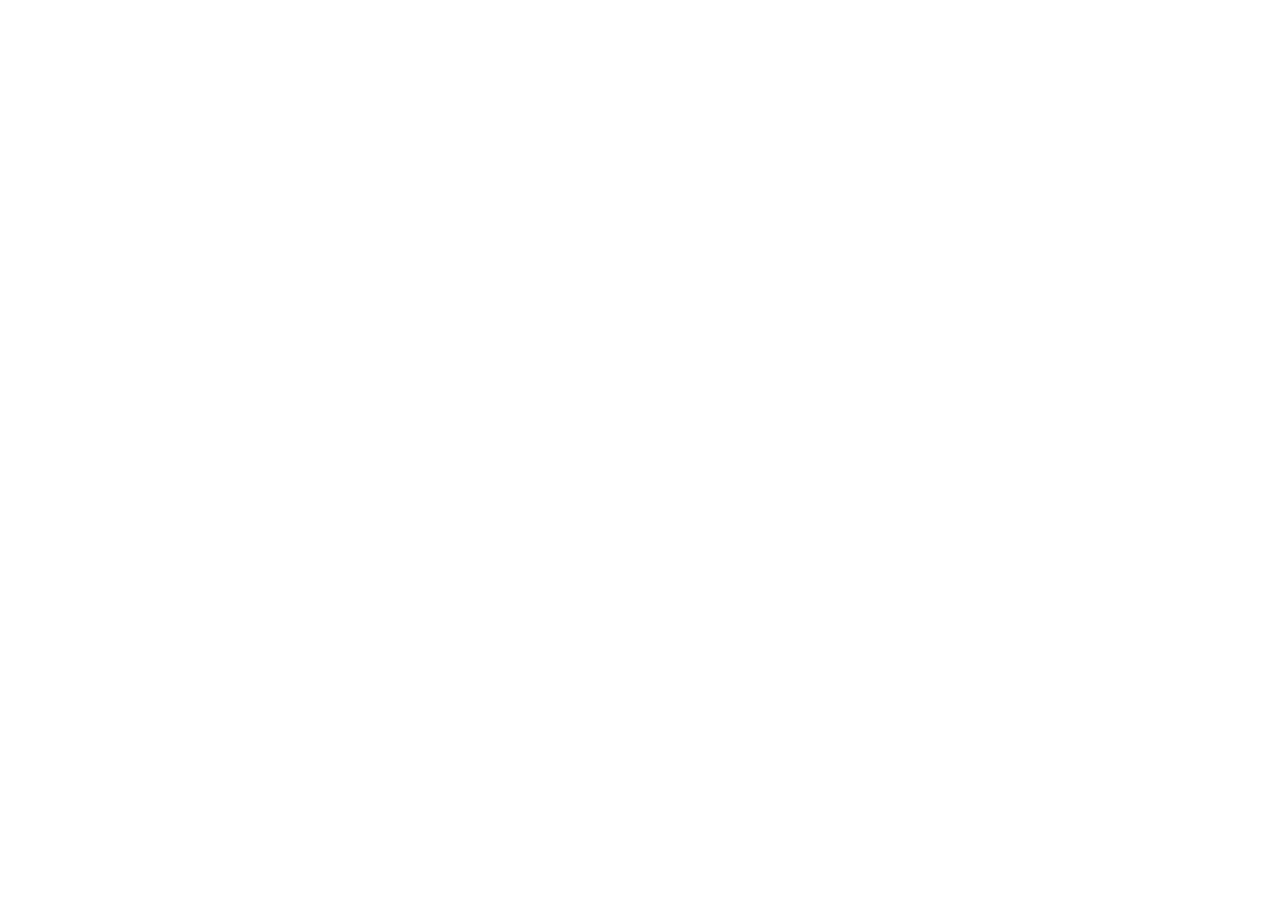
==== index.html @ 4285b56f "Redirect GitHub Pages visitors to lokaltutor.dk" ====
<!doctype html>
<html lang="da">
<head>
  <meta charset="utf-8">
  <meta name="viewport" content="width=device-width, initial-scale=1">
  <title>Lokaltutor er flyttet</title>
  <link rel="canonical" href="https://lokaltutor.dk/">
  <meta name="robots" content="noindex, follow">
  <meta http-equiv="refresh" content="0; url=https://lokaltutor.dk/">
  <style>
    body { margin:0; min-height:100svh; display:grid; place-items:center;
           font-family: system-ui, -apple-system, sans-serif; background:#fbfaf7; color:#3c382f; }
    .card { text-align:center; padding:32px; max-width:34ch; }
    h1 { font-size:1.3rem; color:#211e19; margin:0 0 10px; }
    p { margin:0 0 20px; color:#6f685c; line-height:1.6; }
    a { display:inline-block; padding:13px 26px; border-radius:999px; text-decoration:none;
        font-weight:700; color:#2a1d04;
        background:linear-gradient(135deg,#f2be6a,#e0a03c 50%,#c9811a); }
  </style>
</head>
<body>
  <div class="card">
    <h1>Siden er flyttet</h1>
    <p>Lokaltutor ligger nu på en ny adresse. Du bliver sendt videre automatisk.</p>
    <a href="https://lokaltutor.dk/">Gå til lokaltutor.dk</a>
  </div>
  <script>
    // Bevar stien, så et link til fx /tutor/holdundervisning.html lander rigtigt.
    // Cloudflare Pages serverer stierne uden .html, så endelsen fjernes her —
    // ellers ville besøgende ramme endnu en viderestilling.
    (function () {
      var path = location.pathname.replace(/^\/tutor\/?/, "").replace(/\.html$/, "");
      if (path === "index") path = "";
      location.replace("https://lokaltutor.dk/" + path + location.search + location.hash);
    })();
  </script>
</body>
</html>
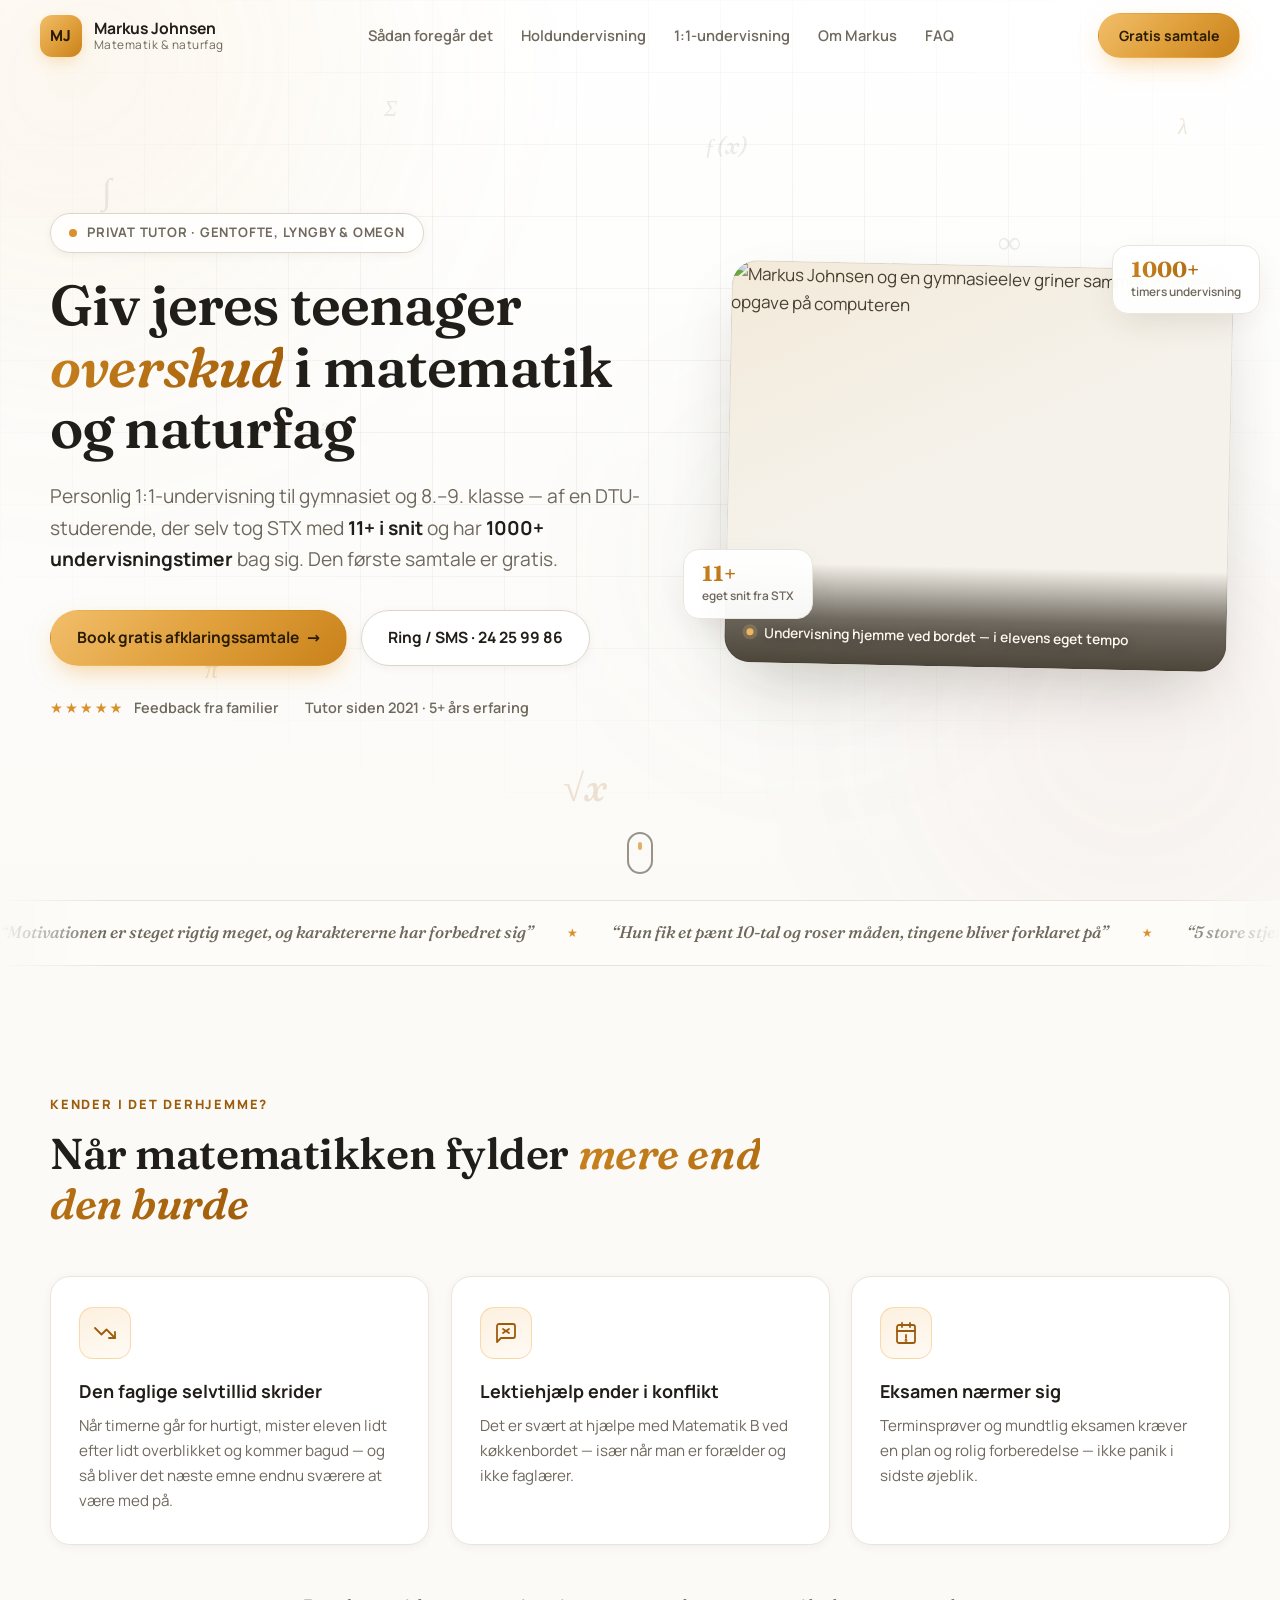
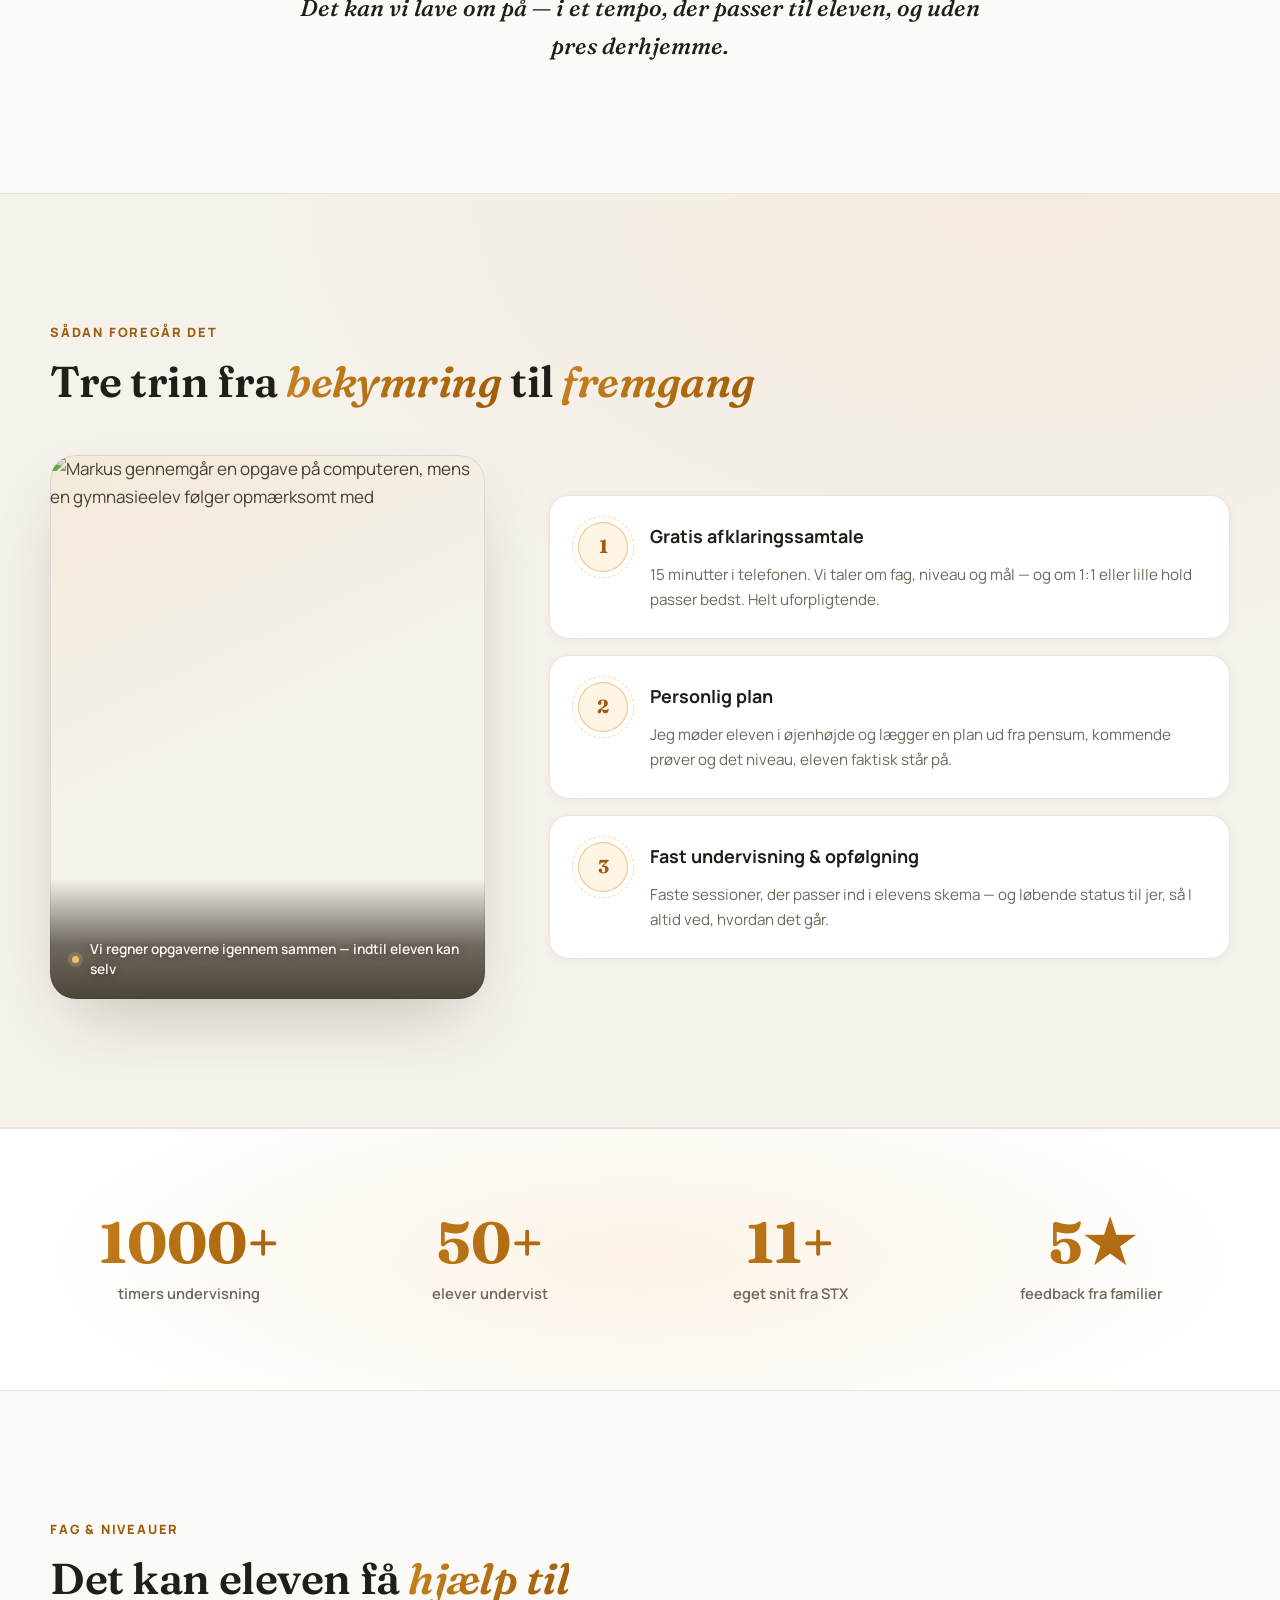
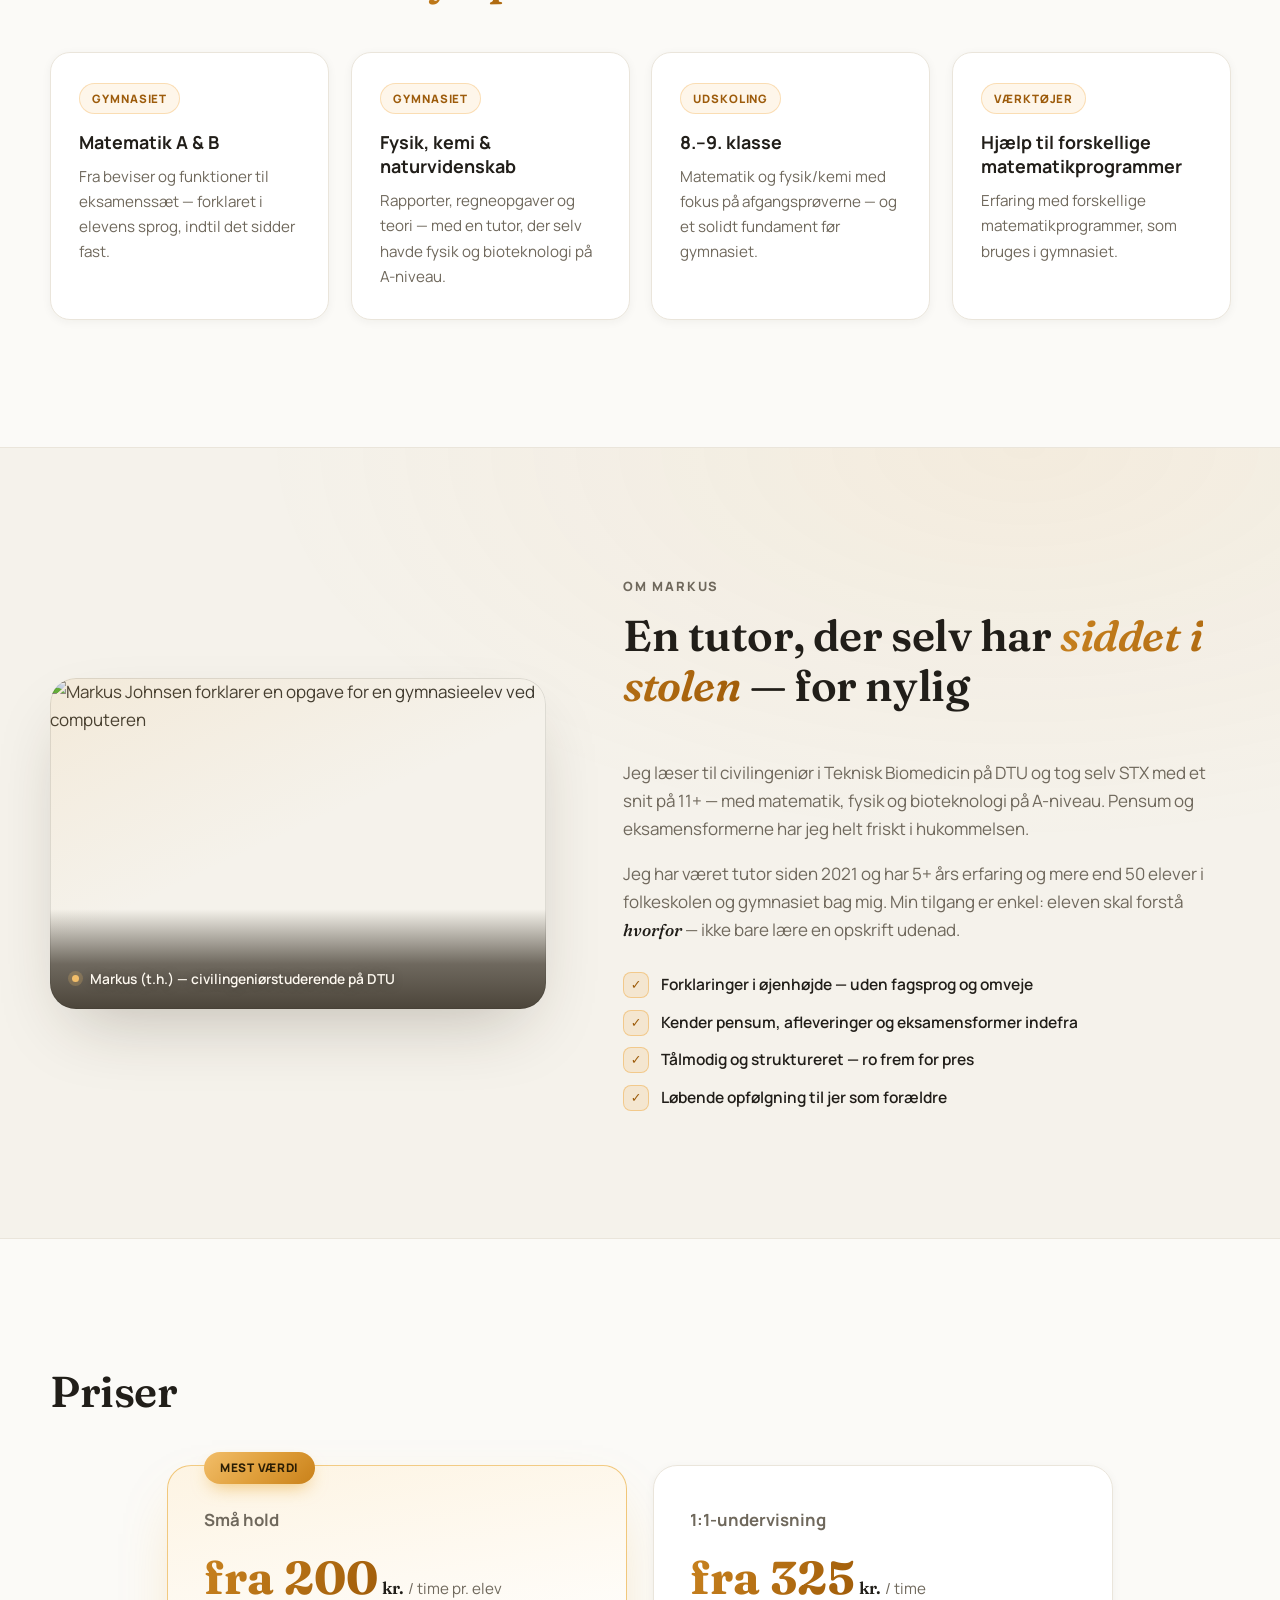
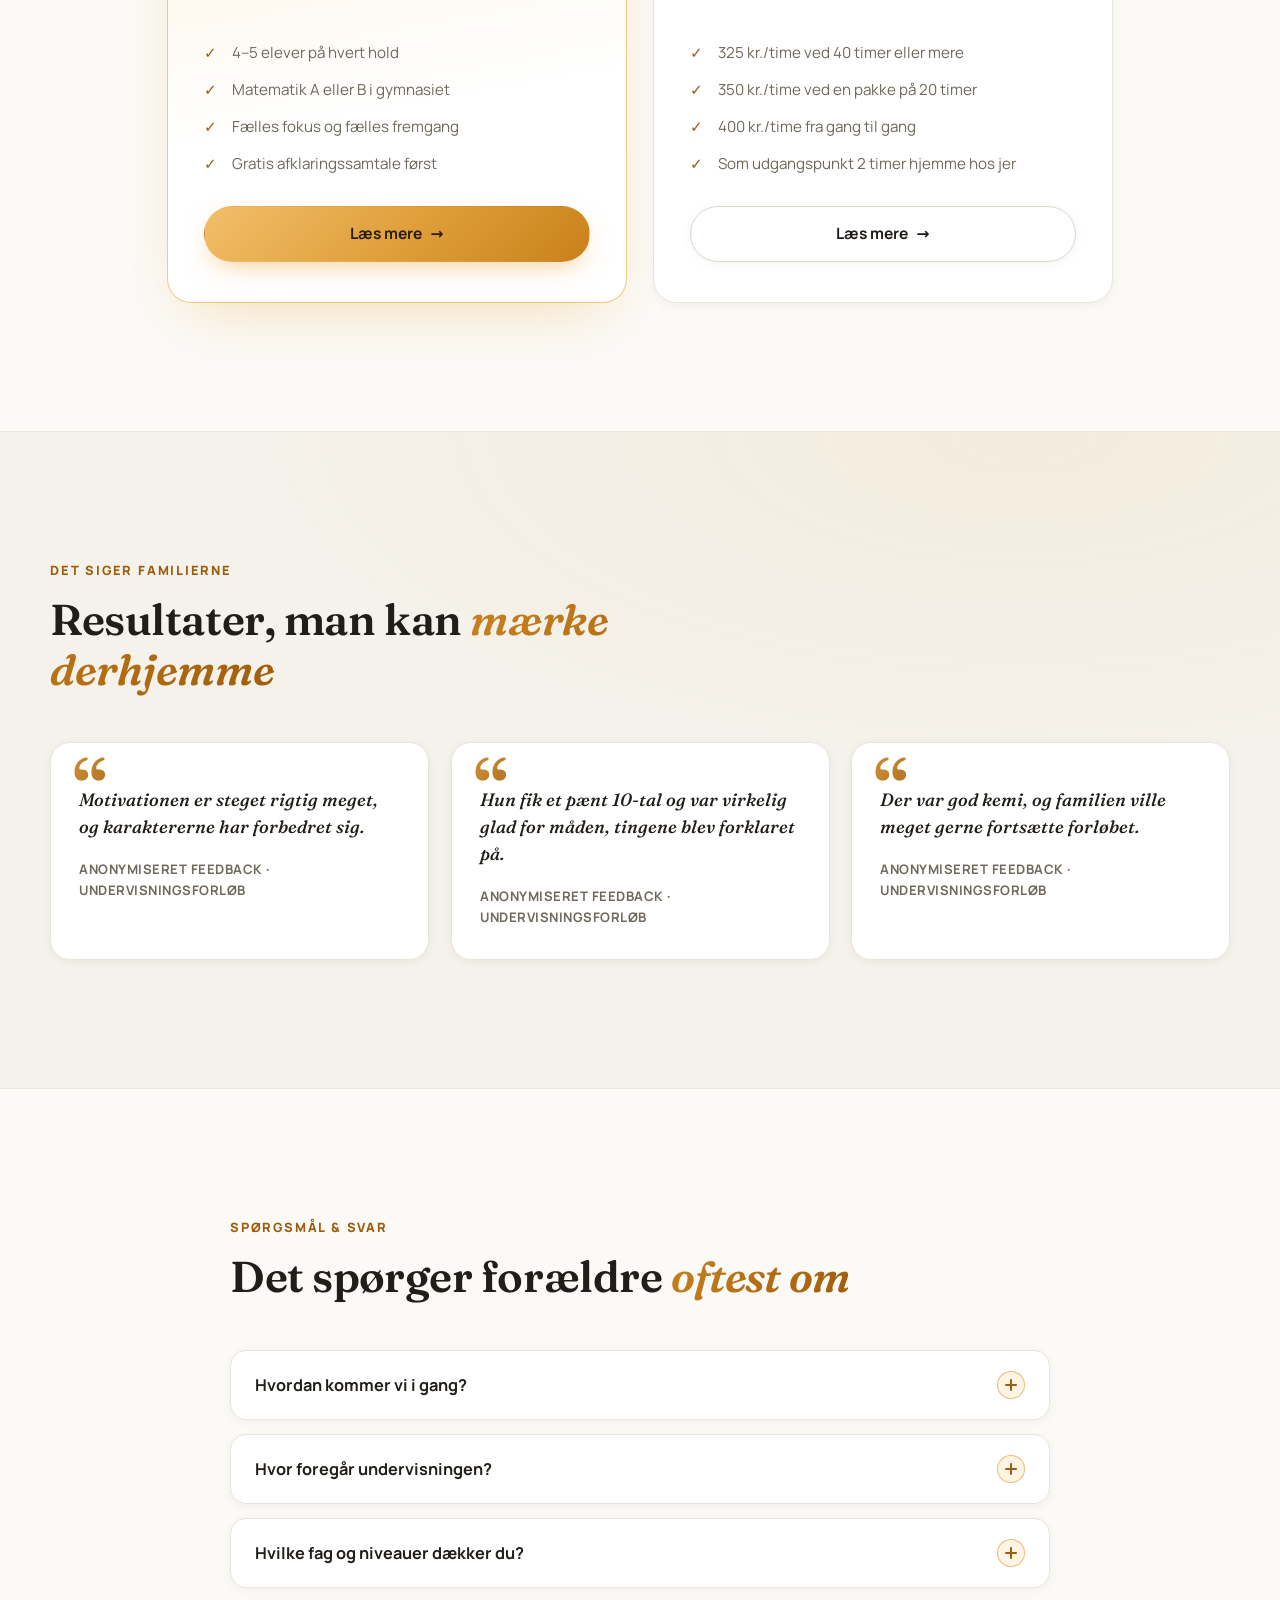
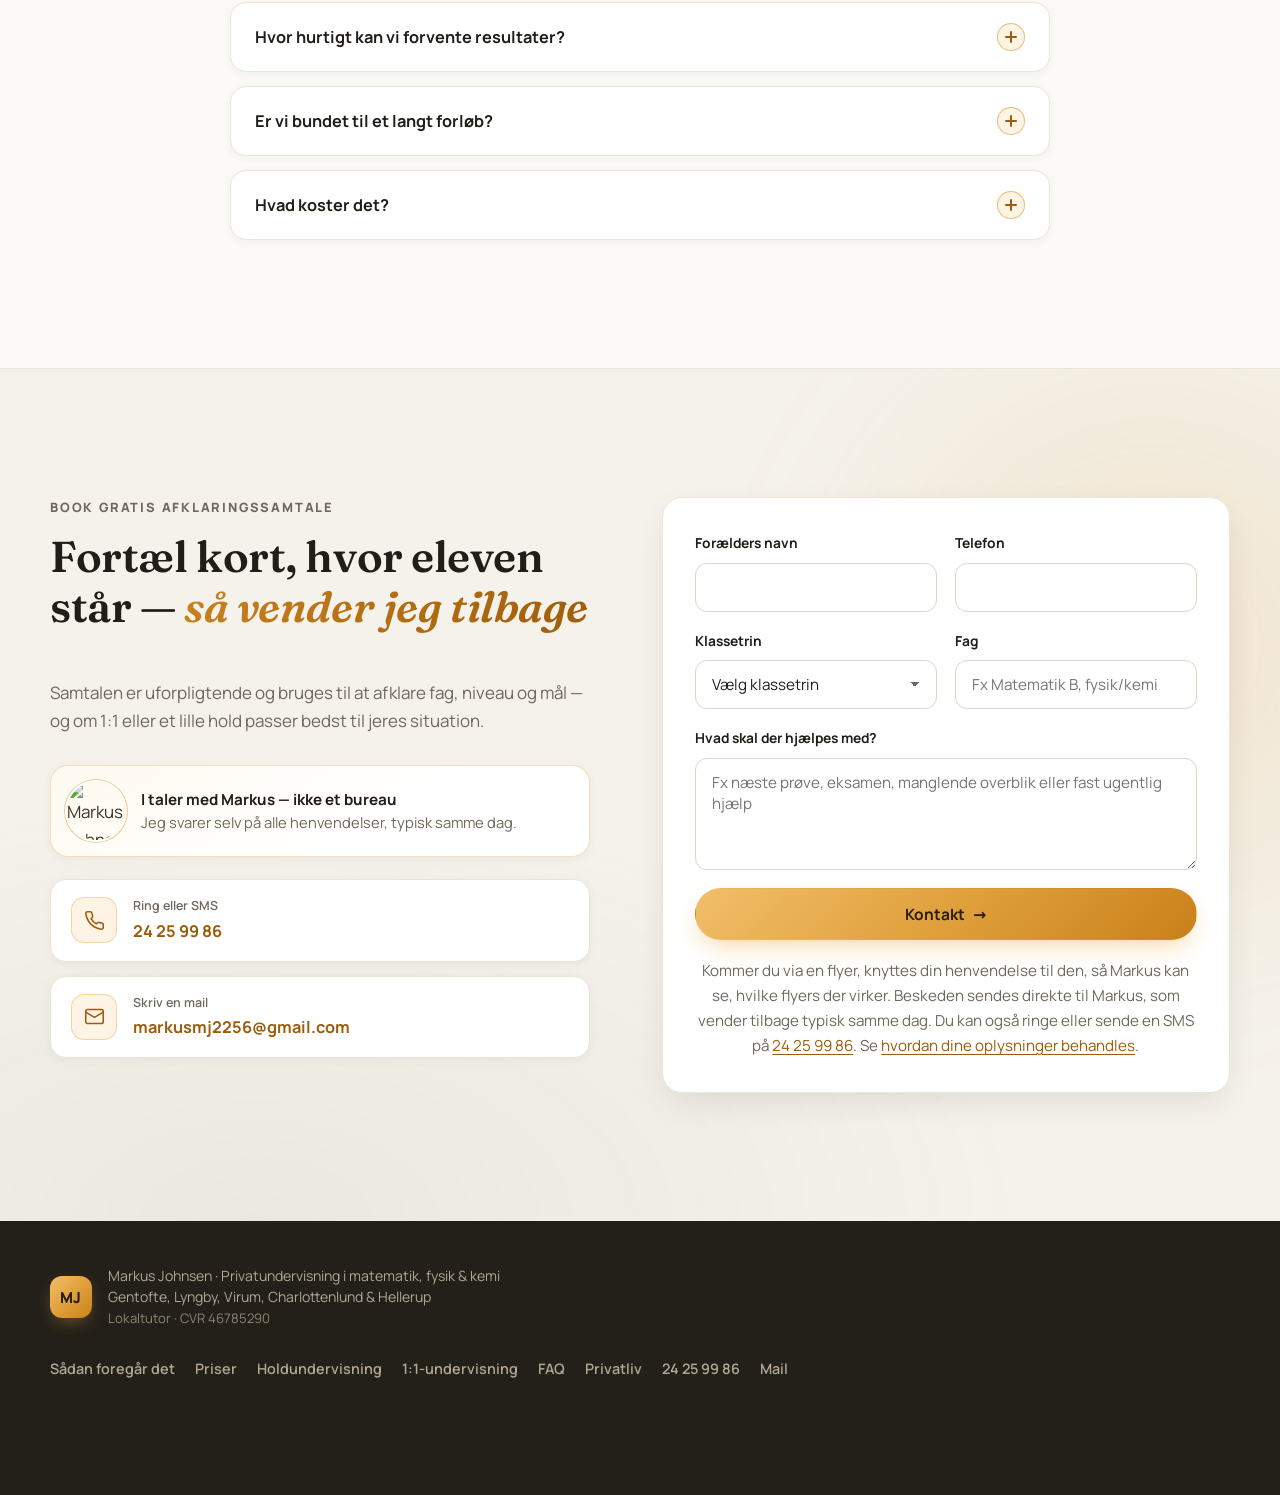
==== commit d15ba0b8: "Reklamér for gratis prøvehold i Matematik B i november Holdundervisningssiden fører nu med prøvehold" ====
--- a/index.html
+++ b/index.html
@@ -3,36 +3,456 @@
 <head>
   <meta charset="utf-8">
   <meta name="viewport" content="width=device-width, initial-scale=1">
-  <title>Lokaltutor er flyttet</title>
+  <title>Privat matematik-tutor til gymnasieelever i Gentofte & Lyngby | Markus Johnsen</title>
+  <meta name="description" content="Personlig 1:1-undervisning i matematik, fysik og kemi til gymnasiet og 8.-9. klasse i Gentofte & Lyngby. DTU-studerende med 1000+ undervisningstimer og eget snit på 11+. Gratis afklaringssamtale.">
+  <meta name="robots" content="index, follow">
   <link rel="canonical" href="https://lokaltutor.dk/">
-  <meta name="robots" content="noindex, follow">
-  <meta http-equiv="refresh" content="0; url=https://lokaltutor.dk/">
-  <style>
-    body { margin:0; min-height:100svh; display:grid; place-items:center;
-           font-family: system-ui, -apple-system, sans-serif; background:#fbfaf7; color:#3c382f; }
-    .card { text-align:center; padding:32px; max-width:34ch; }
-    h1 { font-size:1.3rem; color:#211e19; margin:0 0 10px; }
-    p { margin:0 0 20px; color:#6f685c; line-height:1.6; }
-    a { display:inline-block; padding:13px 26px; border-radius:999px; text-decoration:none;
-        font-weight:700; color:#2a1d04;
-        background:linear-gradient(135deg,#f2be6a,#e0a03c 50%,#c9811a); }
-  </style>
+  <meta property="og:title" content="Giv jeres teenager overskud i matematik og naturfag">
+  <meta property="og:description" content="Personlig undervisning til gymnasiet og 8.-9. klasse i Gentofte & Lyngby. DTU-studerende med 1000+ timer. Gratis afklaringssamtale.">
+  <meta property="og:type" content="website">
+  <meta property="og:url" content="https://lokaltutor.dk/">
+  <meta property="og:image" content="https://lokaltutor.dk/assets/photos/hero-laugh.jpg">
+  <meta property="og:image:alt" content="Markus underviser en gymnasieelev ved computeren">
+  <meta name="theme-color" content="#fbfaf7">
+  <link rel="preload" as="image" href="assets/photos/hero-laugh.webp" imagesrcset="assets/photos/hero-laugh-900.webp 900w, assets/photos/hero-laugh.webp 1500w" imagesizes="(max-width: 1024px) 92vw, 46vw">
+  <link rel="icon" type="image/svg+xml" href="favicon.svg">
+  <link rel="stylesheet" href="assets/fonts.css">
+  <link rel="stylesheet" href="styles.css?v=5">
+  <noscript><style>.reveal, .reveal-stagger > * { opacity: 1; transform: none; }</style></noscript>
+  <script type="application/ld+json">
+  {
+    "@context": "https://schema.org",
+    "@type": "EducationalOrganization",
+    "name": "Markus Johnsen Tutoring",
+    "url": "https://lokaltutor.dk/",
+    "email": "mailto:markusmj2256@gmail.com",
+    "telephone": "+4524259986",
+    "areaServed": ["Gentofte", "Lyngby", "Virum", "Charlottenlund", "Hellerup"],
+    "description": "Personlig matematik- og naturfagsundervisning til gymnasiet og 8.-9. klasse i Gentofte og Lyngby.",
+    "makesOffer": [
+      { "@type": "Offer", "name": "1:1-undervisning", "url": "https://lokaltutor.dk/eneundervisning", "price": "325", "priceCurrency": "DKK", "description": "325 kr. pr. time ved køb af 40 timer eller mere. 20 timer: 350 kr. pr. time. Fra gang til gang: 400 kr. pr. time." },
+      { "@type": "Offer", "name": "Små hold", "url": "https://lokaltutor.dk/holdundervisning", "price": "200", "priceCurrency": "DKK", "description": "Matematik A eller B på hold med 4–5 gymnasieelever. Fra 200 kr. pr. time pr. elev." }
+    ]
+  }
+  </script>
 </head>
 <body>
-  <div class="card">
-    <h1>Siden er flyttet</h1>
-    <p>Lokaltutor ligger nu på en ny adresse. Du bliver sendt videre automatisk.</p>
-    <a href="https://lokaltutor.dk/">Gå til lokaltutor.dk</a>
+  <div class="progress-bar" aria-hidden="true"><span id="progress"></span></div>
+
+  <header class="site-header" id="site-header">
+    <a class="brand" href="#top" aria-label="Markus Johnsen — forside">
+      <span class="brand-mark">MJ</span>
+      <span class="brand-text">
+        <strong>Markus Johnsen</strong>
+        <small>Matematik & naturfag</small>
+      </span>
+    </a>
+    <nav class="site-nav" id="site-nav" aria-label="Primær navigation">
+      <a href="#forlob">Sådan foregår det</a>
+      <a href="holdundervisning.html">Holdundervisning</a>
+      <a href="eneundervisning.html">1:1-undervisning</a>
+      <a href="#om">Om Markus</a>
+      <a href="#faq">FAQ</a>
+    </nav>
+    <div class="header-actions">
+      <a class="button button-primary button-small" href="#kontakt">Gratis samtale</a>
+      <button class="nav-toggle" id="nav-toggle" aria-expanded="false" aria-controls="site-nav" aria-label="Menu">
+        <span></span><span></span><span></span>
+      </button>
+    </div>
+  </header>
+
+  <main id="top">
+    <!-- ===== HERO ===== -->
+    <section class="hero" id="hero" aria-labelledby="hero-title">
+      <div class="aurora" aria-hidden="true">
+        <div class="blob blob-a"></div>
+        <div class="blob blob-b"></div>
+        <div class="blob blob-c"></div>
+      </div>
+      <div class="hero-grid-lines" aria-hidden="true"></div>
+      <div class="math-field" aria-hidden="true">
+        <span class="glyph" data-depth="3" style="--x:8%;  --y:18%; --d:11s; --s:2.2rem">∫</span>
+        <span class="glyph" data-depth="6" style="--x:16%; --y:72%; --d:14s; --s:1.6rem">π</span>
+        <span class="glyph" data-depth="2" style="--x:30%; --y:10%; --d:13s; --s:1.4rem">Σ</span>
+        <span class="glyph" data-depth="5" style="--x:44%; --y:84%; --d:16s; --s:2.4rem">√x</span>
+        <span class="glyph" data-depth="4" style="--x:55%; --y:14%; --d:12s; --s:1.5rem">ƒ(x)</span>
+        <span class="glyph" data-depth="7" style="--x:68%; --y:64%; --d:15s; --s:1.8rem">Δ</span>
+        <span class="glyph" data-depth="3" style="--x:78%; --y:24%; --d:17s; --s:2.0rem">∞</span>
+        <span class="glyph" data-depth="6" style="--x:88%; --y:58%; --d:13s; --s:1.5rem">θ</span>
+        <span class="glyph" data-depth="2" style="--x:24%; --y:46%; --d:18s; --s:1.3rem">x²</span>
+        <span class="glyph" data-depth="5" style="--x:92%; --y:12%; --d:14s; --s:1.4rem">λ</span>
+      </div>
+
+      <div class="hero-inner">
+        <div class="hero-copy">
+          <p class="eyebrow reveal"><span class="dot" aria-hidden="true"></span>Privat tutor · Gentofte, Lyngby & omegn</p>
+          <h1 id="hero-title" class="reveal">Giv jeres teenager <em>overskud</em> i matematik og naturfag</h1>
+          <p class="hero-lede reveal">Personlig 1:1-undervisning til gymnasiet og 8.–9. klasse — af en DTU-studerende, der selv tog STX med <strong>11+ i snit</strong> og har <strong>1000+ undervisningstimer</strong> bag sig. Den første samtale er gratis.</p>
+          <div class="hero-actions reveal">
+            <a class="button button-primary" href="#kontakt">Book gratis afklaringssamtale <span class="arrow" aria-hidden="true">→</span></a>
+            <a class="button button-ghost" href="tel:+4524259986">Ring / SMS · 24 25 99 86</a>
+          </div>
+          <ul class="hero-trust reveal" aria-label="Troværdighed">
+            <li><span class="stars" aria-hidden="true">★★★★★</span> Feedback fra familier</li>
+            <li>Tutor siden 2021 · 5+ års erfaring</li>
+          </ul>
+        </div>
+
+        <div class="hero-visual reveal">
+          <figure class="photo-frame hero-photo ratio-5-4">
+            <picture>
+              <source type="image/webp" srcset="assets/photos/hero-laugh-900.webp 900w, assets/photos/hero-laugh.webp 1500w" sizes="(max-width: 1024px) 92vw, 46vw">
+              <img src="assets/photos/hero-laugh.jpg" srcset="assets/photos/hero-laugh-900.jpg 900w, assets/photos/hero-laugh.jpg 1500w" sizes="(max-width: 1024px) 92vw, 46vw" alt="Markus Johnsen og en gymnasieelev griner sammen over en opgave på computeren" width="1500" height="1200" fetchpriority="high">
+            </picture>
+            <figcaption class="photo-caption"><span class="cap-dot" aria-hidden="true"></span>Undervisning hjemme ved bordet — i elevens eget tempo</figcaption>
+          </figure>
+          <div class="float-chip chip-a" aria-hidden="true"><strong>1000+</strong><span>timers undervisning</span></div>
+          <div class="float-chip chip-b" aria-hidden="true"><strong>11+</strong><span>eget snit fra STX</span></div>
+        </div>
+      </div>
+
+      <a class="scroll-cue" href="#pain" aria-label="Scroll ned">
+        <span class="mouse" aria-hidden="true"><span class="wheel"></span></span>
+      </a>
+    </section>
+
+    <!-- ===== MARQUEE: anonymiserede elevanmeldelser ===== -->
+    <div class="marquee" aria-label="Anonymiseret feedback fra undervisningsforløb">
+      <div class="marquee-track">
+        <span>“Motivationen er steget rigtig meget, og karaktererne har forbedret sig”</span><i>★</i>
+        <span>“Hun fik et pænt 10-tal og roser måden, tingene bliver forklaret på”</span><i>★</i>
+        <span>“5 store stjerner til dig!”</span><i>★</i>
+        <span>“De synes, du virker rigtig dygtig og sød”</span><i>★</i>
+        <span>“Der er god kemi, og familien vil meget gerne fortsætte forløbet”</span><i>★</i>
+        <span>“Super glade for at have dig som mentor”</span><i>★</i>
+        <span aria-hidden="true">“Motivationen er steget rigtig meget, og karaktererne har forbedret sig”</span><i aria-hidden="true">★</i>
+        <span aria-hidden="true">“Hun fik et pænt 10-tal og roser måden, tingene bliver forklaret på”</span><i aria-hidden="true">★</i>
+        <span aria-hidden="true">“5 store stjerner til dig!”</span><i aria-hidden="true">★</i>
+        <span aria-hidden="true">“De synes, du virker rigtig dygtig og sød”</span><i aria-hidden="true">★</i>
+        <span aria-hidden="true">“Der er god kemi, og familien vil meget gerne fortsætte forløbet”</span><i aria-hidden="true">★</i>
+        <span aria-hidden="true">“Super glade for at have dig som mentor”</span><i aria-hidden="true">★</i>
+      </div>
+    </div>
+
+    <!-- ===== PAIN POINTS ===== -->
+    <section class="section" id="pain" aria-labelledby="pain-title">
+      <div class="section-inner">
+        <p class="section-kicker reveal">Kender I det derhjemme?</p>
+        <h2 class="section-title reveal" id="pain-title">Når matematikken fylder <em>mere end den burde</em></h2>
+        <div class="card-grid three reveal-stagger">
+          <article class="glass-card">
+            <div class="card-icon" aria-hidden="true">
+              <svg viewBox="0 0 24 24" fill="none" stroke="currentColor" stroke-width="1.8" stroke-linecap="round" stroke-linejoin="round"><polyline points="22 17 13.5 8.5 8.5 13.5 2 7"/><polyline points="16 17 22 17 22 11"/></svg>
+            </div>
+            <h3>Den faglige selvtillid skrider</h3>
+            <p>Når timerne går for hurtigt, mister eleven lidt efter lidt overblikket og kommer bagud — og så bliver det næste emne endnu sværere at være med på.</p>
+          </article>
+          <article class="glass-card">
+            <div class="card-icon" aria-hidden="true">
+              <svg viewBox="0 0 24 24" fill="none" stroke="currentColor" stroke-width="1.8" stroke-linecap="round" stroke-linejoin="round"><path d="M21 15a2 2 0 0 1-2 2H7l-4 4V5a2 2 0 0 1 2-2h14a2 2 0 0 1 2 2z"/><line x1="9" y1="8" x2="15" y2="12"/><line x1="15" y1="8" x2="9" y2="12"/></svg>
+            </div>
+            <h3>Lektiehjælp ender i konflikt</h3>
+            <p>Det er svært at hjælpe med Matematik B ved køkkenbordet — især når man er forælder og ikke faglærer.</p>
+          </article>
+          <article class="glass-card">
+            <div class="card-icon" aria-hidden="true">
+              <svg viewBox="0 0 24 24" fill="none" stroke="currentColor" stroke-width="1.8" stroke-linecap="round" stroke-linejoin="round"><rect x="3" y="4" width="18" height="18" rx="2"/><line x1="16" y1="2" x2="16" y2="6"/><line x1="8" y1="2" x2="8" y2="6"/><line x1="3" y1="10" x2="21" y2="10"/><path d="M12 14v3"/><circle cx="12" cy="19.5" r="0.5"/></svg>
+            </div>
+            <h3>Eksamen nærmer sig</h3>
+            <p>Terminsprøver og mundtlig eksamen kræver en plan og rolig forberedelse — ikke panik i sidste øjeblik.</p>
+          </article>
+        </div>
+        <p class="section-bridge reveal">Det kan vi lave om på — i et tempo, der passer til eleven, og uden pres derhjemme.</p>
+      </div>
+    </section>
+
+    <!-- ===== SÅDAN FOREGÅR DET ===== -->
+    <section class="section section-alt" id="forlob" aria-labelledby="forlob-title">
+      <div class="section-inner">
+        <p class="section-kicker reveal">Sådan foregår det</p>
+        <h2 class="section-title reveal" id="forlob-title">Tre trin fra <em>bekymring</em> til <em>fremgang</em></h2>
+        <div class="forlob-layout">
+          <figure class="photo-frame forlob-photo ratio-4-5 reveal">
+            <picture>
+              <source type="image/webp" srcset="assets/photos/laptop-walkthrough-640.webp 640w, assets/photos/laptop-walkthrough.webp 1000w" sizes="(max-width: 1024px) 90vw, 32vw">
+              <img src="assets/photos/laptop-walkthrough.jpg" srcset="assets/photos/laptop-walkthrough-640.jpg 640w, assets/photos/laptop-walkthrough.jpg 1000w" sizes="(max-width: 1024px) 90vw, 32vw" alt="Markus gennemgår en opgave på computeren, mens en gymnasieelev følger opmærksomt med" loading="lazy" width="1000" height="1250">
+            </picture>
+            <figcaption class="photo-caption"><span class="cap-dot" aria-hidden="true"></span>Vi regner opgaverne igennem sammen — indtil eleven kan selv</figcaption>
+          </figure>
+          <div class="steps stacked reveal-stagger">
+            <article class="step">
+              <div class="step-num" aria-hidden="true"><span>1</span></div>
+              <div>
+                <h3>Gratis afklaringssamtale</h3>
+                <p>15 minutter i telefonen. Vi taler om fag, niveau og mål — og om 1:1 eller lille hold passer bedst. Helt uforpligtende.</p>
+              </div>
+            </article>
+            <article class="step">
+              <div class="step-num" aria-hidden="true"><span>2</span></div>
+              <div>
+                <h3>Personlig plan</h3>
+                <p>Jeg møder eleven i øjenhøjde og lægger en plan ud fra pensum, kommende prøver og det niveau, eleven faktisk står på.</p>
+              </div>
+            </article>
+            <article class="step">
+              <div class="step-num" aria-hidden="true"><span>3</span></div>
+              <div>
+                <h3>Fast undervisning &amp; opfølgning</h3>
+                <p>Faste sessioner, der passer ind i elevens skema — og løbende status til jer, så I altid ved, hvordan det går.</p>
+              </div>
+            </article>
+          </div>
+        </div>
+      </div>
+    </section>
+
+    <!-- ===== STATS ===== -->
+    <section class="stats-band" aria-label="Nøgletal">
+      <div class="section-inner stats-grid">
+        <div class="stat reveal"><strong><span class="count" data-count="1000">0</span>+</strong><span>timers undervisning</span></div>
+        <div class="stat reveal"><strong><span class="count" data-count="50">0</span>+</strong><span>elever undervist</span></div>
+        <div class="stat reveal"><strong><span class="count" data-count="11">0</span>+</strong><span>eget snit fra STX</span></div>
+        <div class="stat reveal"><strong><span class="count" data-count="5">0</span>★</strong><span>feedback fra familier</span></div>
+      </div>
+    </section>
+
+    <!-- ===== FAG ===== -->
+    <section class="section" id="fag" aria-labelledby="fag-title">
+      <div class="section-inner">
+        <p class="section-kicker reveal">Fag & niveauer</p>
+        <h2 class="section-title reveal" id="fag-title">Det kan eleven få <em>hjælp til</em></h2>
+        <div class="card-grid four reveal-stagger">
+          <article class="glass-card hover-lift">
+            <span class="tag">Gymnasiet</span>
+            <h3>Matematik A & B</h3>
+            <p>Fra beviser og funktioner til eksamenssæt — forklaret i elevens sprog, indtil det sidder fast.</p>
+          </article>
+          <article class="glass-card hover-lift">
+            <span class="tag">Gymnasiet</span>
+            <h3>Fysik, kemi & naturvidenskab</h3>
+            <p>Rapporter, regneopgaver og teori — med en tutor, der selv havde fysik og bioteknologi på A-niveau.</p>
+          </article>
+          <article class="glass-card hover-lift">
+            <span class="tag">Udskoling</span>
+            <h3>8.–9. klasse</h3>
+            <p>Matematik og fysik/kemi med fokus på afgangsprøverne — og et solidt fundament før gymnasiet.</p>
+          </article>
+          <article class="glass-card hover-lift">
+            <span class="tag">Værktøjer</span>
+            <h3>Hjælp til forskellige matematikprogrammer</h3>
+            <p>Erfaring med forskellige matematikprogrammer, som bruges i gymnasiet.</p>
+          </article>
+        </div>
+      </div>
+    </section>
+
+    <!-- ===== OM MARKUS ===== -->
+    <section class="section section-alt" id="om" aria-labelledby="om-title">
+      <div class="section-inner about-layout">
+        <figure class="photo-frame about-photo ratio-3-2 reveal">
+          <picture>
+            <source type="image/webp" srcset="assets/photos/teaching-wide-860.webp 860w, assets/photos/teaching-wide.webp 1400w" sizes="(max-width: 1024px) 90vw, 42vw">
+            <img src="assets/photos/teaching-wide.jpg" srcset="assets/photos/teaching-wide-860.jpg 860w, assets/photos/teaching-wide.jpg 1400w" sizes="(max-width: 1024px) 90vw, 42vw" alt="Markus Johnsen forklarer en opgave for en gymnasieelev ved computeren" loading="lazy" width="1400" height="933">
+          </picture>
+          <figcaption class="photo-caption"><span class="cap-dot" aria-hidden="true"></span>Markus (t.h.) — civilingeniørstuderende på DTU</figcaption>
+        </figure>
+        <div class="about-copy">
+          <p class="section-kicker reveal">Om Markus</p>
+          <h2 class="section-title reveal" id="om-title">En tutor, der selv har <em>siddet i stolen</em> — for nylig</h2>
+          <p class="reveal">Jeg læser til civilingeniør i Teknisk Biomedicin på DTU og tog selv STX med et snit på 11+ — med matematik, fysik og bioteknologi på A-niveau. Pensum og eksamensformerne har jeg helt friskt i hukommelsen.</p>
+          <p class="reveal">Jeg har været tutor siden 2021 og har 5+ års erfaring og mere end 50 elever i folkeskolen og gymnasiet bag mig. Min tilgang er enkel: eleven skal forstå <em class="ital">hvorfor</em> — ikke bare lære en opskrift udenad.</p>
+          <ul class="check-list reveal-stagger">
+            <li>Forklaringer i øjenhøjde — uden fagsprog og omveje</li>
+            <li>Kender pensum, afleveringer og eksamensformer indefra</li>
+            <li>Tålmodig og struktureret — ro frem for pres</li>
+            <li>Løbende opfølgning til jer som forældre</li>
+          </ul>
+        </div>
+      </div>
+    </section>
+
+    <!-- ===== PRISER ===== -->
+    <section class="section" id="priser" aria-labelledby="priser-title">
+      <div class="section-inner">
+        <h2 class="section-title reveal" id="priser-title">Priser</h2>
+        <div class="price-grid reveal-stagger">
+          <article class="price-card featured tilt" data-tilt>
+            <span class="badge">Mest værdi</span>
+            <h3>Små hold</h3>
+            <p class="price"><span class="price-num">fra 200</span> kr. <span class="per">/ time pr. elev</span></p>
+            <ul>
+              <li>4–5 elever på hvert hold</li>
+              <li>Matematik A eller B i gymnasiet</li>
+              <li>Fælles fokus og fælles fremgang</li>
+              <li>Gratis afklaringssamtale først</li>
+            </ul>
+            <a class="button button-primary full" href="holdundervisning.html" aria-label="Læs mere om holdundervisning">Læs mere <span class="arrow" aria-hidden="true">→</span></a>
+          </article>
+          <article class="price-card tilt" data-tilt>
+            <h3>1:1-undervisning</h3>
+            <p class="price"><span class="price-num">fra 325</span> kr. <span class="per">/ time</span></p>
+            <ul>
+              <li>325 kr./time ved 40 timer eller mere</li>
+              <li>350 kr./time ved en pakke på 20 timer</li>
+              <li>400 kr./time fra gang til gang</li>
+              <li>Som udgangspunkt 2 timer hjemme hos jer</li>
+            </ul>
+            <a class="button button-ghost full" href="eneundervisning.html" aria-label="Læs mere om 1:1-undervisning">Læs mere <span class="arrow" aria-hidden="true">→</span></a>
+          </article>
+        </div>
+      </div>
+    </section>
+
+    <!-- ===== TESTIMONIALS ===== -->
+    <section class="section section-alt" id="udtalelser" aria-labelledby="udtalelser-title">
+      <div class="section-inner">
+        <p class="section-kicker reveal">Det siger familierne</p>
+        <h2 class="section-title reveal" id="udtalelser-title">Resultater, man kan <em>mærke derhjemme</em></h2>
+        <div class="card-grid three reveal-stagger">
+          <figure class="quote-card glass-card">
+            <span class="quote-mark" aria-hidden="true">“</span>
+            <blockquote>Motivationen er steget rigtig meget, og karaktererne har forbedret sig.</blockquote>
+            <figcaption>Anonymiseret feedback · undervisningsforløb</figcaption>
+          </figure>
+          <figure class="quote-card glass-card">
+            <span class="quote-mark" aria-hidden="true">“</span>
+            <blockquote>Hun fik et pænt 10-tal og var virkelig glad for måden, tingene blev forklaret på.</blockquote>
+            <figcaption>Anonymiseret feedback · undervisningsforløb</figcaption>
+          </figure>
+          <figure class="quote-card glass-card">
+            <span class="quote-mark" aria-hidden="true">“</span>
+            <blockquote>Der var god kemi, og familien ville meget gerne fortsætte forløbet.</blockquote>
+            <figcaption>Anonymiseret feedback · undervisningsforløb</figcaption>
+          </figure>
+        </div>
+      </div>
+    </section>
+
+    <!-- ===== FAQ ===== -->
+    <section class="section" id="faq" aria-labelledby="faq-title">
+      <div class="section-inner narrow">
+        <p class="section-kicker reveal">Spørgsmål & svar</p>
+        <h2 class="section-title reveal" id="faq-title">Det spørger forældre <em>oftest om</em></h2>
+        <div class="faq-list reveal-stagger">
+          <div class="faq-item">
+            <button class="faq-q" aria-expanded="false">Hvordan kommer vi i gang?<span class="faq-icon" aria-hidden="true"></span></button>
+            <div class="faq-a"><div class="faq-a-inner"><p>Ring, send en SMS eller udfyld formularen nederst på siden. Så aftaler vi en gratis afklaringssamtale på ca. 15 minutter, hvor vi taler om fag, niveau og mål — og finder ud af, om det er det rigtige match.</p></div></div>
+          </div>
+          <div class="faq-item">
+            <button class="faq-q" aria-expanded="false">Hvor foregår undervisningen?<span class="faq-icon" aria-hidden="true"></span></button>
+            <div class="faq-a"><div class="faq-a-inner"><p>1:1-undervisning foregår som udgangspunkt hjemme hos jer i sessioner på 2 timer. Ved længere transport væk fra Lyngby/Gentofte kan der komme et tillæg, som vi aftaler på forhånd. Tid og sted for holdundervisning aftales, når holdet sammensættes.</p></div></div>
+          </div>
+          <div class="faq-item">
+            <button class="faq-q" aria-expanded="false">Hvilke fag og niveauer dækker du?<span class="faq-icon" aria-hidden="true"></span></button>
+            <div class="faq-a"><div class="faq-a-inner"><p>Gymnasiet: Matematik A og B, fysik, kemi og naturvidenskab. Udskolingen: matematik og fysik/kemi i 8.–9. klasse, inkl. forberedelse til afgangsprøverne. Jeg hjælper også med TI-Nspire og andre CAS-værktøjer.</p></div></div>
+          </div>
+          <div class="faq-item">
+            <button class="faq-q" aria-expanded="false">Hvor hurtigt kan vi forvente resultater?<span class="faq-icon" aria-hidden="true"></span></button>
+            <div class="faq-a"><div class="faq-a-inner"><p>Det afhænger af udgangspunktet. De fleste elever mærker mere ro og overblik efter de første par sessioner — karakterløft tager typisk lidt længere og kræver et fast forløb. Jeg holder jer løbende orienteret, så I kan følge med i fremgangen.</p></div></div>
+          </div>
+          <div class="faq-item">
+            <button class="faq-q" aria-expanded="false">Er vi bundet til et langt forløb?<span class="faq-icon" aria-hidden="true"></span></button>
+            <div class="faq-a"><div class="faq-a-inner"><p>I kan vælge 1:1-undervisning fra gang til gang til 400 kr. pr. time eller købe en pakke med lavere timepris: 20 timer til 350 kr. pr. time eller 40 timer eller mere til 325 kr. pr. time. Vi starter med en gratis, uforpligtende samtale og aftaler forløbet, før I køber. En interessetilmelding til et hold er også uforpligtende.</p></div></div>
+          </div>
+          <div class="faq-item">
+            <button class="faq-q" aria-expanded="false">Hvad koster det?<span class="faq-icon" aria-hidden="true"></span></button>
+            <div class="faq-a"><div class="faq-a-inner"><p>1:1-undervisning koster 325 kr. pr. time ved køb af 40 timer eller mere, 350 kr. pr. time ved 20 timer og 400 kr. pr. time fra gang til gang. Små hold med 4–5 elever i Matematik A eller B koster fra 200 kr. pr. time pr. elev. Se <a href="eneundervisning.html#priser">alle 1:1-pakker</a> eller <a href="holdundervisning.html">læs om holdundervisning</a>. Afklaringssamtalen er altid gratis.</p></div></div>
+          </div>
+        </div>
+      </div>
+    </section>
+
+    <!-- ===== KONTAKT ===== -->
+    <section class="section section-contact" id="kontakt" aria-labelledby="kontakt-title">
+      <div class="contact-glow" aria-hidden="true"></div>
+      <div class="section-inner contact-layout">
+        <div class="contact-copy">
+          <p class="section-kicker reveal">Book gratis afklaringssamtale</p>
+          <h2 class="section-title reveal" id="kontakt-title">Fortæl kort, hvor eleven står — <em>så vender jeg tilbage</em></h2>
+          <p class="reveal">Samtalen er uforpligtende og bruges til at afklare fag, niveau og mål — og om 1:1 eller et lille hold passer bedst til jeres situation.</p>
+          <div class="person-card reveal">
+            <picture>
+              <source type="image/webp" srcset="assets/photos/markus-avatar-240.webp">
+              <img src="assets/photos/markus-avatar-240.jpg" alt="Markus Johnsen" loading="lazy" width="58" height="58">
+            </picture>
+            <p><strong>I taler med Markus — ikke et bureau</strong>Jeg svarer selv på alle henvendelser, typisk samme dag.</p>
+          </div>
+          <div class="direct-contact reveal">
+            <a href="tel:+4524259986">
+              <span class="dc-icon" aria-hidden="true"><svg viewBox="0 0 24 24" fill="none" stroke="currentColor" stroke-width="1.8" stroke-linecap="round" stroke-linejoin="round"><path d="M22 16.92v3a2 2 0 0 1-2.18 2 19.79 19.79 0 0 1-8.63-3.07 19.5 19.5 0 0 1-6-6 19.79 19.79 0 0 1-3.07-8.67A2 2 0 0 1 4.11 2h3a2 2 0 0 1 2 1.72c.127.96.361 1.903.7 2.81a2 2 0 0 1-.45 2.11L8.09 9.91a16 16 0 0 0 6 6l1.27-1.27a2 2 0 0 1 2.11-.45c.907.339 1.85.573 2.81.7A2 2 0 0 1 22 16.92z"/></svg></span>
+              <span><small>Ring eller SMS</small><strong>24 25 99 86</strong></span>
+            </a>
+            <a href="mailto:markusmj2256@gmail.com">
+              <span class="dc-icon" aria-hidden="true"><svg viewBox="0 0 24 24" fill="none" stroke="currentColor" stroke-width="1.8" stroke-linecap="round" stroke-linejoin="round"><rect x="2" y="4" width="20" height="16" rx="2"/><path d="m22 7-10 6L2 7"/></svg></span>
+              <span><small>Skriv en mail</small><strong>markusmj2256@gmail.com</strong></span>
+            </a>
+          </div>
+        </div>
+
+        <form class="contact-form glass-card reveal" id="booking-form">
+          <div class="form-row">
+            <label>Forælders navn
+              <input name="name" autocomplete="name" required>
+            </label>
+            <label>Telefon
+              <input name="phone" autocomplete="tel" inputmode="tel" required>
+            </label>
+          </div>
+          <div class="form-row">
+            <label>Klassetrin
+              <select name="level" required>
+                <option value="">Vælg klassetrin</option>
+                <option>8. klasse</option>
+                <option>9. klasse</option>
+                <option>1.g</option>
+                <option>2.g</option>
+                <option>3.g</option>
+                <option>Andet</option>
+              </select>
+            </label>
+            <label>Fag
+              <input name="subject" placeholder="Fx Matematik B, fysik/kemi" required>
+            </label>
+          </div>
+          <label>Hvad skal der hjælpes med?
+            <textarea name="message" rows="4" placeholder="Fx næste prøve, eksamen, manglende overblik eller fast ugentlig hjælp"></textarea>
+          </label>
+          <p class="honeypot" aria-hidden="true">
+            <label>Lad dette felt stå tomt<input type="text" name="company" tabindex="-1" autocomplete="off"></label>
+          </p>
+          <button class="button button-primary full" type="submit">Kontakt <span class="arrow" aria-hidden="true">→</span></button>
+          <p class="form-note">Kommer du via en flyer, knyttes din henvendelse til den, så Markus kan se, hvilke flyers der virker. Beskeden sendes direkte til Markus, som vender tilbage typisk samme dag. Du kan også ringe eller sende en SMS på <a href="tel:+4524259986">24 25 99 86</a>. Se <a class="privacy-link" href="privatliv.html">hvordan dine oplysninger behandles</a>.</p>
+        </form>
+      </div>
+    </section>
+  </main>
+
+  <footer class="site-footer">
+    <div class="footer-inner">
+      <div class="footer-brand">
+        <span class="brand-mark">MJ</span>
+        <p>Markus Johnsen · Privatundervisning i matematik, fysik & kemi<br>Gentofte, Lyngby, Virum, Charlottenlund & Hellerup<br><span class="footer-legal">Lokaltutor · CVR 46785290</span></p>
+      </div>
+      <nav class="footer-nav" aria-label="Footer">
+        <a href="#forlob">Sådan foregår det</a>
+        <a href="#priser">Priser</a>
+        <a href="holdundervisning.html">Holdundervisning</a>
+        <a href="eneundervisning.html">1:1-undervisning</a>
+        <a href="#faq">FAQ</a>
+        <a href="privatliv.html">Privatliv</a>
+        <a href="tel:+4524259986">24 25 99 86</a>
+        <a href="mailto:markusmj2256@gmail.com">Mail</a>
+      </nav>
+    </div>
+  </footer>
+
+  <div class="mobile-cta" id="mobile-cta">
+    <a class="button button-ghost" href="tel:+4524259986">Ring</a>
+    <a class="button button-primary" href="#kontakt">Gratis samtale</a>
   </div>
-  <script>
-    // Bevar stien, så et link til fx /tutor/holdundervisning.html lander rigtigt.
-    // Cloudflare Pages serverer stierne uden .html, så endelsen fjernes her —
-    // ellers ville besøgende ramme endnu en viderestilling.
-    (function () {
-      var path = location.pathname.replace(/^\/tutor\/?/, "").replace(/\.html$/, "");
-      if (path === "index") path = "";
-      location.replace("https://lokaltutor.dk/" + path + location.search + location.hash);
-    })();
-  </script>
+
+  <script src="flyer-tracking.js?v=2"></script>
+  <script src="script.js?v=5"></script>
 </body>
 </html>
--- a/assets/fonts.css
+++ b/assets/fonts.css
@@ -0,0 +1,74 @@
+/* Fontene ligger på vores eget domæne.
+ *
+ * De blev før hentet fra fonts.googleapis.com, hvilket sendte hver eneste
+ * besøgendes IP-adresse til Google. Det er en videregivelse af personoplysninger
+ * til et tredjeland, som siden hverken oplyste om eller havde grundlag for.
+ * Nu forlader intet siden, og der er derfor heller ikke brug for et cookiebanner.
+ *
+ * font-display: swap — teksten vises straks i reservefonten og skifter, når
+ * den rigtige font er hentet. */
+
+@font-face {
+  font-family: "Manrope";
+  font-style: normal;
+  font-weight: 400;
+  font-display: swap;
+  src: url("fonts/manrope-latin-400-normal.woff2") format("woff2");
+}
+@font-face {
+  font-family: "Manrope";
+  font-style: normal;
+  font-weight: 500;
+  font-display: swap;
+  src: url("fonts/manrope-latin-500-normal.woff2") format("woff2");
+}
+@font-face {
+  font-family: "Manrope";
+  font-style: normal;
+  font-weight: 600;
+  font-display: swap;
+  src: url("fonts/manrope-latin-600-normal.woff2") format("woff2");
+}
+@font-face {
+  font-family: "Manrope";
+  font-style: normal;
+  font-weight: 700;
+  font-display: swap;
+  src: url("fonts/manrope-latin-700-normal.woff2") format("woff2");
+}
+@font-face {
+  font-family: "Manrope";
+  font-style: normal;
+  font-weight: 800;
+  font-display: swap;
+  src: url("fonts/manrope-latin-800-normal.woff2") format("woff2");
+}
+
+@font-face {
+  font-family: "Fraunces";
+  font-style: normal;
+  font-weight: 600;
+  font-display: swap;
+  src: url("fonts/fraunces-latin-600-normal.woff2") format("woff2");
+}
+@font-face {
+  font-family: "Fraunces";
+  font-style: normal;
+  font-weight: 700;
+  font-display: swap;
+  src: url("fonts/fraunces-latin-700-normal.woff2") format("woff2");
+}
+@font-face {
+  font-family: "Fraunces";
+  font-style: italic;
+  font-weight: 500;
+  font-display: swap;
+  src: url("fonts/fraunces-latin-500-italic.woff2") format("woff2");
+}
+@font-face {
+  font-family: "Fraunces";
+  font-style: italic;
+  font-weight: 600;
+  font-display: swap;
+  src: url("fonts/fraunces-latin-600-italic.woff2") format("woff2");
+}
--- a/styles.css
+++ b/styles.css
@@ -0,0 +1,1307 @@
+/* ============================================================
+   Markus Johnsen Tutoring — lys & clean landingside
+   Varm, neutral palet afstemt efter fotografierne (dagslys,
+   træbord, hudtoner) så billeder og flader taler samme sprog.
+   ============================================================ */
+
+:root {
+  --bg: #fbfaf7;
+  --bg-2: #f5f2eb;
+  --bg-3: #ffffff;
+  --surface: #ffffff;
+  --surface-2: #fdfcf9;
+  --line: #eae5db;
+  --line-strong: #ddd6c8;
+  --text: #3c382f;
+  --heading: #211e19;
+  --muted: #6f685c;
+  --gold: #d9912c;
+  --gold-2: #9d5c0c;
+  --clay: #9c4a45;
+  --sage: #76856a;
+  --grad-gold: linear-gradient(135deg, #f2be6a 0%, #e0a03c 50%, #c9811a 100%);
+  --grad-text: linear-gradient(120deg, #c8821f, #a05c09);
+  --shadow-sm: 0 2px 10px rgba(48, 36, 18, 0.05);
+  --shadow-md: 0 12px 36px -10px rgba(48, 36, 18, 0.14);
+  --shadow-lg: 0 30px 72px -24px rgba(48, 36, 18, 0.28);
+  --radius: 20px;
+  --font-display: "Fraunces", Georgia, serif;
+  --font-body: "Manrope", system-ui, -apple-system, sans-serif;
+  --header-h: 72px;
+}
+
+* { box-sizing: border-box; }
+[hidden] { display: none !important; }
+
+:focus-visible { outline: 3px solid var(--gold-2); outline-offset: 5px; }
+
+html {
+  scroll-behavior: smooth;
+  scroll-padding-top: calc(var(--header-h) + 16px);
+}
+
+body {
+  margin: 0;
+  font-family: var(--font-body);
+  font-size: 17px;
+  line-height: 1.65;
+  color: var(--text);
+  background: var(--bg);
+  -webkit-font-smoothing: antialiased;
+  overflow-x: hidden;
+}
+
+img { max-width: 100%; height: auto; display: block; }
+
+h1, h2, h3 { color: var(--heading); }
+
+.sr-only {
+  position: absolute; width: 1px; height: 1px;
+  padding: 0; margin: -1px; overflow: hidden;
+  clip: rect(0 0 0 0); white-space: nowrap; border: 0;
+}
+
+::selection { background: rgba(217, 145, 44, 0.28); }
+
+/* ---------- Scroll progress ---------- */
+.progress-bar {
+  position: fixed; top: 0; left: 0; right: 0;
+  height: 3px; z-index: 200;
+  background: transparent;
+}
+.progress-bar span {
+  display: block; height: 100%; width: 0;
+  background: var(--grad-gold);
+  box-shadow: 0 1px 6px rgba(240, 164, 55, 0.5);
+  transition: width 0.1s linear;
+}
+
+/* ---------- Header ---------- */
+.site-header {
+  position: fixed; top: 0; left: 0; right: 0;
+  z-index: 100;
+  display: flex; align-items: center; justify-content: space-between;
+  gap: 16px;
+  height: var(--header-h);
+  padding: 0 clamp(16px, 4vw, 40px);
+  transition: background 0.35s ease, border-color 0.35s ease, box-shadow 0.35s ease, backdrop-filter 0.35s ease;
+  border-bottom: 1px solid transparent;
+}
+.site-header.scrolled {
+  background: rgba(255, 255, 255, 0.82);
+  -webkit-backdrop-filter: blur(18px);
+  backdrop-filter: blur(18px);
+  border-bottom-color: var(--line);
+  box-shadow: var(--shadow-sm);
+}
+
+.brand {
+  display: flex; align-items: center; gap: 12px;
+  text-decoration: none; color: var(--heading);
+}
+.brand-mark {
+  display: grid; place-items: center;
+  width: 42px; height: 42px;
+  border-radius: 12px;
+  background: var(--grad-gold);
+  color: #2a1d04;
+  font-weight: 800; font-size: 0.95rem; letter-spacing: 0.02em;
+  box-shadow: 0 6px 18px -6px rgba(240, 164, 55, 0.55);
+}
+.brand-text { display: flex; flex-direction: column; line-height: 1.2; }
+.brand-text strong { font-size: 0.98rem; font-weight: 700; }
+.brand-text small { color: var(--muted); font-size: 0.74rem; letter-spacing: 0.04em; }
+
+.site-nav { display: flex; gap: clamp(14px, 2.2vw, 28px); white-space: nowrap; }
+.site-nav a {
+  position: relative;
+  color: var(--muted); text-decoration: none;
+  font-size: 0.92rem; font-weight: 600;
+  padding: 6px 0;
+  transition: color 0.25s ease;
+}
+.site-nav a::after {
+  content: ""; position: absolute; left: 0; bottom: 0;
+  width: 100%; height: 2px;
+  background: var(--grad-gold);
+  border-radius: 2px;
+  transform: scaleX(0); transform-origin: left;
+  transition: transform 0.3s cubic-bezier(0.22, 1, 0.36, 1);
+}
+.site-nav a:hover { color: var(--heading); }
+.site-nav a:hover::after { transform: scaleX(1); }
+.site-nav a[aria-current="page"] { color: var(--heading); }
+.site-nav a[aria-current="page"]::after { transform: scaleX(1); }
+
+.header-actions { display: flex; align-items: center; gap: 12px; }
+
+.nav-toggle {
+  display: none;
+  flex-direction: column; justify-content: center; gap: 5px;
+  width: 42px; height: 42px;
+  background: var(--surface); border: 1px solid var(--line-strong);
+  border-radius: 12px; cursor: pointer; padding: 0 10px;
+  box-shadow: var(--shadow-sm);
+}
+.nav-toggle span {
+  display: block; height: 2px; width: 100%;
+  background: var(--heading); border-radius: 2px;
+  transition: transform 0.3s ease, opacity 0.3s ease;
+}
+.nav-toggle[aria-expanded="true"] span:nth-child(1) { transform: translateY(7px) rotate(45deg); }
+.nav-toggle[aria-expanded="true"] span:nth-child(2) { opacity: 0; }
+.nav-toggle[aria-expanded="true"] span:nth-child(3) { transform: translateY(-7px) rotate(-45deg); }
+
+/* ---------- Buttons ---------- */
+.button {
+  display: inline-flex; align-items: center; justify-content: center; gap: 8px;
+  padding: 14px 26px;
+  border-radius: 999px;
+  font-family: var(--font-body);
+  font-size: 0.97rem; font-weight: 700;
+  text-decoration: none; cursor: pointer;
+  border: 1px solid transparent;
+  transition: transform 0.25s cubic-bezier(0.22, 1, 0.36, 1), box-shadow 0.25s ease, background 0.25s ease, border-color 0.25s ease;
+  will-change: transform;
+}
+.button-primary {
+  background: var(--grad-gold);
+  color: #2a1d04;
+  box-shadow: 0 10px 26px -8px rgba(240, 164, 55, 0.55);
+}
+.button-primary:hover {
+  transform: translateY(-2px) scale(1.02);
+  box-shadow: 0 16px 36px -8px rgba(240, 164, 55, 0.65);
+}
+.button-primary:active { transform: translateY(0) scale(0.99); }
+.button-primary .arrow { transition: transform 0.25s ease; }
+.button-primary:hover .arrow { transform: translateX(4px); }
+
+.button-ghost {
+  background: var(--surface);
+  color: var(--heading);
+  border-color: var(--line-strong);
+  box-shadow: var(--shadow-sm);
+}
+.button-ghost:hover {
+  transform: translateY(-2px);
+  border-color: rgba(240, 164, 55, 0.55);
+  box-shadow: var(--shadow-md);
+}
+.button-small { padding: 10px 20px; font-size: 0.88rem; }
+.button.full { width: 100%; }
+
+/* ---------- Hero ---------- */
+.hero {
+  position: relative;
+  min-height: 100svh;
+  display: flex; flex-direction: column; justify-content: center;
+  padding: calc(var(--header-h) + 40px) clamp(16px, 4vw, 40px) 80px;
+  overflow: hidden;
+  isolation: isolate;
+  background: linear-gradient(180deg, #ffffff 0%, var(--bg) 100%);
+}
+
+.aurora { position: absolute; inset: 0; z-index: -2; }
+.blob {
+  position: absolute;
+  border-radius: 50%;
+  filter: blur(90px);
+  opacity: 0.5;
+  animation: drift 18s ease-in-out infinite alternate;
+}
+.blob-a {
+  width: 55vw; height: 55vw; max-width: 760px; max-height: 760px;
+  background: radial-gradient(circle at 30% 30%, rgba(224, 160, 60, 0.20), transparent 65%);
+  top: -18%; left: -12%;
+}
+.blob-b {
+  width: 48vw; height: 48vw; max-width: 660px; max-height: 660px;
+  background: radial-gradient(circle at 60% 40%, rgba(156, 74, 69, 0.13), transparent 65%);
+  bottom: -22%; right: -8%;
+  animation-duration: 22s; animation-delay: -6s;
+}
+.blob-c {
+  width: 34vw; height: 34vw; max-width: 480px; max-height: 480px;
+  background: radial-gradient(circle at 50% 50%, rgba(118, 133, 106, 0.16), transparent 65%);
+  top: 38%; left: 46%;
+  animation-duration: 26s; animation-delay: -12s;
+}
+@keyframes drift {
+  0%   { transform: translate(0, 0) scale(1); }
+  50%  { transform: translate(4vw, -3vh) scale(1.12); }
+  100% { transform: translate(-3vw, 4vh) scale(0.95); }
+}
+
+.hero-grid-lines {
+  position: absolute; inset: 0; z-index: -1;
+  background-image:
+    linear-gradient(rgba(60, 48, 28, 0.05) 1px, transparent 1px),
+    linear-gradient(90deg, rgba(60, 48, 28, 0.05) 1px, transparent 1px);
+  background-size: 72px 72px;
+  -webkit-mask-image: radial-gradient(ellipse 80% 70% at 50% 40%, black 30%, transparent 75%);
+  mask-image: radial-gradient(ellipse 80% 70% at 50% 40%, black 30%, transparent 75%);
+}
+
+.math-field { position: absolute; inset: 0; z-index: -1; pointer-events: none; }
+.glyph {
+  position: absolute;
+  left: var(--x); top: var(--y);
+  font-family: var(--font-display);
+  font-style: italic;
+  font-size: var(--s);
+  color: rgba(33, 30, 25, 0.085);
+  animation: floaty var(--d) ease-in-out infinite alternate;
+  will-change: transform;
+}
+.glyph:nth-child(even) { color: rgba(160, 92, 9, 0.16); }
+@keyframes floaty {
+  from { translate: 0 -14px; rotate: -4deg; }
+  to   { translate: 0 14px;  rotate: 5deg; }
+}
+
+.hero-inner {
+  display: grid;
+  grid-template-columns: minmax(0, 1.1fr) minmax(0, 0.9fr);
+  gap: clamp(32px, 5vw, 72px);
+  align-items: center;
+  width: min(1180px, 100%);
+  margin: 0 auto;
+}
+
+.eyebrow {
+  display: inline-flex; align-items: center; gap: 10px;
+  margin: 0 0 22px;
+  padding: 8px 18px;
+  border-radius: 999px;
+  border: 1px solid var(--line-strong);
+  background: rgba(255, 255, 255, 0.8);
+  -webkit-backdrop-filter: blur(10px);
+  backdrop-filter: blur(10px);
+  box-shadow: var(--shadow-sm);
+  font-size: 0.82rem; font-weight: 700;
+  letter-spacing: 0.06em; text-transform: uppercase;
+  color: var(--muted);
+}
+.eyebrow .dot {
+  width: 8px; height: 8px; border-radius: 50%;
+  background: var(--gold);
+  box-shadow: 0 0 0 0 rgba(232, 160, 32, 0.5);
+  animation: pulse 2.2s ease-out infinite;
+}
+@keyframes pulse {
+  0% { box-shadow: 0 0 0 0 rgba(232, 160, 32, 0.5); }
+  70% { box-shadow: 0 0 0 9px rgba(232, 160, 32, 0); }
+  100% { box-shadow: 0 0 0 0 rgba(232, 160, 32, 0); }
+}
+
+h1 {
+  margin: 0 0 22px;
+  font-family: var(--font-display);
+  font-weight: 600;
+  font-size: clamp(2.3rem, 4.4vw, 3.5rem);
+  line-height: 1.1;
+  letter-spacing: -0.015em;
+}
+h1 em, .section-title em {
+  font-style: italic;
+  background: var(--grad-text);
+  -webkit-background-clip: text;
+  background-clip: text;
+  color: transparent;
+}
+
+.hero-lede {
+  margin: 0 0 34px;
+  max-width: 54ch;
+  font-size: clamp(1.05rem, 1.6vw, 1.2rem);
+  color: var(--muted);
+}
+.hero-lede strong { color: var(--heading); font-weight: 700; }
+
+.hero-actions { display: flex; flex-wrap: wrap; gap: 14px; margin-bottom: 30px; }
+
+.hero-trust {
+  display: flex; flex-wrap: wrap; gap: 10px 26px;
+  margin: 0; padding: 0; list-style: none;
+  color: var(--muted); font-size: 0.9rem; font-weight: 600;
+}
+.hero-trust .stars { color: var(--gold); letter-spacing: 2px; margin-right: 6px; }
+
+/* ---------- Fotosystem: én ramme, alle billeder ---------- */
+.photo-frame {
+  position: relative;
+  margin: 0;
+  border-radius: 26px;
+  overflow: hidden;
+  background: var(--bg-2);
+  box-shadow: var(--shadow-lg);
+  isolation: isolate;
+}
+.photo-frame picture { display: block; }
+.photo-frame img {
+  width: 100%; height: auto;
+  object-fit: cover;
+  transition: transform 1s cubic-bezier(0.22, 1, 0.36, 1);
+}
+/* Varm hinde, så fotografierne og paletten deler temperatur */
+.photo-frame::before {
+  content: "";
+  position: absolute; inset: 0; z-index: 1;
+  background: linear-gradient(155deg, rgba(224, 160, 60, 0.10), transparent 48%);
+  pointer-events: none;
+}
+/* Hårfin indvendig kant — holder billedet adskilt fra den lyse baggrund */
+.photo-frame::after {
+  content: "";
+  position: absolute; inset: 0; z-index: 3;
+  border-radius: inherit;
+  box-shadow: inset 0 0 0 1px rgba(33, 30, 25, 0.11);
+  pointer-events: none;
+}
+@media (hover: hover) {
+  .photo-frame:hover img { transform: scale(1.04); }
+}
+.photo-frame.ratio-5-4 img { aspect-ratio: 5 / 4; }
+.photo-frame.ratio-4-5 img { aspect-ratio: 4 / 5; }
+.photo-frame.ratio-3-2 img { aspect-ratio: 3 / 2; }
+
+.photo-caption {
+  position: absolute; left: 0; right: 0; bottom: 0; z-index: 2;
+  display: flex; align-items: center; gap: 11px;
+  padding: 60px 22px 20px;
+  background: linear-gradient(180deg, transparent, rgba(28, 20, 8, 0.62) 55%, rgba(28, 20, 8, 0.78));
+  color: #fdf8ef;
+  font-size: 0.86rem; font-weight: 600;
+  line-height: 1.45;
+  text-shadow: 0 1px 10px rgba(0, 0, 0, 0.35);
+}
+.photo-caption .cap-dot {
+  flex: 0 0 auto;
+  width: 7px; height: 7px; border-radius: 50%;
+  background: #f2be6a;
+  box-shadow: 0 0 0 4px rgba(242, 190, 106, 0.22);
+}
+
+/* Hero-foto */
+.hero-visual { position: relative; }
+.hero-photo { transform: rotate(1.2deg); }
+
+.float-chip {
+  position: absolute;
+  z-index: 4;
+  display: flex; flex-direction: column;
+  padding: 12px 18px;
+  border-radius: 16px;
+  background: rgba(255, 255, 255, 0.94);
+  -webkit-backdrop-filter: blur(14px);
+  backdrop-filter: blur(14px);
+  border: 1px solid var(--line);
+  box-shadow: var(--shadow-md);
+  animation: bob 5.5s ease-in-out infinite;
+}
+.float-chip strong {
+  font-family: var(--font-display);
+  font-size: 1.35rem; line-height: 1.1;
+  background: var(--grad-text);
+  -webkit-background-clip: text; background-clip: text; color: transparent;
+}
+.float-chip span { font-size: 0.74rem; color: var(--muted); font-weight: 600; }
+.chip-a { top: -5%; right: -6%; animation-delay: 0s; }
+.chip-b { bottom: 12%; left: -9%; animation-delay: -1.8s; }
+@keyframes bob {
+  0%, 100% { transform: translateY(0); }
+  50% { transform: translateY(-12px); }
+}
+
+.scroll-cue {
+  position: absolute; left: 50%; bottom: 26px;
+  transform: translateX(-50%);
+  opacity: 0.7;
+  transition: opacity 0.3s ease;
+}
+.scroll-cue:hover { opacity: 1; }
+.mouse {
+  display: block;
+  width: 26px; height: 42px;
+  border: 2px solid var(--muted);
+  border-radius: 14px;
+  position: relative;
+}
+.wheel {
+  position: absolute; left: 50%; top: 8px;
+  width: 4px; height: 8px;
+  margin-left: -2px;
+  border-radius: 4px;
+  background: var(--gold);
+  animation: wheel 1.8s ease-in-out infinite;
+}
+@keyframes wheel {
+  0% { transform: translateY(0); opacity: 1; }
+  70% { transform: translateY(12px); opacity: 0; }
+  100% { transform: translateY(0); opacity: 0; }
+}
+
+/* ---------- Marquee ---------- */
+.marquee {
+  position: relative;
+  overflow: hidden;
+  padding: 18px 0;
+  border-top: 1px solid var(--line);
+  border-bottom: 1px solid var(--line);
+  background: var(--surface-2);
+  -webkit-mask-image: linear-gradient(90deg, transparent, black 8%, black 92%, transparent);
+  mask-image: linear-gradient(90deg, transparent, black 8%, black 92%, transparent);
+}
+.marquee-track {
+  display: flex; align-items: center; gap: 34px;
+  width: max-content;
+  animation: marquee 55s linear infinite;
+}
+.marquee:hover .marquee-track { animation-play-state: paused; }
+.marquee-track span {
+  font-family: var(--font-display);
+  font-style: italic; font-size: 1.05rem;
+  color: var(--muted);
+  white-space: nowrap;
+}
+.marquee-track i { color: var(--gold); font-style: normal; font-size: 0.75rem; }
+@keyframes marquee {
+  from { transform: translateX(0); }
+  to { transform: translateX(-50%); }
+}
+
+/* ---------- Sections ---------- */
+.section {
+  position: relative;
+  padding: clamp(72px, 10vw, 130px) clamp(16px, 4vw, 40px);
+}
+.section-alt {
+  background:
+    radial-gradient(ellipse 60% 50% at 80% 0%, rgba(217, 145, 44, 0.07), transparent),
+    var(--bg-2);
+  border-top: 1px solid var(--line);
+  border-bottom: 1px solid var(--line);
+}
+.section-inner { width: min(1180px, 100%); margin: 0 auto; }
+.section-inner.narrow { width: min(820px, 100%); }
+
+.section-kicker {
+  margin: 0 0 14px;
+  font-size: 0.8rem; font-weight: 800;
+  letter-spacing: 0.14em; text-transform: uppercase;
+  color: var(--gold-2);
+}
+.section-title {
+  margin: 0 0 48px;
+  font-family: var(--font-display);
+  font-weight: 600;
+  font-size: clamp(1.8rem, 3.4vw, 2.7rem);
+  line-height: 1.15;
+  letter-spacing: -0.01em;
+  max-width: 26ch;
+}
+.section-bridge {
+  margin: 44px auto 0;
+  text-align: center;
+  font-family: var(--font-display);
+  font-style: italic;
+  font-size: clamp(1.15rem, 2vw, 1.45rem);
+  color: var(--heading);
+  max-width: 46ch;
+}
+
+/* ---------- Cards ---------- */
+.card-grid { display: grid; gap: 22px; }
+.card-grid.three { grid-template-columns: repeat(3, 1fr); }
+.card-grid.four { grid-template-columns: repeat(4, 1fr); }
+
+.glass-card {
+  position: relative;
+  padding: 30px 28px;
+  border-radius: var(--radius);
+  background: var(--surface);
+  border: 1px solid var(--line);
+  box-shadow: var(--shadow-sm);
+  transition: transform 0.35s cubic-bezier(0.22, 1, 0.36, 1), border-color 0.35s ease, box-shadow 0.35s ease;
+}
+.glass-card:hover,
+.hover-lift:hover {
+  transform: translateY(-6px);
+  border-color: rgba(240, 164, 55, 0.5);
+  box-shadow: var(--shadow-md);
+}
+.glass-card h3 {
+  margin: 0 0 10px;
+  font-size: 1.12rem; font-weight: 700;
+  line-height: 1.35;
+}
+.glass-card p { margin: 0; color: var(--muted); font-size: 0.95rem; }
+
+.card-icon {
+  display: grid; place-items: center;
+  width: 52px; height: 52px;
+  margin-bottom: 20px;
+  border-radius: 14px;
+  background: linear-gradient(160deg, rgba(240, 164, 55, 0.16), rgba(240, 164, 55, 0.05));
+  border: 1px solid rgba(240, 164, 55, 0.35);
+  color: var(--gold-2);
+}
+.card-icon svg { width: 24px; height: 24px; }
+
+.tag {
+  display: inline-block;
+  margin-bottom: 16px;
+  padding: 5px 12px;
+  border-radius: 999px;
+  font-size: 0.72rem; font-weight: 800;
+  letter-spacing: 0.08em; text-transform: uppercase;
+  color: var(--gold-2);
+  background: rgba(240, 164, 55, 0.1);
+  border: 1px solid rgba(240, 164, 55, 0.3);
+}
+
+/* ---------- Steps ---------- */
+.forlob-layout {
+  display: grid;
+  grid-template-columns: minmax(0, 0.78fr) minmax(0, 1.22fr);
+  gap: clamp(28px, 5vw, 64px);
+  align-items: center;
+}
+.forlob-photo { transform: rotate(-1deg); }
+
+.steps.stacked { grid-template-columns: 1fr; gap: 16px; }
+.steps.stacked .step {
+  display: grid;
+  grid-template-columns: auto minmax(0, 1fr);
+  gap: 22px;
+  align-items: start;
+  padding: 26px 28px;
+}
+.steps.stacked .step-num { width: 50px; height: 50px; margin-bottom: 0; font-size: 1.18rem; }
+.steps.stacked .step:not(:last-child)::before { display: none; }
+
+.steps {
+  display: grid;
+  grid-template-columns: repeat(3, 1fr);
+  gap: 22px;
+  position: relative;
+}
+.step {
+  position: relative;
+  padding: 34px 28px;
+  border-radius: var(--radius);
+  background: var(--surface);
+  border: 1px solid var(--line);
+  box-shadow: var(--shadow-sm);
+  transition: transform 0.35s cubic-bezier(0.22, 1, 0.36, 1), border-color 0.35s ease, box-shadow 0.35s ease;
+}
+.step:hover { transform: translateY(-6px); border-color: rgba(240, 164, 55, 0.5); box-shadow: var(--shadow-md); }
+.step-num {
+  position: relative;
+  display: grid; place-items: center;
+  width: 56px; height: 56px;
+  margin-bottom: 22px;
+  border-radius: 50%;
+  background: #fdf4e3;
+  border: 1px solid rgba(217, 145, 44, 0.5);
+  font-family: var(--font-display);
+  font-size: 1.35rem; font-weight: 700;
+  color: var(--gold-2);
+}
+.step-num::after {
+  content: "";
+  position: absolute; inset: -7px;
+  border-radius: 50%;
+  border: 1px dashed rgba(232, 160, 32, 0.4);
+  animation: spin 14s linear infinite;
+}
+@keyframes spin { to { transform: rotate(360deg); } }
+.step h3 { margin: 0 0 10px; font-size: 1.12rem; }
+.step p { margin: 0; color: var(--muted); font-size: 0.95rem; }
+.step:not(:last-child)::before {
+  content: "";
+  position: absolute; top: 61px; right: -22px;
+  width: 22px; height: 1px;
+  background: linear-gradient(90deg, rgba(232, 160, 32, 0.6), transparent);
+}
+
+/* ---------- Stats band ---------- */
+.stats-band {
+  padding: clamp(48px, 7vw, 84px) clamp(16px, 4vw, 40px);
+  background:
+    radial-gradient(ellipse 50% 80% at 50% 50%, rgba(224, 160, 60, 0.13), transparent),
+    #ffffff;
+  border-top: 1px solid var(--line);
+  border-bottom: 1px solid var(--line);
+}
+.stats-grid {
+  display: grid;
+  grid-template-columns: repeat(4, 1fr);
+  gap: 22px;
+  text-align: center;
+}
+.stat strong {
+  display: block;
+  font-family: var(--font-display);
+  font-size: clamp(2.4rem, 4.6vw, 3.6rem);
+  font-weight: 700;
+  line-height: 1.05;
+  background: var(--grad-text);
+  -webkit-background-clip: text; background-clip: text; color: transparent;
+}
+.stat > span {
+  display: block; margin-top: 8px;
+  color: var(--muted);
+  font-size: 0.92rem; font-weight: 600;
+}
+
+/* ---------- Om Markus ---------- */
+.about-layout {
+  display: grid;
+  grid-template-columns: minmax(0, 0.9fr) minmax(0, 1.1fr);
+  gap: clamp(32px, 6vw, 80px);
+  align-items: center;
+}
+.about-photo { transform: rotate(-1.2deg); }
+.about-copy p { color: var(--muted); }
+.about-copy p .ital { color: var(--heading); font-family: var(--font-display); }
+
+.check-list {
+  margin: 28px 0 0; padding: 0;
+  list-style: none;
+  display: grid; gap: 12px;
+}
+.check-list li {
+  position: relative;
+  padding-left: 38px;
+  font-weight: 600; font-size: 0.97rem;
+  color: var(--heading);
+}
+.check-list li::before {
+  content: "✓";
+  position: absolute; left: 0; top: 0;
+  display: grid; place-items: center;
+  width: 24px; height: 24px;
+  border-radius: 8px;
+  background: rgba(240, 164, 55, 0.14);
+  border: 1px solid rgba(240, 164, 55, 0.45);
+  color: var(--gold-2);
+  font-size: 0.8rem; font-weight: 800;
+}
+
+/* ---------- Priser ---------- */
+.price-grid {
+  display: grid;
+  grid-template-columns: repeat(2, minmax(0, 460px));
+  justify-content: center;
+  gap: 26px;
+}
+.price-card {
+  position: relative;
+  display: flex; flex-direction: column;
+  padding: 40px 36px;
+  border-radius: 24px;
+  background: var(--surface);
+  border: 1px solid var(--line);
+  box-shadow: var(--shadow-sm);
+  transition: transform 0.35s cubic-bezier(0.22, 1, 0.36, 1), box-shadow 0.35s ease, border-color 0.35s ease;
+}
+.price-card:hover { transform: translateY(-6px); box-shadow: var(--shadow-md); }
+.price-card.featured {
+  background: linear-gradient(170deg, #fdf4e3, #ffffff 55%);
+  border-color: rgba(232, 160, 32, 0.55);
+  box-shadow: 0 24px 60px -24px rgba(232, 160, 32, 0.35);
+}
+.price-card .badge {
+  position: absolute; top: -14px; left: 36px;
+  padding: 6px 16px;
+  border-radius: 999px;
+  background: var(--grad-gold);
+  color: #2a1d04;
+  font-size: 0.74rem; font-weight: 800;
+  letter-spacing: 0.06em; text-transform: uppercase;
+  box-shadow: 0 8px 18px -6px rgba(232, 160, 32, 0.6);
+}
+.price-card h3 { margin: 0 0 6px; font-size: 1.05rem; font-weight: 700; color: var(--muted); }
+.price-card > .button { margin-top: auto; }
+.price {
+  margin: 0 0 24px;
+  font-family: var(--font-display);
+  color: var(--heading);
+}
+.price-num {
+  font-size: clamp(2.1rem, 3.6vw, 2.9rem);
+  font-weight: 700;
+  background: var(--grad-text);
+  -webkit-background-clip: text; background-clip: text; color: transparent;
+}
+.price .per { color: var(--muted); font-family: var(--font-body); font-size: 0.95rem; }
+.price-card ul {
+  margin: 0 0 30px; padding: 0;
+  list-style: none;
+  display: grid; gap: 12px;
+}
+.price-card li {
+  position: relative;
+  padding-left: 28px;
+  color: var(--muted); font-size: 0.95rem;
+}
+.price-card li::before {
+  content: "✓";
+  position: absolute; left: 0;
+  color: var(--gold-2); font-weight: 800;
+}
+
+/* ---------- Testimonials ---------- */
+.quote-card { margin: 0; padding-top: 44px; }
+.quote-mark {
+  position: absolute; top: 8px; left: 22px;
+  font-family: var(--font-display);
+  font-size: 4.6rem; line-height: 1;
+  background: var(--grad-text);
+  -webkit-background-clip: text; background-clip: text; color: transparent;
+  opacity: 0.9;
+}
+.quote-card blockquote {
+  margin: 0 0 18px;
+  font-family: var(--font-display);
+  font-style: italic;
+  font-size: 1.12rem; line-height: 1.5;
+  color: var(--heading);
+}
+.quote-card figcaption {
+  font-size: 0.82rem; font-weight: 700;
+  letter-spacing: 0.04em; text-transform: uppercase;
+  color: var(--muted);
+}
+
+/* ---------- FAQ ---------- */
+.faq-list { display: grid; gap: 14px; }
+.faq-item {
+  border: 1px solid var(--line);
+  border-radius: 16px;
+  background: var(--surface);
+  box-shadow: var(--shadow-sm);
+  overflow: hidden;
+  transition: border-color 0.3s ease, box-shadow 0.3s ease;
+}
+.faq-item.open { border-color: rgba(232, 160, 32, 0.5); box-shadow: var(--shadow-md); }
+.faq-q {
+  display: flex; align-items: center; justify-content: space-between; gap: 16px;
+  width: 100%;
+  padding: 20px 24px;
+  background: none; border: 0;
+  font-family: var(--font-body);
+  font-size: 1.02rem; font-weight: 700;
+  color: var(--heading);
+  text-align: left;
+  cursor: pointer;
+}
+.faq-icon {
+  position: relative;
+  flex: 0 0 auto;
+  width: 28px; height: 28px;
+  border-radius: 50%;
+  border: 1px solid rgba(217, 145, 44, 0.55);
+  background: #fdf4e3;
+}
+.faq-icon::before, .faq-icon::after {
+  content: "";
+  position: absolute; top: 50%; left: 50%;
+  width: 12px; height: 2px;
+  margin: -1px 0 0 -6px;
+  background: var(--gold-2);
+  border-radius: 2px;
+  transition: transform 0.35s cubic-bezier(0.22, 1, 0.36, 1);
+}
+.faq-icon::after { transform: rotate(90deg); }
+.faq-item.open .faq-icon::after { transform: rotate(0deg); }
+.faq-a {
+  display: grid;
+  grid-template-rows: 0fr;
+  transition: grid-template-rows 0.4s cubic-bezier(0.22, 1, 0.36, 1);
+}
+.faq-item.open .faq-a { grid-template-rows: 1fr; }
+.faq-a-inner { overflow: hidden; }
+.faq-a-inner p {
+  margin: 0;
+  padding: 0 24px 22px;
+  color: var(--muted); font-size: 0.96rem;
+}
+
+/* ---------- Kontakt ---------- */
+.section-contact {
+  overflow: hidden;
+  background:
+    radial-gradient(ellipse 60% 50% at 20% 100%, rgba(118, 133, 106, 0.09), transparent),
+    var(--bg-2);
+  border-top: 1px solid var(--line);
+}
+.contact-glow {
+  position: absolute;
+  width: 70vw; height: 70vw; max-width: 900px; max-height: 900px;
+  top: -20%; right: -25%;
+  background: radial-gradient(circle, rgba(224, 160, 60, 0.18), transparent 60%);
+  filter: blur(60px);
+  pointer-events: none;
+}
+.contact-layout {
+  display: grid;
+  grid-template-columns: minmax(0, 1fr) minmax(0, 1.05fr);
+  gap: clamp(32px, 6vw, 72px);
+  align-items: start;
+  position: relative;
+}
+.contact-copy p { color: var(--muted); }
+
+.person-card {
+  display: flex; align-items: center; gap: 16px;
+  margin-top: 30px;
+  padding: 16px 20px 16px 16px;
+  border-radius: 18px;
+  background: linear-gradient(150deg, #fffaf0, var(--surface) 60%);
+  border: 1px solid rgba(217, 145, 44, 0.28);
+  box-shadow: var(--shadow-sm);
+}
+.person-card img {
+  flex: 0 0 auto;
+  width: 58px; height: 58px;
+  border-radius: 50%;
+  object-fit: cover;
+  box-shadow: 0 0 0 2px #fff, 0 0 0 3px rgba(217, 145, 44, 0.45);
+}
+.person-card p { margin: 0; font-size: 0.92rem; line-height: 1.5; }
+.person-card strong { display: block; color: var(--heading); font-size: 0.95rem; }
+
+.direct-contact { display: grid; gap: 14px; margin-top: 22px; }
+.direct-contact a {
+  display: flex; align-items: center; gap: 16px;
+  padding: 16px 20px;
+  border-radius: 16px;
+  background: var(--surface);
+  border: 1px solid var(--line);
+  box-shadow: var(--shadow-sm);
+  text-decoration: none; color: var(--heading);
+  transition: transform 0.3s cubic-bezier(0.22, 1, 0.36, 1), border-color 0.3s ease, box-shadow 0.3s ease;
+}
+.direct-contact a:hover { transform: translateX(6px); border-color: rgba(232, 160, 32, 0.5); box-shadow: var(--shadow-md); }
+.dc-icon {
+  display: grid; place-items: center;
+  flex: 0 0 auto;
+  width: 46px; height: 46px;
+  border-radius: 13px;
+  background: rgba(240, 164, 55, 0.12);
+  border: 1px solid rgba(240, 164, 55, 0.4);
+  color: var(--gold-2);
+}
+.dc-icon svg { width: 21px; height: 21px; }
+.direct-contact small { display: block; color: var(--muted); font-size: 0.78rem; font-weight: 600; }
+.direct-contact strong { font-size: 1.02rem; }
+/* Mailadressen er én lang streng uden orddelinger. Uden de to regler her sætter
+   den en minimumsbredde på hele kolonnen, og på smalle telefoner (320px) skubbes
+   afsnittene ud over skærmkanten, så teksten bliver klippet. */
+.direct-contact a > span:last-child { min-width: 0; }
+.direct-contact strong { overflow-wrap: anywhere; }
+
+.contact-form { display: grid; gap: 18px; padding: 34px 32px; box-shadow: var(--shadow-md); }
+.contact-form:hover { transform: none; }
+.form-row { display: grid; grid-template-columns: 1fr 1fr; gap: 18px; }
+.contact-form label {
+  display: grid; gap: 8px;
+  font-size: 0.86rem; font-weight: 700;
+  color: var(--heading);
+}
+.contact-form input,
+.contact-form select,
+.contact-form textarea {
+  width: 100%;
+  padding: 13px 16px;
+  border-radius: 12px;
+  border: 1px solid var(--line-strong);
+  background: #ffffff;
+  color: var(--heading);
+  font-family: var(--font-body);
+  font-size: 0.95rem;
+  transition: border-color 0.25s ease, box-shadow 0.25s ease;
+}
+.contact-form select { appearance: none; -webkit-appearance: none; background-image: linear-gradient(45deg, transparent 50%, var(--muted) 50%), linear-gradient(135deg, var(--muted) 50%, transparent 50%); background-position: calc(100% - 21px) 50%, calc(100% - 16px) 50%; background-size: 5px 5px; background-repeat: no-repeat; }
+.contact-form textarea { resize: vertical; min-height: 110px; }
+.contact-form input:focus,
+.contact-form select:focus,
+.contact-form textarea:focus {
+  outline: none;
+  border-color: var(--gold);
+  box-shadow: 0 0 0 4px rgba(240, 164, 55, 0.18);
+}
+.form-note { margin: 0; font-size: 0.82rem; color: var(--muted); text-align: center; }
+
+/* ---------- Footer ---------- */
+.site-footer {
+  background: #23201a;
+  padding: 44px clamp(16px, 4vw, 40px) calc(44px + 70px);
+}
+.footer-inner {
+  width: min(1180px, 100%);
+  margin: 0 auto;
+  display: flex; flex-wrap: wrap; gap: 28px;
+  align-items: center; justify-content: space-between;
+}
+.footer-brand { display: flex; align-items: center; gap: 16px; }
+.footer-brand p { margin: 0; color: #b0a795; font-size: 0.88rem; line-height: 1.5; }
+.footer-nav { display: flex; flex-wrap: wrap; gap: 20px; }
+.footer-nav a {
+  color: #b0a795; text-decoration: none;
+  font-size: 0.9rem; font-weight: 600;
+  transition: color 0.25s ease;
+}
+.footer-nav a:hover { color: #f2be6a; }
+
+/* ---------- Mobile sticky CTA ---------- */
+.mobile-cta {
+  position: fixed; left: 12px; right: 12px; bottom: 12px;
+  z-index: 90;
+  display: none;
+  gap: 10px;
+  padding: 10px;
+  border-radius: 18px;
+  background: rgba(255, 255, 255, 0.92);
+  -webkit-backdrop-filter: blur(16px);
+  backdrop-filter: blur(16px);
+  border: 1px solid var(--line-strong);
+  box-shadow: 0 18px 50px -10px rgba(48, 36, 18, 0.3);
+  transform: translateY(120%);
+  visibility: hidden;
+  transition: transform 0.45s cubic-bezier(0.22, 1, 0.36, 1);
+}
+.mobile-cta.show { transform: translateY(0); visibility: visible; }
+.mobile-cta .button { flex: 1; padding: 12px 10px; font-size: 0.9rem; }
+
+/* ---------- Reveal animations ---------- */
+.reveal,
+.reveal-stagger > * {
+  opacity: 0;
+  transform: translateY(28px);
+  transition: opacity 0.7s cubic-bezier(0.22, 1, 0.36, 1), transform 0.7s cubic-bezier(0.22, 1, 0.36, 1);
+  transition-delay: var(--delay, 0s);
+  will-change: opacity, transform;
+}
+.reveal.visible,
+.reveal-stagger.visible > * {
+  opacity: 1;
+  transform: translateY(0);
+}
+
+/* ---------- Undervisningssider ---------- */
+.detail-hero {
+  min-height: 0;
+  padding-top: calc(var(--header-h) + clamp(56px, 7vw, 100px));
+  padding-bottom: clamp(64px, 7vw, 104px);
+}
+.detail-hero h1 { max-width: 18ch; }
+.detail-hero .hero-visual { width: 100%; min-width: 0; }
+.course-overview {
+  padding: clamp(28px, 4vw, 48px);
+  background: linear-gradient(150deg, #fdf4e3, #ffffff 75%);
+  border: 1px solid rgba(232, 160, 32, 0.4);
+  border-radius: 28px;
+  box-shadow: var(--shadow-lg);
+}
+.course-overview:hover { transform: none; }
+.course-size {
+  margin: 10px 0 24px;
+  font-family: var(--font-display);
+  font-size: clamp(4rem, 7vw, 6rem);
+  line-height: 1.05;
+  color: var(--heading);
+}
+.course-size span {
+  display: block;
+  margin-top: 12px;
+  font-family: var(--font-body);
+  font-size: 1rem;
+  line-height: 1.5;
+  color: var(--muted);
+}
+.course-tags { display: flex; flex-wrap: wrap; gap: 10px; }
+.course-tags .tag { margin: 0; }
+.course-summary { color: var(--muted); margin: 24px 0; }
+.course-price {
+  margin: 28px 0 0;
+  padding-top: 24px;
+  border-top: 1px solid var(--line-strong);
+  color: var(--muted);
+}
+.course-price strong {
+  font-family: var(--font-display);
+  font-size: 2.5rem;
+  color: var(--gold-2);
+}
+.course-price span { display: block; font-size: 0.88rem; }
+.package-grid { grid-template-columns: repeat(3, minmax(0, 1fr)); }
+.package-grid .price-card { padding: 38px 28px 30px; }
+.package-grid .price { margin-bottom: 12px; }
+.package-total { margin: 0 0 24px; color: var(--muted); font-size: 0.9rem; }
+.package-total strong { color: var(--heading); }
+.pricing-note {
+  max-width: 72ch;
+  margin: 30px auto 0;
+  color: var(--muted);
+  text-align: center;
+  font-size: 0.95rem;
+}
+.glass-card .pricing-note { margin-top: 24px; text-align: left; }
+.form-feedback {
+  padding: 16px;
+  background: var(--bg-2);
+  border: 1px solid var(--line-strong);
+  border-radius: 12px;
+  overflow-wrap: anywhere;
+}
+.faq-a a, .contact-copy a:not(.button), .form-note a { color: var(--gold-2); text-underline-offset: 3px; }
+
+/* ---------- Reduced motion ---------- */
+@media (prefers-reduced-motion: reduce) {
+  html { scroll-behavior: auto; }
+  *, *::before, *::after {
+    animation-duration: 0.01ms !important;
+    animation-iteration-count: 1 !important;
+    transition-duration: 0.01ms !important;
+  }
+  .reveal, .reveal-stagger > * { opacity: 1; transform: none; }
+}
+
+/* ---------- Responsive ---------- */
+@media (max-width: 1024px) {
+  .card-grid.four { grid-template-columns: repeat(2, 1fr); }
+  .hero-inner { grid-template-columns: 1fr; gap: 56px; }
+  .hero-visual { max-width: 560px; margin: 0 auto; }
+  .float-chip { display: none; }
+  .about-layout { grid-template-columns: 1fr; }
+  .about-photo { max-width: 620px; }
+  .forlob-layout { grid-template-columns: 1fr; gap: 40px; }
+  .forlob-photo { max-width: 420px; margin-inline: auto; }
+}
+
+@media (max-width: 1100px) {
+  .site-nav {
+    position: fixed;
+    top: var(--header-h); left: 12px; right: 12px;
+    flex-direction: column;
+    gap: 4px;
+    padding: 14px;
+    border-radius: 18px;
+    background: rgba(255, 255, 255, 0.98);
+    -webkit-backdrop-filter: blur(20px);
+    backdrop-filter: blur(20px);
+    border: 1px solid var(--line-strong);
+    box-shadow: 0 24px 60px -12px rgba(48, 36, 18, 0.25);
+    opacity: 0;
+    visibility: hidden;
+    transform: translateY(-12px);
+    pointer-events: none;
+    transition: opacity 0.3s ease, transform 0.3s cubic-bezier(0.22, 1, 0.36, 1);
+  }
+  .site-nav.open { opacity: 1; visibility: visible; transform: translateY(0); pointer-events: auto; }
+  .site-nav a { padding: 12px 14px; border-radius: 10px; font-size: 1rem; }
+  .site-nav a:hover { background: var(--bg-2); }
+  .site-nav a::after { display: none; }
+  .nav-toggle { display: flex; }
+  .header-actions .button { display: none; }
+}
+
+@media (max-width: 820px) {
+  .card-grid.three { grid-template-columns: 1fr; }
+  .steps { grid-template-columns: 1fr; }
+  .steps.stacked .step { grid-template-columns: auto minmax(0, 1fr); padding: 22px 20px; gap: 16px; }
+  .step:not(:last-child)::before { display: none; }
+  .stats-grid { grid-template-columns: repeat(2, 1fr); gap: 34px 16px; }
+  .price-grid { grid-template-columns: 1fr; }
+  .package-grid { max-width: 540px; margin-inline: auto; gap: 34px; }
+  .contact-layout { grid-template-columns: 1fr; }
+  .form-row { grid-template-columns: 1fr; }
+  .mobile-cta { display: flex; }
+  .scroll-cue { display: none; }
+  .section { padding-top: 64px; padding-bottom: 64px; }
+  .footer-inner { flex-direction: column; align-items: flex-start; }
+
+  /* Safari på iOS zoomer ind på siden, når man trykker i et felt med skrift
+     under 16px — og zoomer ikke ud igen. 16px holder den i ro. */
+  .contact-form input,
+  .contact-form select,
+  .contact-form textarea { font-size: 16px; }
+
+  /* Større trykflader på de links, der ellers kun er 24px høje. */
+  .nav-toggle { width: 44px; height: 44px; }
+  .footer-nav { gap: 8px 20px; }
+  .footer-nav a {
+    display: inline-flex; align-items: center;
+    min-height: 44px;
+  }
+}
+
+@media (max-width: 480px) {
+  body { font-size: 16px; }
+  .card-grid.four { grid-template-columns: 1fr; }
+  .hero { padding-top: calc(var(--header-h) + 24px); padding-bottom: 56px; }
+  .hero-actions .button { width: 100%; }
+  .photo-caption { padding: 46px 16px 16px; font-size: 0.8rem; }
+  .brand-text small { display: none; }
+  .price-card { padding: 34px 24px; }
+  .contact-form { padding: 28px 20px; }
+  .detail-hero .eyebrow { font-size: 0.72rem; padding-inline: 12px; }
+}
+
+/* Honeypot: usynligt felt, som kun automatiske udfyldere rammer. Skjules uden
+   display:none, da nogle bots springer skjulte felter over. */
+.honeypot {
+  position: absolute;
+  left: -9999px;
+  width: 1px; height: 1px;
+  overflow: hidden;
+  margin: 0;
+}
+
+/* ---------- Privatlivspolitik ---------- */
+.legal-page { padding-top: calc(var(--header-h) + clamp(40px, 6vw, 72px)); }
+.legal-page h1.section-title { margin-bottom: 26px; }
+
+.legal-lead {
+  margin: 0 0 14px;
+  padding: 20px 24px;
+  border-radius: 16px;
+  background: var(--bg-2);
+  border: 1px solid var(--line);
+  font-size: 1.04rem;
+  color: var(--heading);
+}
+.legal-updated {
+  margin: 0 0 44px;
+  font-size: 0.84rem;
+  color: var(--muted);
+}
+
+.legal-page h2 {
+  margin: 46px 0 14px;
+  font-family: var(--font-display);
+  font-weight: 600;
+  font-size: clamp(1.25rem, 2.2vw, 1.6rem);
+  line-height: 1.25;
+}
+.legal-page h3 {
+  margin: 30px 0 10px;
+  font-size: 1.04rem;
+  font-weight: 700;
+}
+.legal-page p { color: var(--text); }
+.legal-page ul { margin: 0 0 18px; padding-left: 22px; color: var(--text); }
+.legal-page li { margin-bottom: 7px; }
+.legal-page a { color: var(--gold-2); }
+
+.legal-contact { list-style: none; padding-left: 0; }
+
+/* Tabellerne skal kunne rulle vandret på en telefon i stedet for at
+   presse hele siden ud i bredden. */
+.legal-table-wrap { overflow-x: auto; margin: 0 0 20px; }
+.legal-table {
+  border-collapse: collapse;
+  width: 100%;
+  min-width: 460px;
+  font-size: 0.92rem;
+}
+.legal-table th, .legal-table td {
+  padding: 12px 14px;
+  text-align: left;
+  vertical-align: top;
+  border-bottom: 1px solid var(--line);
+}
+.legal-table th {
+  font-size: 0.76rem;
+  font-weight: 800;
+  letter-spacing: 0.07em;
+  text-transform: uppercase;
+  color: var(--muted);
+  border-bottom-color: var(--line-strong);
+}
+.legal-table tbody tr:last-child td { border-bottom: 0; }
+
+.legal-callout {
+  margin: 22px 0;
+  padding: 20px 24px;
+  border-radius: 16px;
+  background: linear-gradient(150deg, #fdf4e3, var(--surface) 65%);
+  border: 1px solid rgba(217, 145, 44, 0.35);
+}
+
+/* Diskret link til politikken under formularerne. */
+.form-note .privacy-link { white-space: nowrap; }
+
+/* Lovpligtige virksomhedsoplysninger i footeren — dæmpet, men læsbar. */
+.footer-legal { color: #8d8474; font-size: 0.82rem; }
+
+/* ---------- Kampagne: gratis prøvehold i november ---------- */
+
+/* Kampagne-mærkatet skal skille sig ud fra det almindelige, dæmpede eyebrow. */
+.eyebrow-campaign {
+  color: var(--gold-2);
+  border-color: rgba(217, 145, 44, 0.55);
+  background: linear-gradient(150deg, #fdf4e3, rgba(255, 255, 255, 0.92) 70%);
+}
+
+/* De praktiske oplysninger. 320px som mindstebredde giver tre, to eller én
+   kolonne — aldrig fire. De seks punkter går op i alle tre, så der opstår
+   ingen tomme celler, hvor baggrundens skillelinje ville stå bar. */
+.campaign-facts {
+  display: grid;
+  grid-template-columns: repeat(auto-fit, minmax(320px, 1fr));
+  gap: 1px;
+  margin: 48px 0 0;
+  padding: 0;
+  border: 1px solid var(--line);
+  border-radius: var(--radius);
+  background: var(--line);
+  overflow: hidden;
+  box-shadow: var(--shadow-sm);
+}
+.campaign-facts > div { padding: 24px 26px; background: var(--surface); }
+.campaign-facts dt {
+  margin-bottom: 8px;
+  font-size: 0.72rem; font-weight: 800;
+  letter-spacing: 0.08em; text-transform: uppercase;
+  color: var(--gold-2);
+}
+.campaign-facts dd {
+  margin: 0;
+  color: var(--heading);
+  font-size: 0.97rem; font-weight: 600; line-height: 1.5;
+}
+
+/* Samme gyldne kasse som .legal-callout, men med plads til en overskrift. */
+.campaign-note {
+  margin: 32px auto 0;
+  max-width: 78ch;
+  padding: 30px 32px;
+  border-radius: 18px;
+  background: linear-gradient(150deg, #fdf4e3, var(--surface) 65%);
+  border: 1px solid rgba(217, 145, 44, 0.35);
+}
+.campaign-note h3 { margin: 0 0 14px; font-size: 1.15rem; font-weight: 700; }
+.campaign-note p { margin: 0 0 14px; color: var(--muted); font-size: 0.97rem; line-height: 1.7; }
+.campaign-note p:last-child { margin-bottom: 0; }
+.campaign-note strong { color: var(--heading); }
+
+/* Besked i formularen, der kun vises når man søger det gratis hold. */
+.form-callout {
+  margin: 0;
+  padding: 16px 18px;
+  border-radius: 12px;
+  background: linear-gradient(150deg, #fdf4e3, var(--surface) 70%);
+  border: 1px solid rgba(217, 145, 44, 0.35);
+  color: var(--muted);
+  font-size: 0.88rem; line-height: 1.6;
+}
+.form-callout strong { color: var(--heading); }
+
+/* De fem datoer skal kunne stå på én linje i kampagnekortet. */
+.course-dates { gap: 8px; }
+.course-dates .tag { padding: 5px 10px; letter-spacing: 0.04em; }
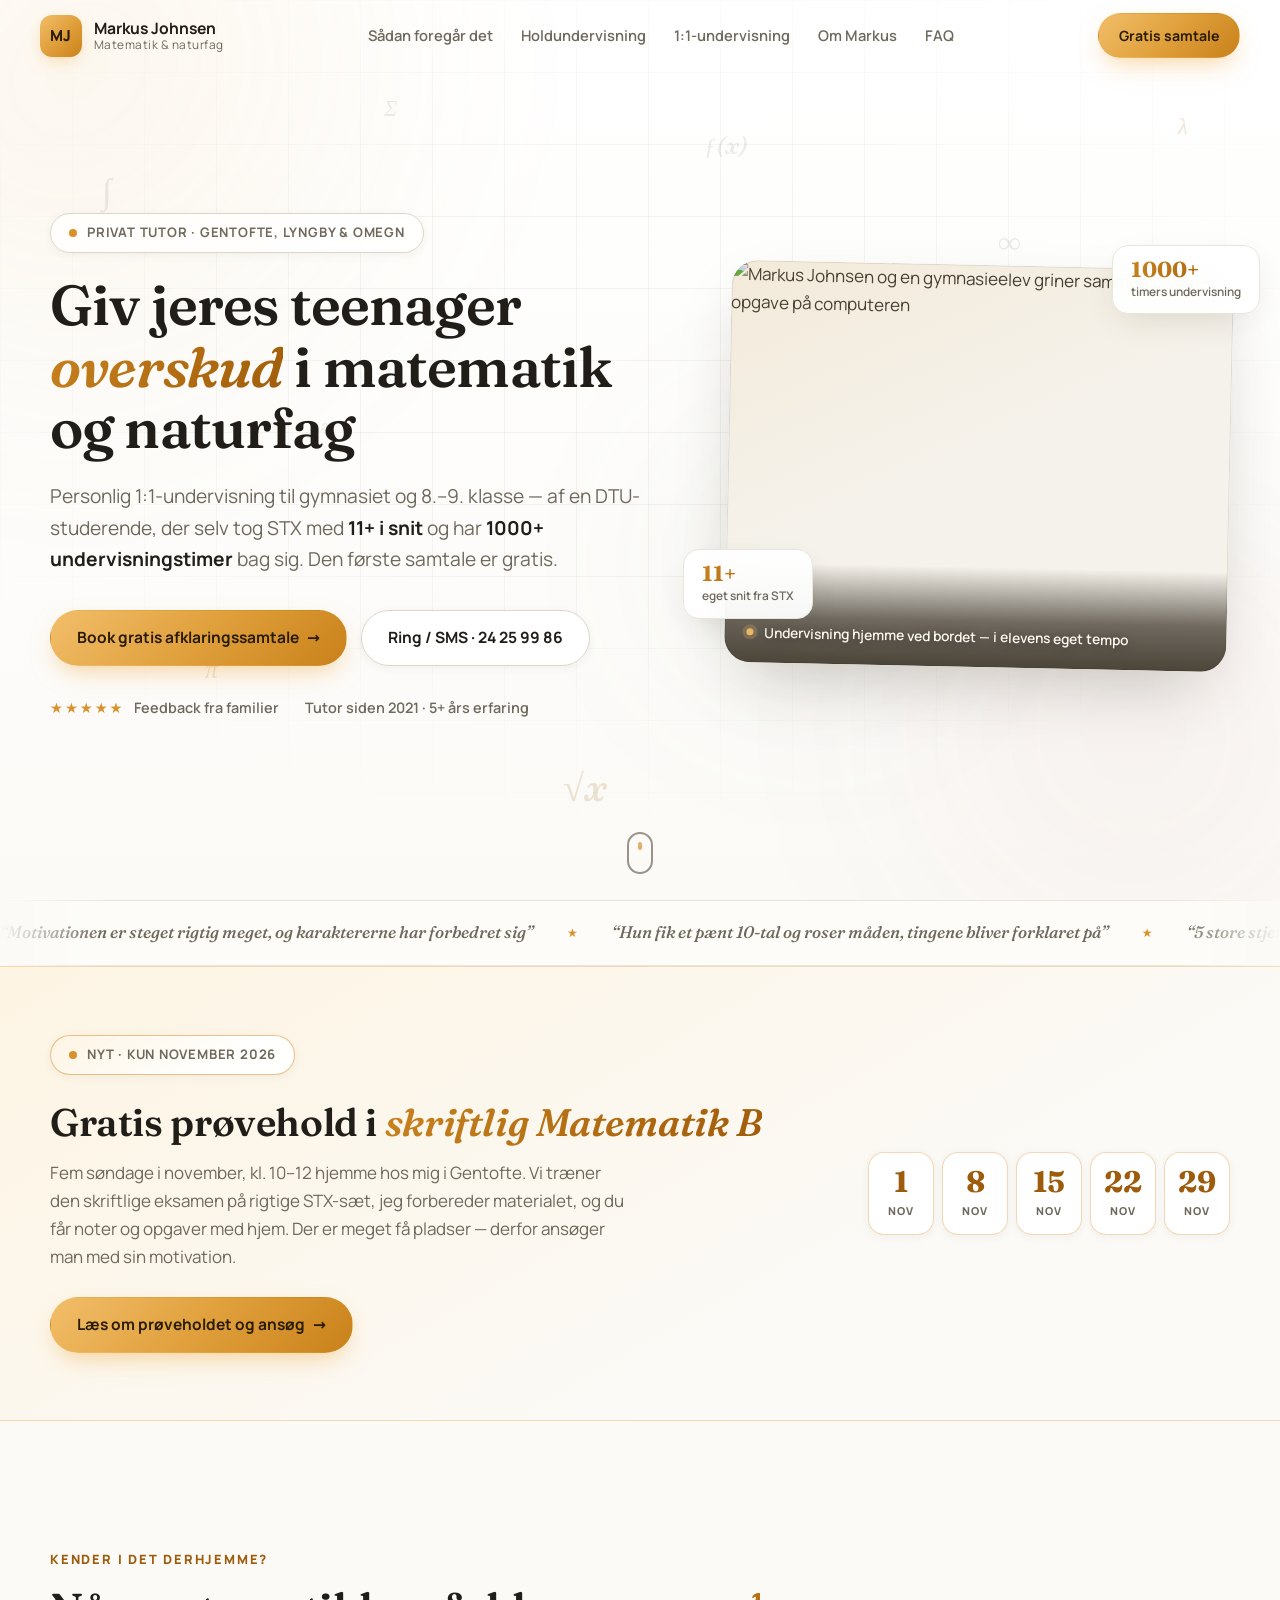
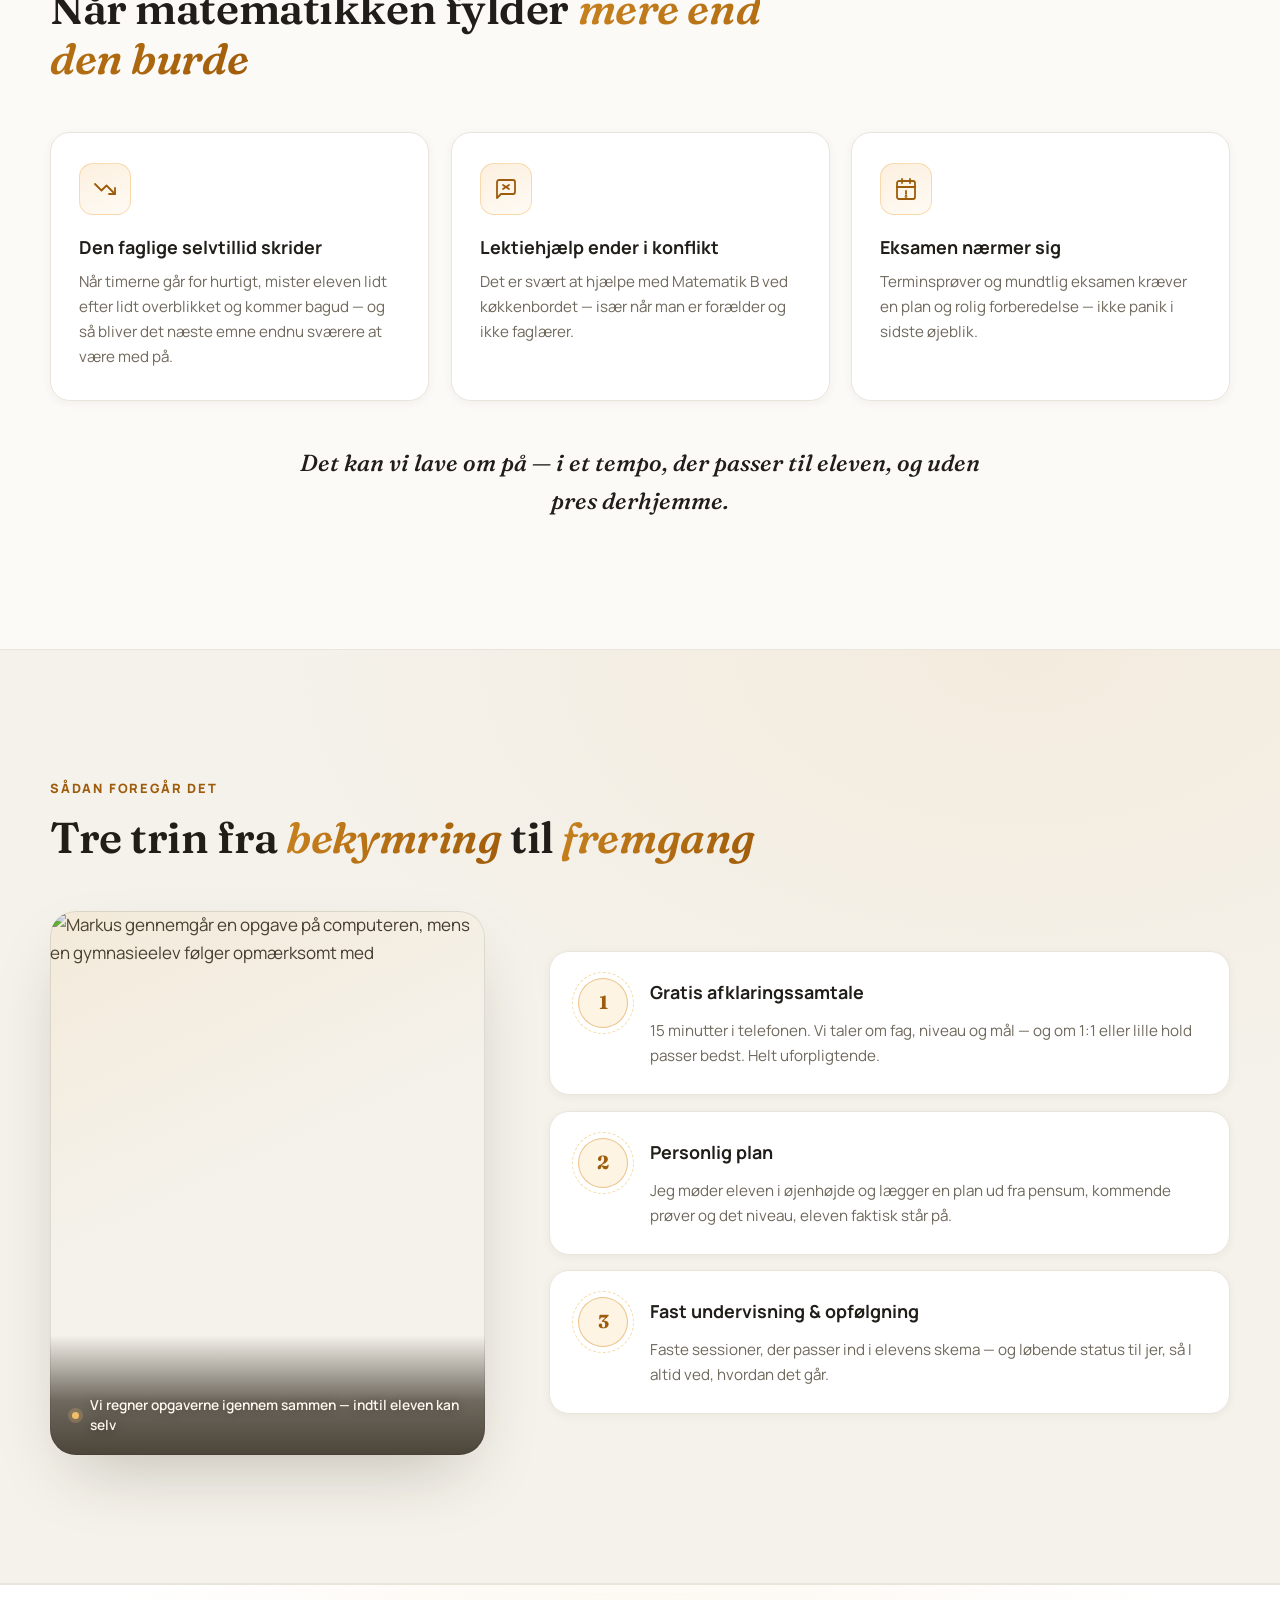
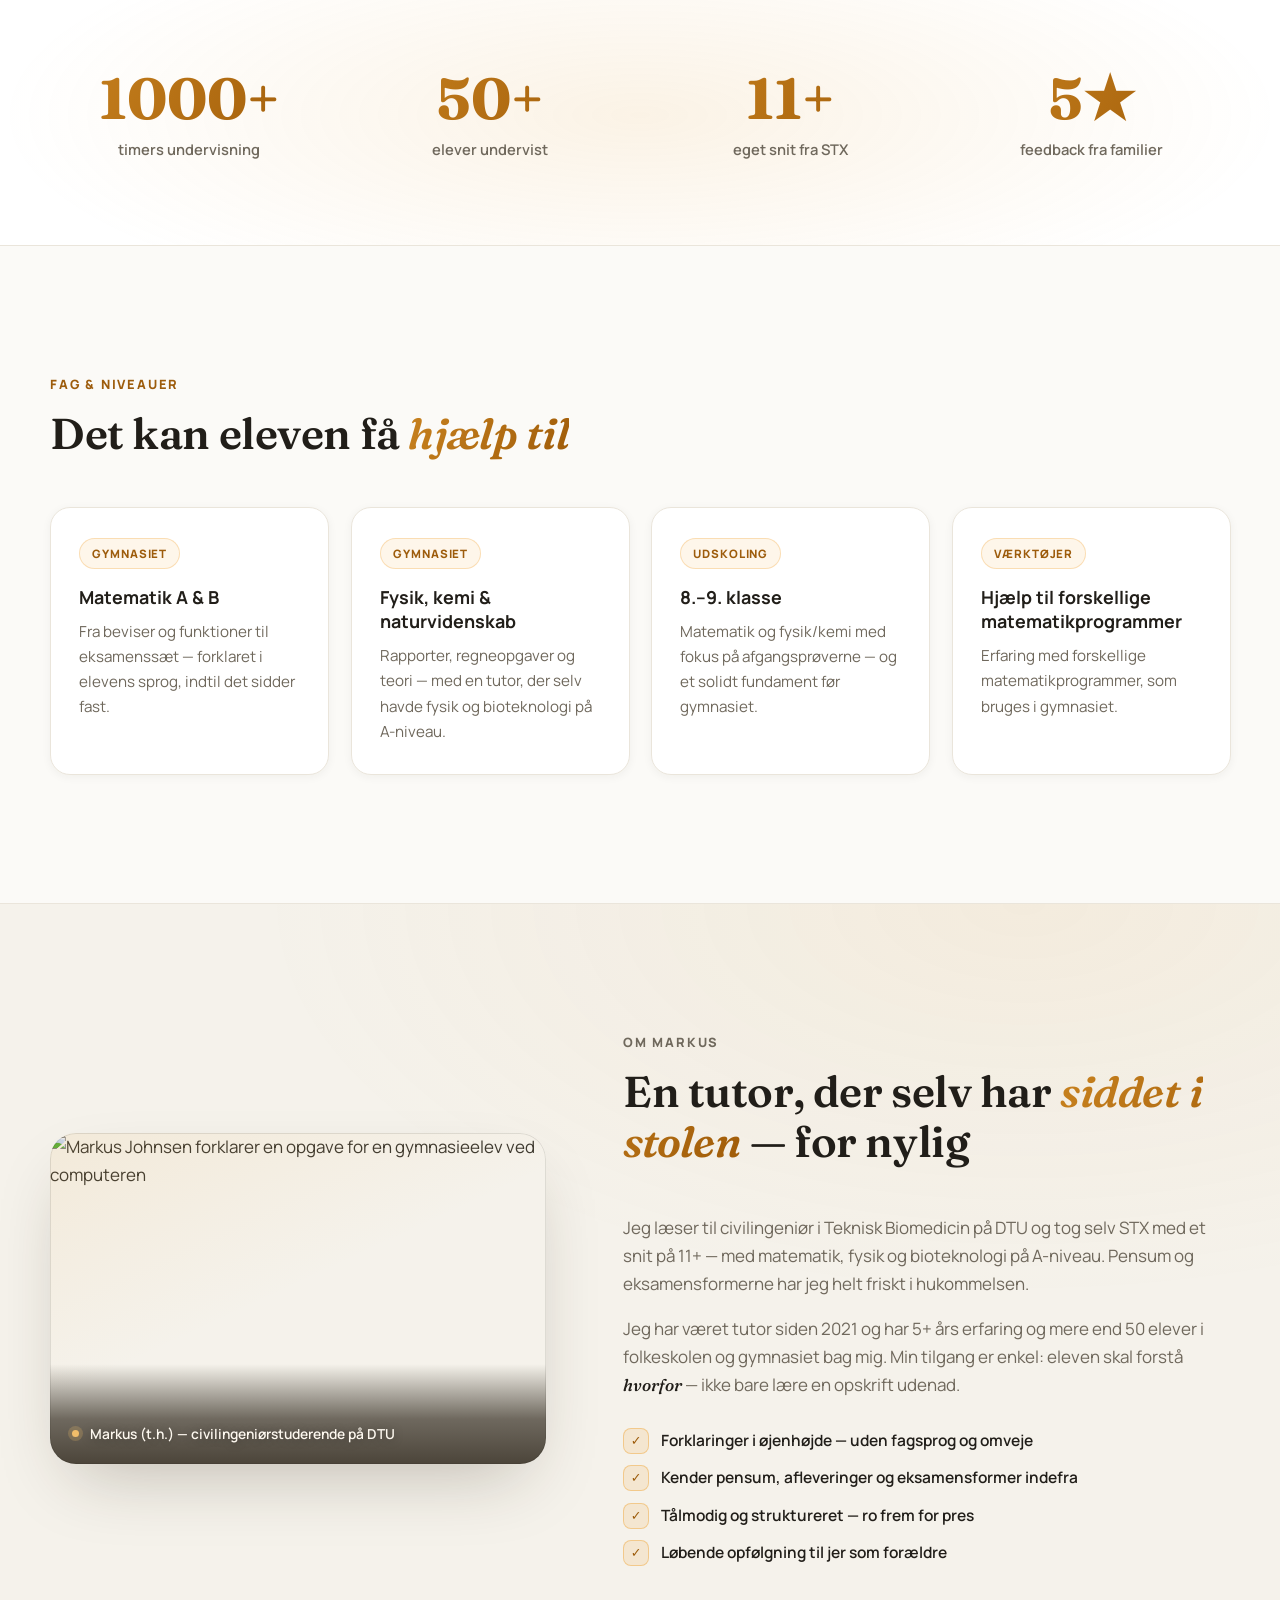
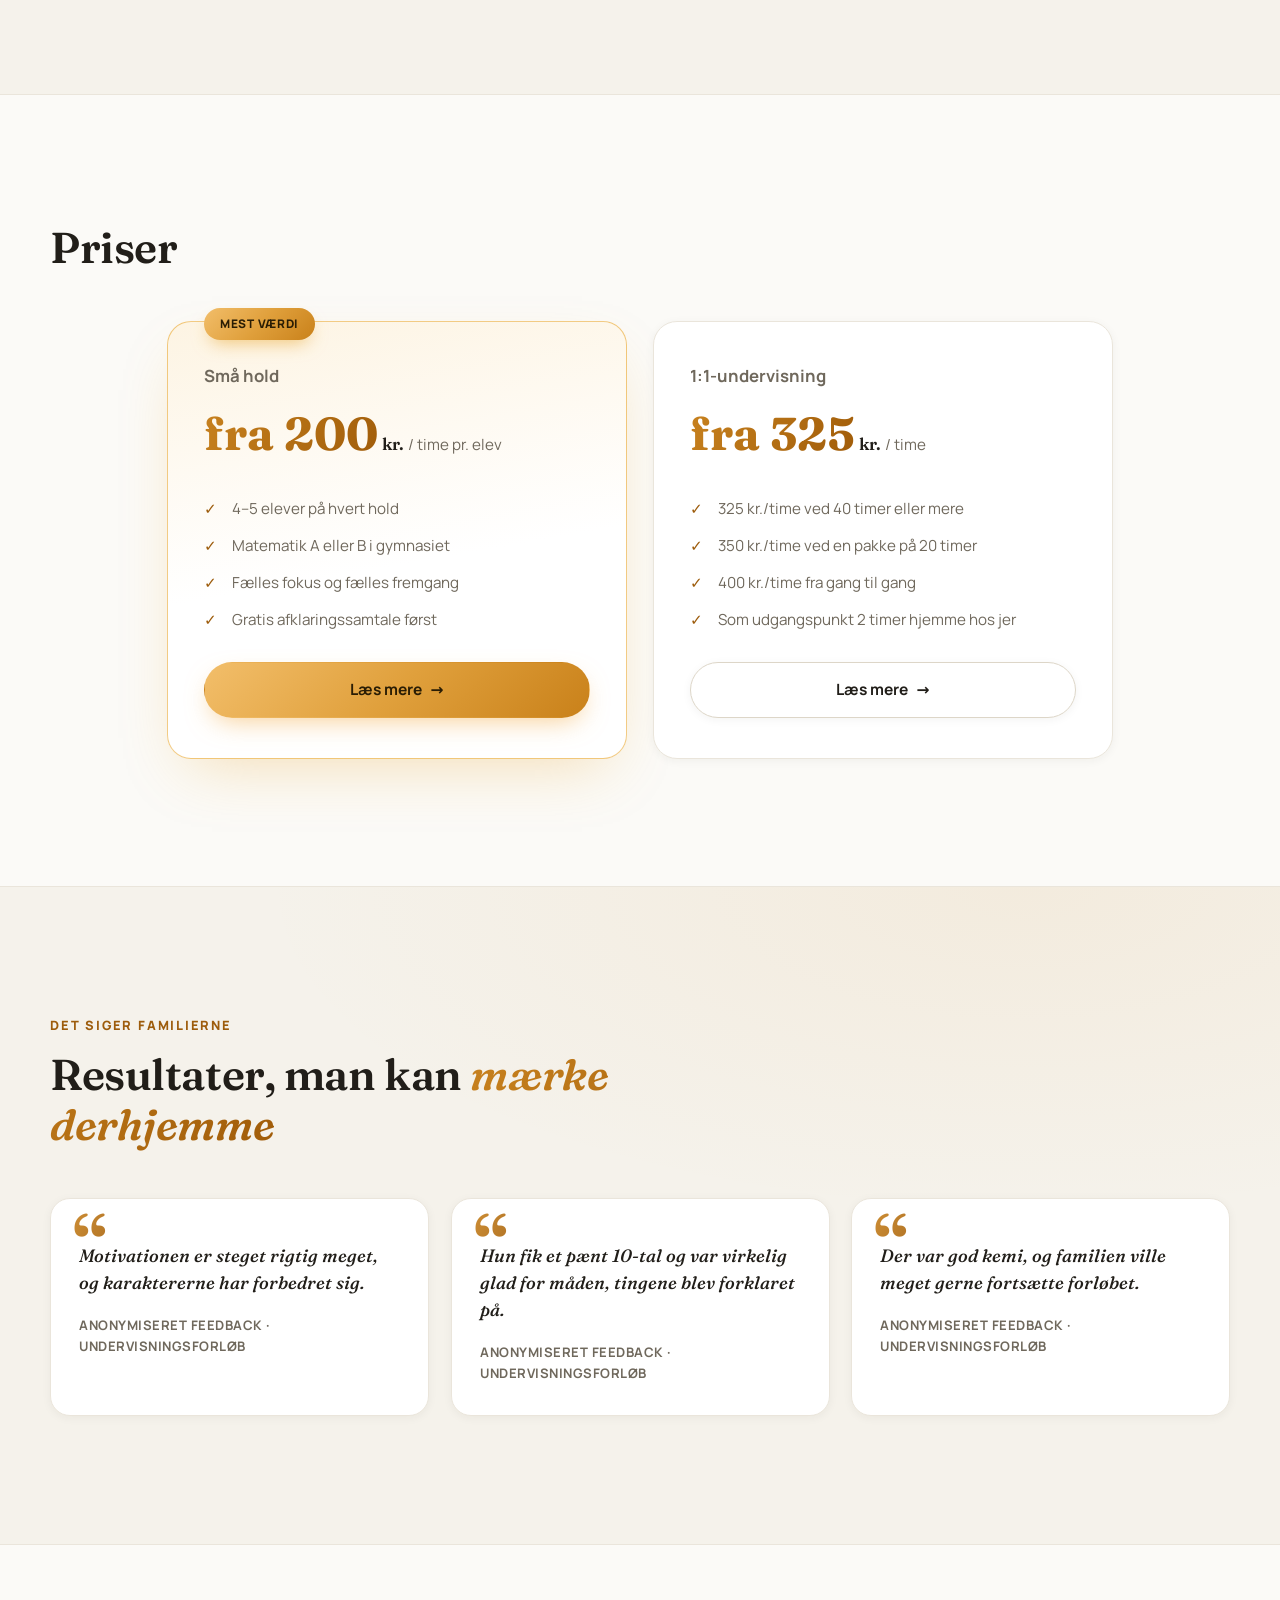
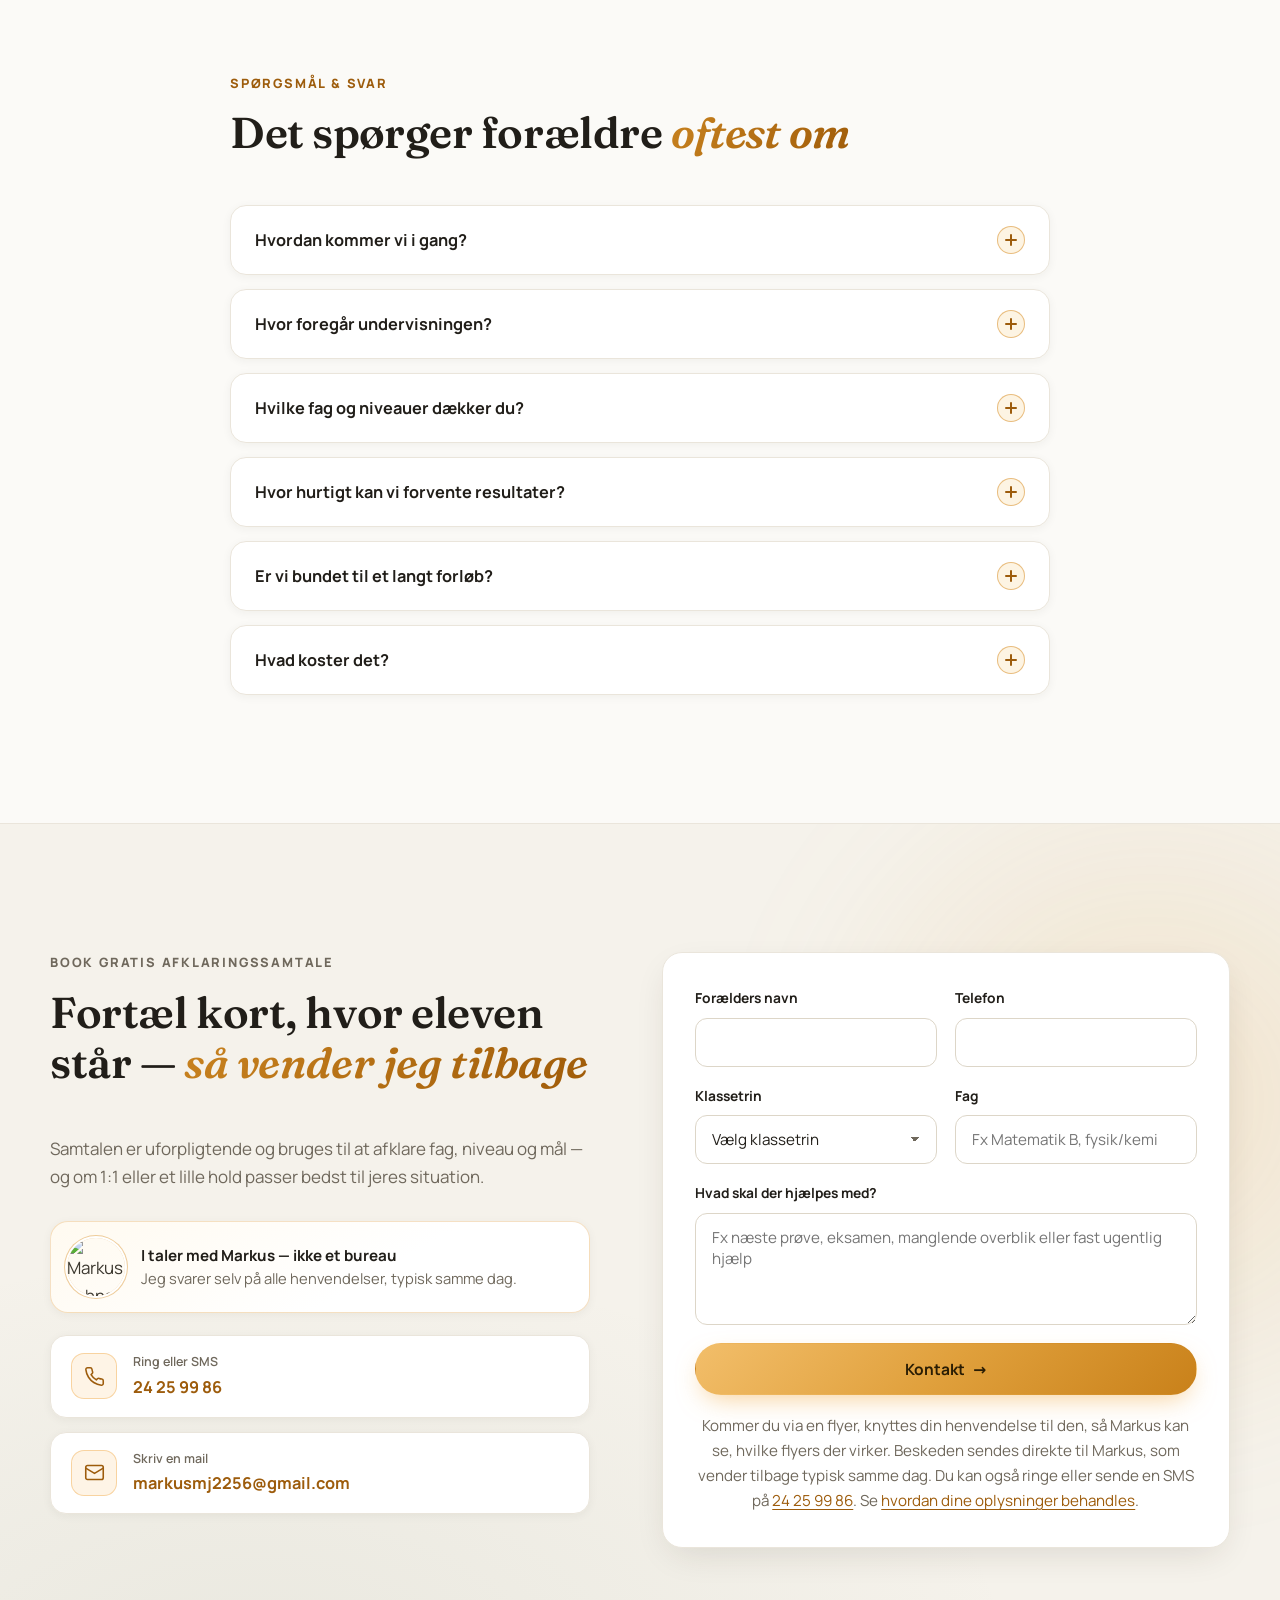
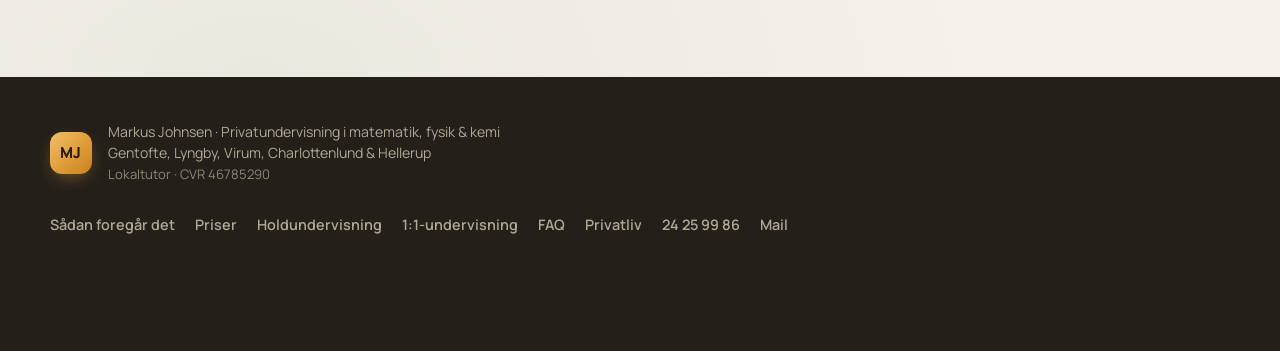
==== commit 53781415: "Sæt prøveholdet på forsiden og oplys stedet Forsiden har fået et kampagnebånd lige under hero'en med" ====
--- a/index.html
+++ b/index.html
@@ -17,7 +17,7 @@
   <link rel="preload" as="image" href="assets/photos/hero-laugh.webp" imagesrcset="assets/photos/hero-laugh-900.webp 900w, assets/photos/hero-laugh.webp 1500w" imagesizes="(max-width: 1024px) 92vw, 46vw">
   <link rel="icon" type="image/svg+xml" href="favicon.svg">
   <link rel="stylesheet" href="assets/fonts.css">
-  <link rel="stylesheet" href="styles.css?v=5">
+  <link rel="stylesheet" href="styles.css?v=6">
   <noscript><style>.reveal, .reveal-stagger > * { opacity: 1; transform: none; }</style></noscript>
   <script type="application/ld+json">
   {
@@ -134,6 +134,25 @@
         <span aria-hidden="true">“Super glade for at have dig som mentor”</span><i aria-hidden="true">★</i>
       </div>
     </div>
+
+    <!-- ===== KAMPAGNE: gratis prøvehold i november ===== -->
+    <section class="campaign-band" id="proevehold-band" aria-labelledby="proevehold-band-title">
+      <div class="campaign-band-inner">
+        <div class="campaign-band-copy">
+          <p class="eyebrow eyebrow-campaign reveal"><span class="dot" aria-hidden="true"></span>Nyt · Kun november 2026</p>
+          <h2 id="proevehold-band-title" class="reveal">Gratis prøvehold i <em>skriftlig Matematik B</em></h2>
+          <p class="reveal">Fem søndage i november, kl. 10–12 hjemme hos mig i Gentofte. Vi træner den skriftlige eksamen på rigtige STX-sæt, jeg forbereder materialet, og du får noter og opgaver med hjem. Der er meget få pladser — derfor ansøger man med sin motivation.</p>
+          <a class="button button-primary reveal" href="holdundervisning.html#proevehold">Læs om prøveholdet og ansøg <span class="arrow" aria-hidden="true">→</span></a>
+        </div>
+        <ul class="campaign-band-dates reveal" aria-label="Datoer: søndag den 1., 8., 15., 22. og 29. november 2026">
+          <li aria-hidden="true"><strong>1</strong><span>nov</span></li>
+          <li aria-hidden="true"><strong>8</strong><span>nov</span></li>
+          <li aria-hidden="true"><strong>15</strong><span>nov</span></li>
+          <li aria-hidden="true"><strong>22</strong><span>nov</span></li>
+          <li aria-hidden="true"><strong>29</strong><span>nov</span></li>
+        </ul>
+      </div>
+    </section>
 
     <!-- ===== PAIN POINTS ===== -->
     <section class="section" id="pain" aria-labelledby="pain-title">
@@ -453,6 +472,6 @@
   </div>
 
   <script src="flyer-tracking.js?v=2"></script>
-  <script src="script.js?v=5"></script>
+  <script src="script.js?v=6"></script>
 </body>
 </html>
--- a/styles.css
+++ b/styles.css
@@ -1305,3 +1305,68 @@
 /* De fem datoer skal kunne stå på én linje i kampagnekortet. */
 .course-dates { gap: 8px; }
 .course-dates .tag { padding: 5px 10px; letter-spacing: 0.04em; }
+
+/* ---------- Kampagnebånd på forsiden ---------- */
+.campaign-band {
+  padding: clamp(44px, 6vw, 68px) clamp(16px, 4vw, 40px);
+  background: linear-gradient(150deg, #fdf4e3, var(--bg) 72%);
+  border-top: 1px solid rgba(217, 145, 44, 0.3);
+  border-bottom: 1px solid rgba(217, 145, 44, 0.3);
+}
+.campaign-band-inner {
+  width: min(1180px, 100%);
+  margin: 0 auto;
+  display: grid;
+  grid-template-columns: minmax(0, 1.35fr) minmax(0, 0.65fr);
+  gap: clamp(28px, 5vw, 56px);
+  align-items: center;
+}
+.campaign-band h2 {
+  margin: 0 0 14px;
+  font-family: var(--font-display);
+  font-weight: 600;
+  font-size: clamp(1.7rem, 3vw, 2.4rem);
+  line-height: 1.15;
+  letter-spacing: -0.01em;
+}
+.campaign-band h2 em {
+  font-style: italic;
+  background: var(--grad-text);
+  -webkit-background-clip: text;
+  background-clip: text;
+  color: transparent;
+}
+.campaign-band p { margin: 0 0 26px; max-width: 58ch; color: var(--muted); }
+
+/* Datoerne som en lille kalenderrække. */
+.campaign-band-dates {
+  display: flex; flex-wrap: wrap; gap: 8px;
+  justify-content: flex-end;
+  margin: 0; padding: 0; list-style: none;
+}
+/* 5 × 66px + 4 × 8px = 362px — holder alle fem datoer på én linje i den
+   smalle højrekolonne. De brydes stadig frit på mobil. */
+.campaign-band-dates li {
+  display: grid; place-items: center;
+  width: 66px; padding: 14px 0;
+  border-radius: 16px;
+  background: var(--surface);
+  border: 1px solid rgba(217, 145, 44, 0.35);
+  box-shadow: var(--shadow-sm);
+}
+.campaign-band-dates strong {
+  font-family: var(--font-display);
+  font-size: 1.85rem; line-height: 1;
+  color: var(--gold-2);
+}
+.campaign-band-dates span {
+  margin-top: 5px;
+  font-size: 0.68rem; font-weight: 800;
+  letter-spacing: 0.1em; text-transform: uppercase;
+  color: var(--muted);
+}
+
+@media (max-width: 900px) {
+  .campaign-band-inner { grid-template-columns: 1fr; }
+  .campaign-band-dates { justify-content: flex-start; }
+}
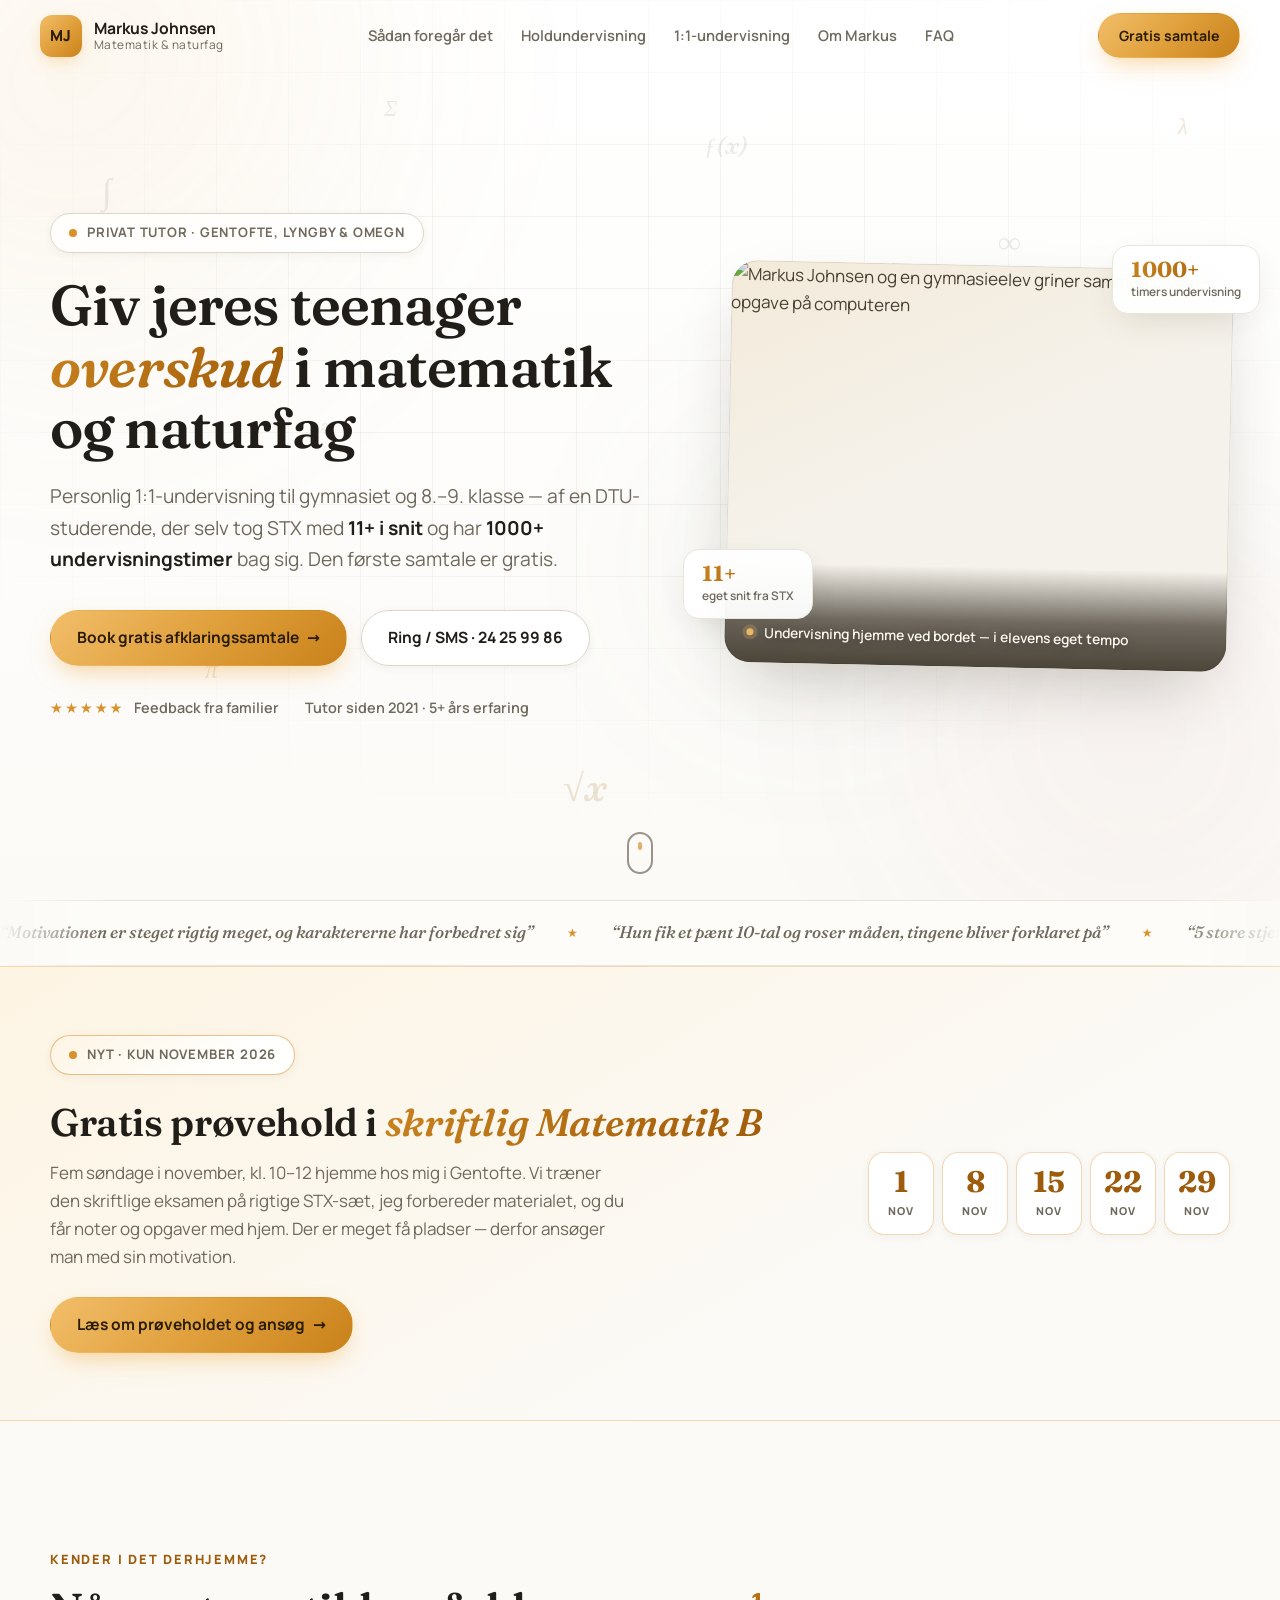
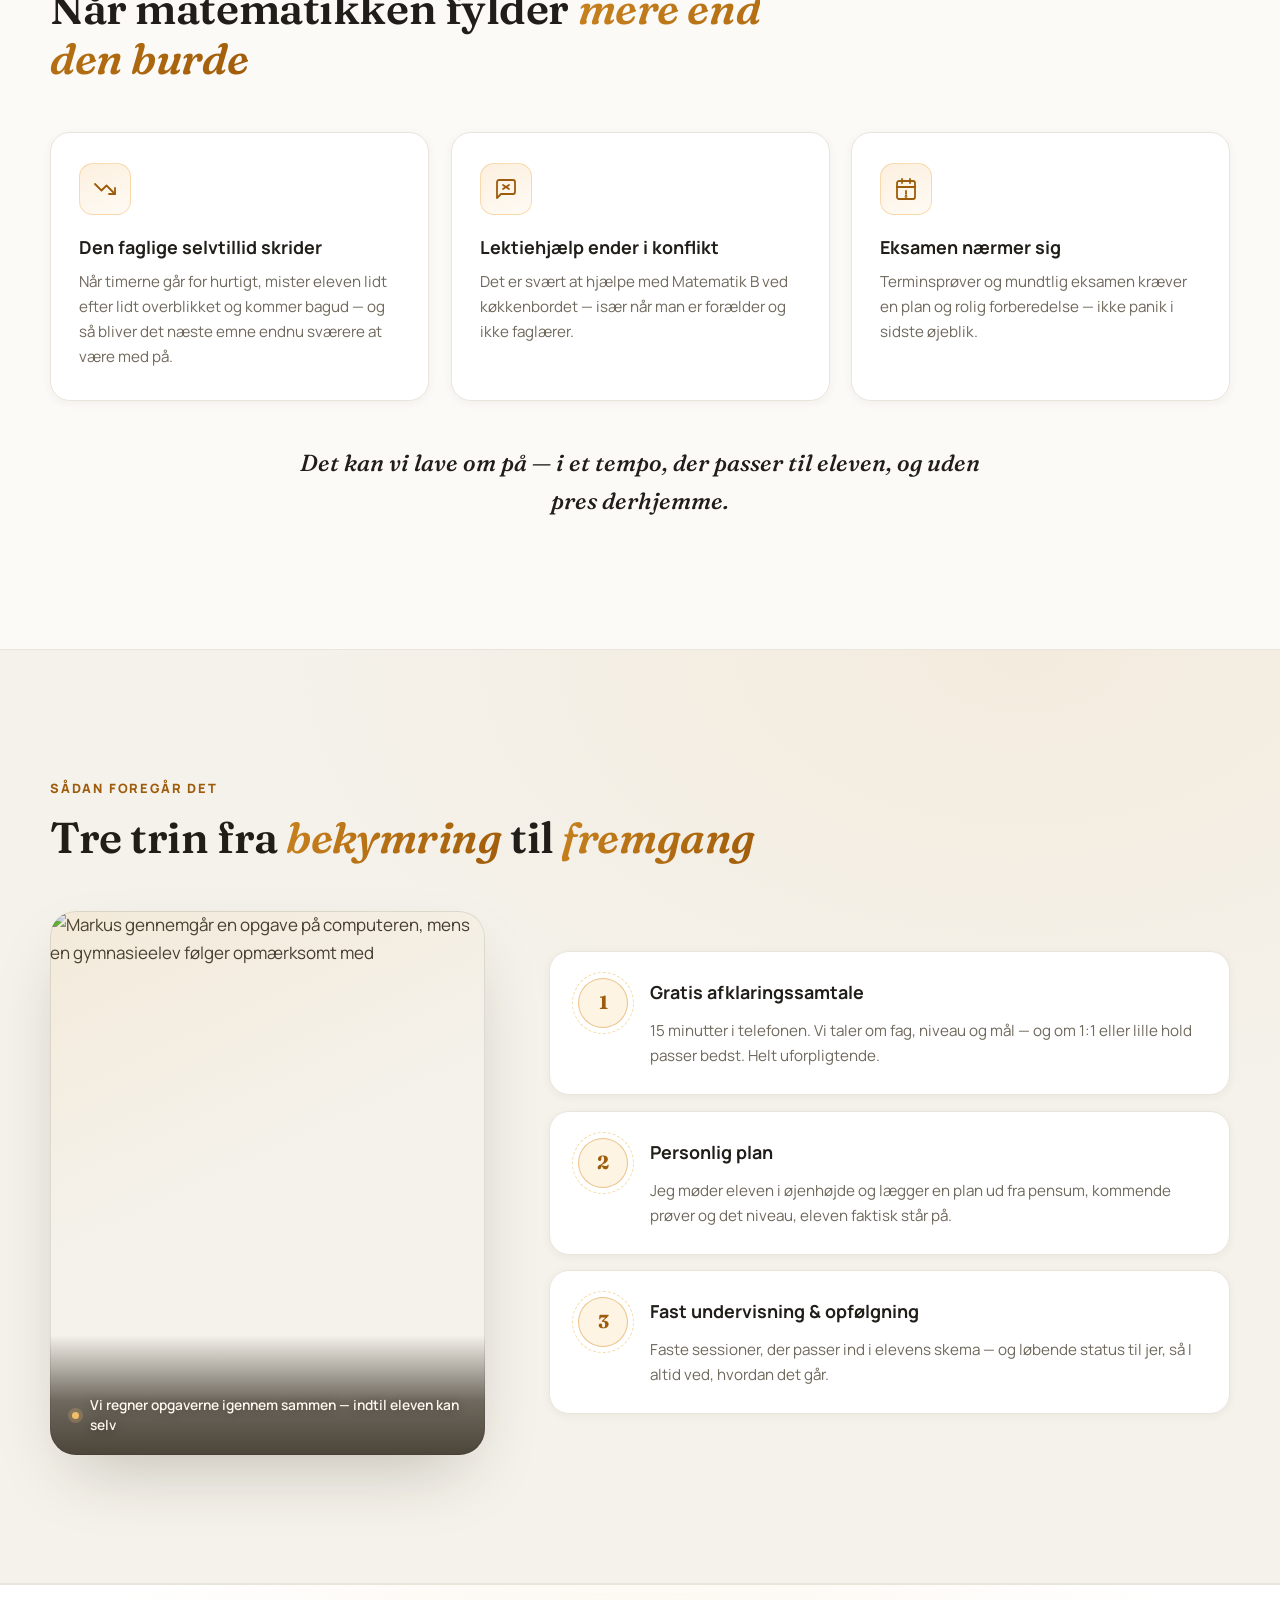
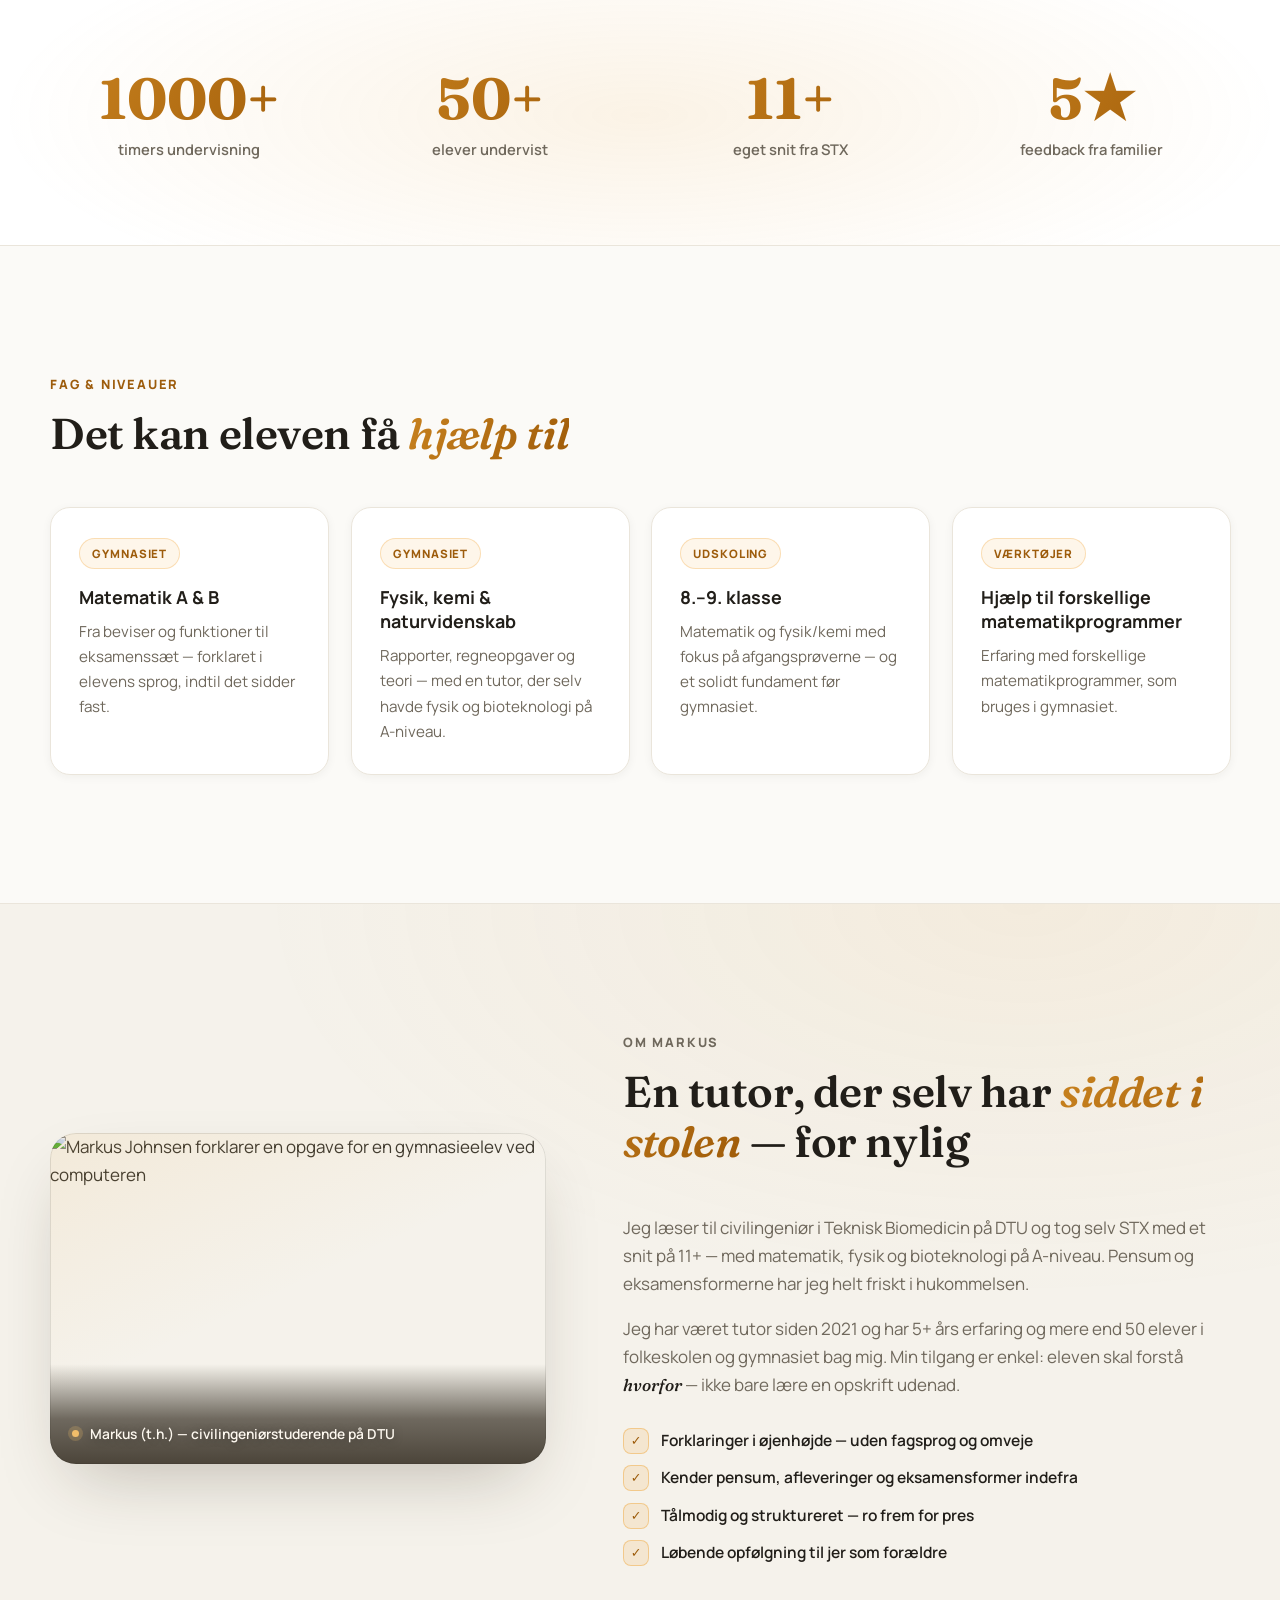
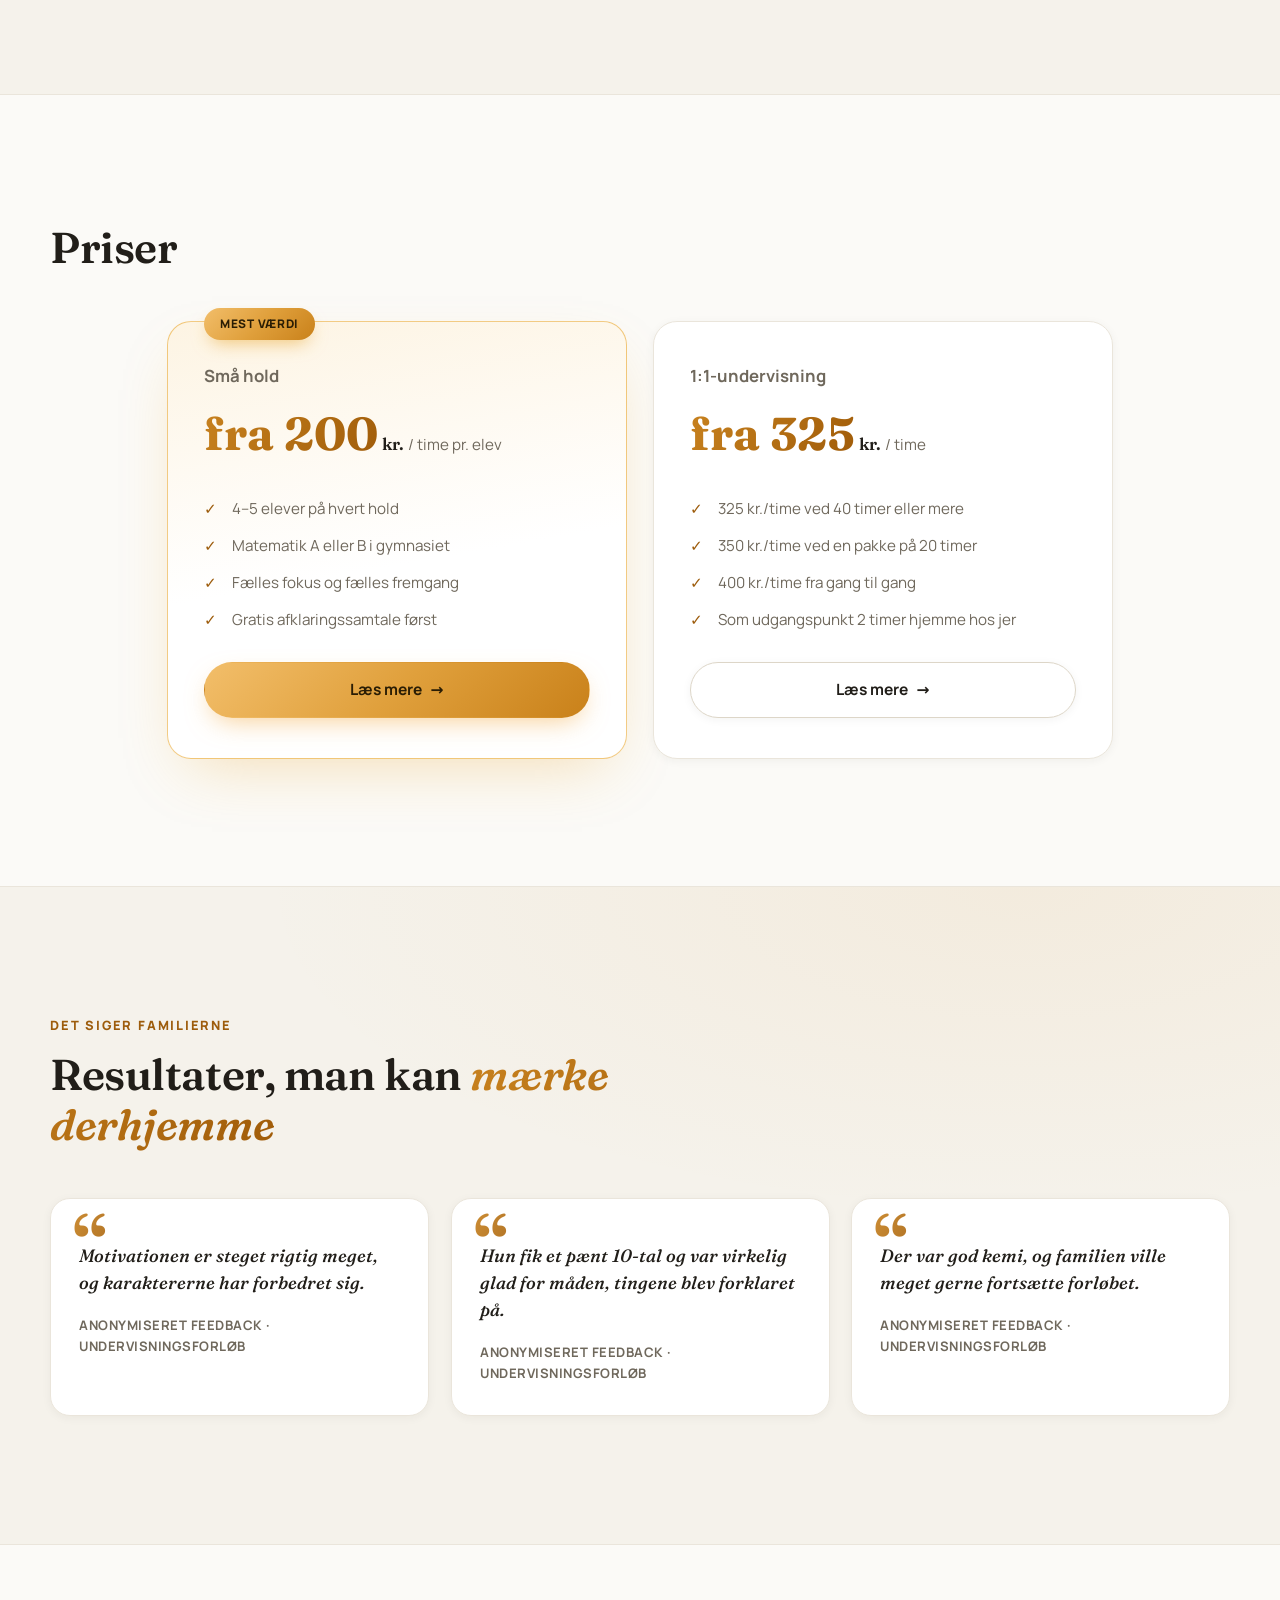
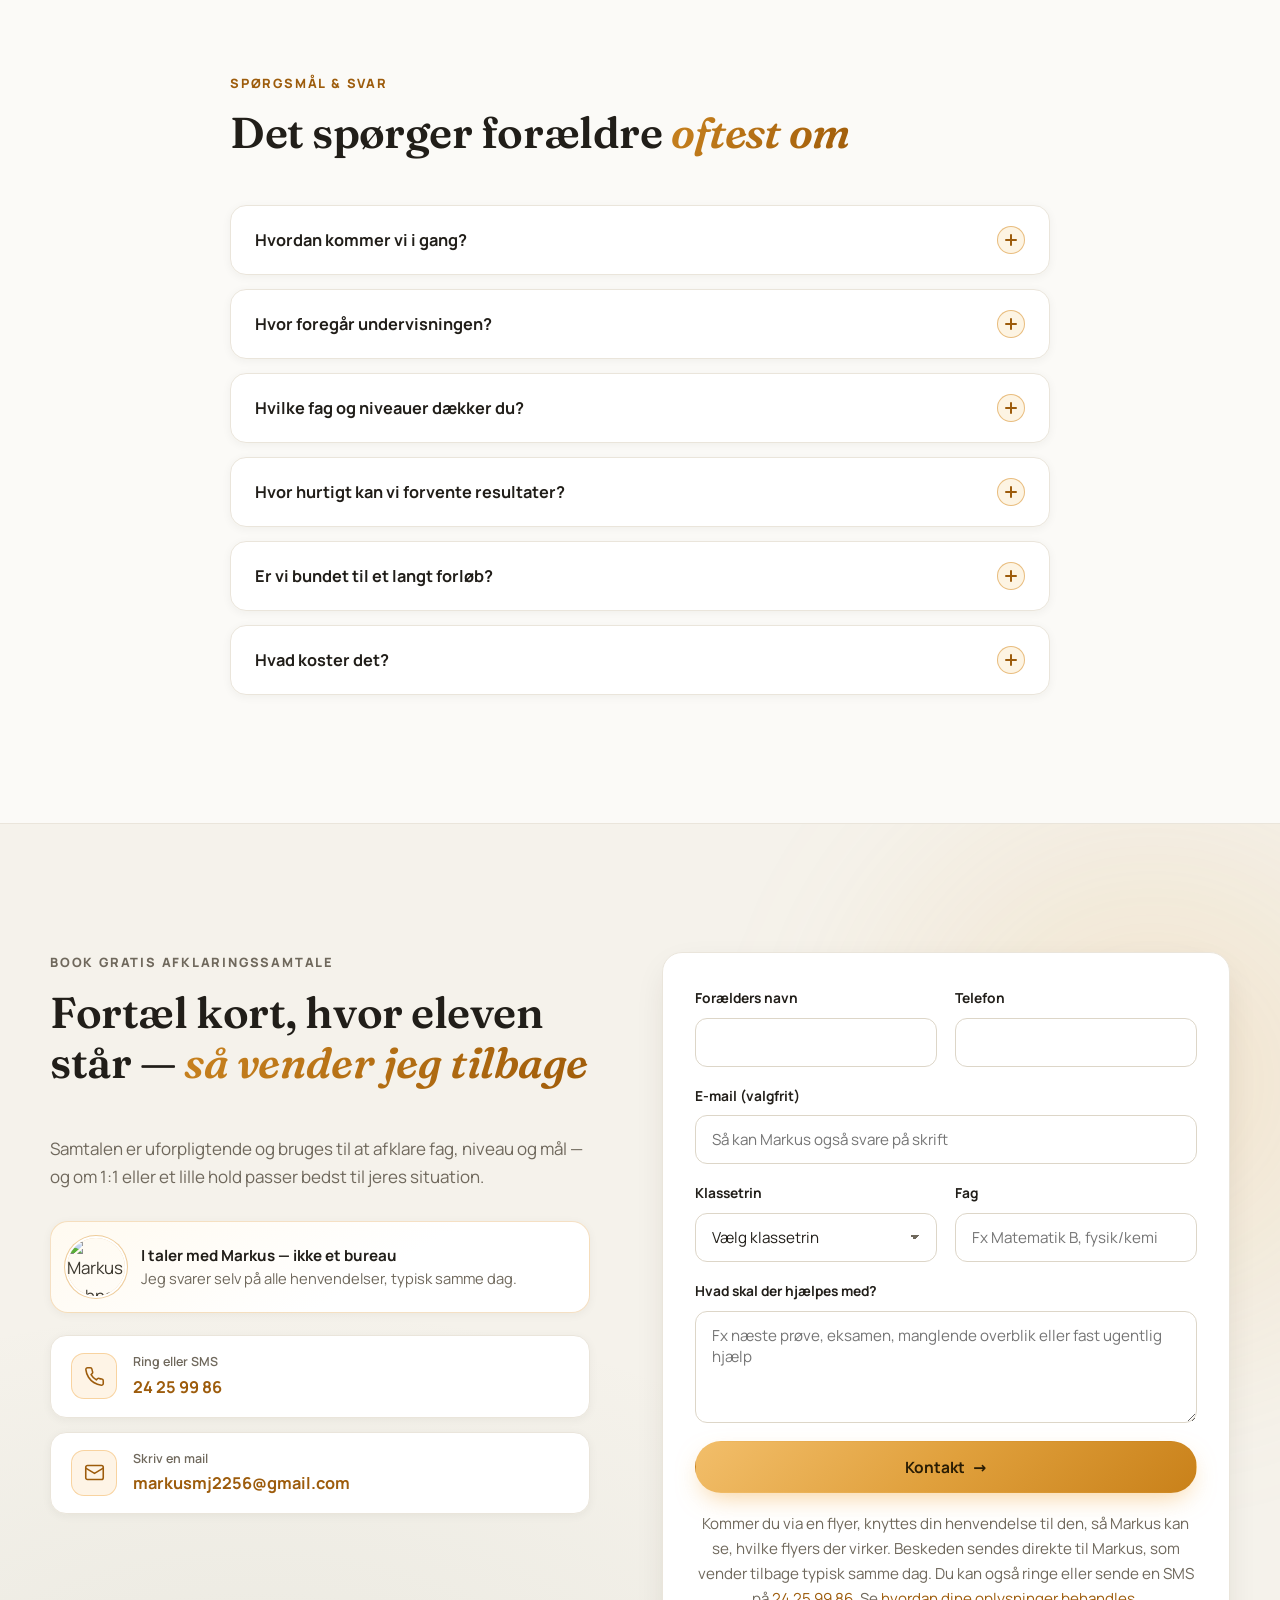
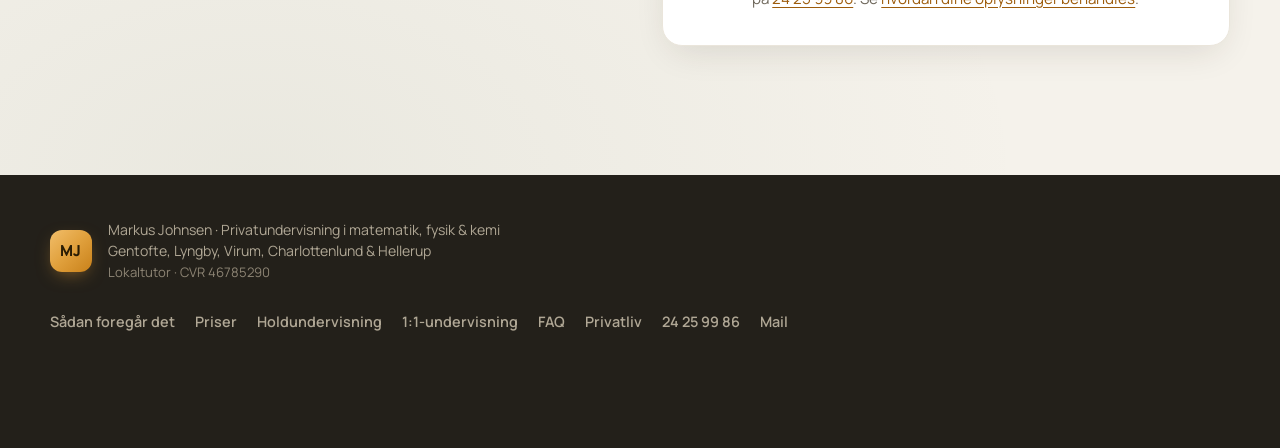
==== commit d7165bec: "Kvittér synligt for indsendte formularer og tilføj e-mail-felt Efter en indsendelse åbnes et kvitter" ====
--- a/index.html
+++ b/index.html
@@ -17,7 +17,7 @@
   <link rel="preload" as="image" href="assets/photos/hero-laugh.webp" imagesrcset="assets/photos/hero-laugh-900.webp 900w, assets/photos/hero-laugh.webp 1500w" imagesizes="(max-width: 1024px) 92vw, 46vw">
   <link rel="icon" type="image/svg+xml" href="favicon.svg">
   <link rel="stylesheet" href="assets/fonts.css">
-  <link rel="stylesheet" href="styles.css?v=6">
+  <link rel="stylesheet" href="styles.css?v=7">
   <noscript><style>.reveal, .reveal-stagger > * { opacity: 1; transform: none; }</style></noscript>
   <script type="application/ld+json">
   {
@@ -418,6 +418,9 @@
               <input name="phone" autocomplete="tel" inputmode="tel" required>
             </label>
           </div>
+          <label>E-mail (valgfrit)
+            <input name="email" type="email" autocomplete="email" placeholder="Så kan Markus også svare på skrift">
+          </label>
           <div class="form-row">
             <label>Klassetrin
               <select name="level" required>
@@ -471,7 +474,27 @@
     <a class="button button-primary" href="#kontakt">Gratis samtale</a>
   </div>
 
+  <!-- Kvittering: vises når en formular er sendt afsted -->
+  <dialog class="thanks" id="thanks" aria-labelledby="thanks-title">
+    <div class="thanks-inner">
+      <figure class="thanks-photo">
+        <picture>
+          <source type="image/webp" srcset="assets/photos/hero-laugh-900.webp">
+          <img src="assets/photos/hero-laugh-900.jpg" alt="Markus Johnsen og en elev griner sammen over en opgave" width="900" height="720">
+        </picture>
+      </figure>
+      <div class="thanks-body">
+        <span class="thanks-check" aria-hidden="true">
+          <svg viewBox="0 0 24 24" fill="none" stroke="currentColor" stroke-width="3" stroke-linecap="round" stroke-linejoin="round"><path d="m5 13 4 4L19 7"/></svg>
+        </span>
+        <h2 id="thanks-title">Tusind tak for interessen</h2>
+        <p>Jeg vil kontakte jer hurtigst muligt.</p>
+        <button class="button button-primary full" type="button" data-thanks-close>Luk</button>
+      </div>
+    </div>
+  </dialog>
+
   <script src="flyer-tracking.js?v=2"></script>
-  <script src="script.js?v=6"></script>
+  <script src="script.js?v=7"></script>
 </body>
 </html>
--- a/styles.css
+++ b/styles.css
@@ -1370,3 +1370,74 @@
   .campaign-band-inner { grid-template-columns: 1fr; }
   .campaign-band-dates { justify-content: flex-start; }
 }
+
+/* ---------- Kvittering efter indsendt formular ---------- */
+/* <dialog> giver Escape, fokuslås og baggrundsdæmpning uden ekstra kode. */
+.thanks {
+  width: min(440px, calc(100vw - 32px));
+  padding: 0;
+  border: 1px solid var(--line-strong);
+  border-radius: 24px;
+  background: var(--surface);
+  box-shadow: 0 40px 90px -20px rgba(48, 36, 18, 0.45);
+  color: var(--text);
+  overflow: hidden;
+}
+.thanks::backdrop {
+  background: rgba(33, 30, 25, 0.58);
+  -webkit-backdrop-filter: blur(4px);
+  backdrop-filter: blur(4px);
+}
+.thanks[open] { animation: thanks-in 0.4s cubic-bezier(0.22, 1, 0.36, 1); }
+@keyframes thanks-in {
+  from { opacity: 0; transform: translateY(16px) scale(0.96); }
+  to { opacity: 1; transform: none; }
+}
+
+.thanks-photo { margin: 0; }
+.thanks-photo img {
+  width: 100%;
+  height: 180px;
+  object-fit: cover;
+  object-position: center 28%;
+}
+
+.thanks-body { padding: 0 28px 30px; text-align: center; }
+
+/* Fluebenet rider på kanten mellem foto og tekst. */
+.thanks-check {
+  position: relative;
+  display: grid; place-items: center;
+  width: 58px; height: 58px;
+  margin: -29px auto 16px;
+  border-radius: 50%;
+  background: linear-gradient(150deg, var(--gold), var(--gold-2));
+  border: 4px solid var(--surface);
+  color: #ffffff;
+  box-shadow: var(--shadow-md);
+}
+.thanks-check svg { width: 24px; height: 24px; }
+
+.thanks-body h2 {
+  margin: 0 0 10px;
+  font-family: var(--font-display);
+  font-weight: 600;
+  font-size: clamp(1.45rem, 4.5vw, 1.8rem);
+  line-height: 1.2;
+  letter-spacing: -0.01em;
+  color: var(--heading);
+}
+.thanks-body p { margin: 0 0 24px; color: var(--muted); font-size: 1.02rem; line-height: 1.55; }
+
+/* Siden bag må ikke kunne scrolles, mens kvitteringen er fremme. Reglen læser
+   dialogens egen [open]-tilstand, så låsen aldrig kan hænge fast — uanset om
+   vinduet lukkes med knappen, Escape eller et klik på baggrunden. */
+body:has(.thanks[open]) { overflow: hidden; }
+
+@media (max-width: 480px) {
+  .thanks-photo img { height: 150px; }
+  .thanks-body { padding: 0 20px 26px; }
+}
+@media (prefers-reduced-motion: reduce) {
+  .thanks[open] { animation: none; }
+}
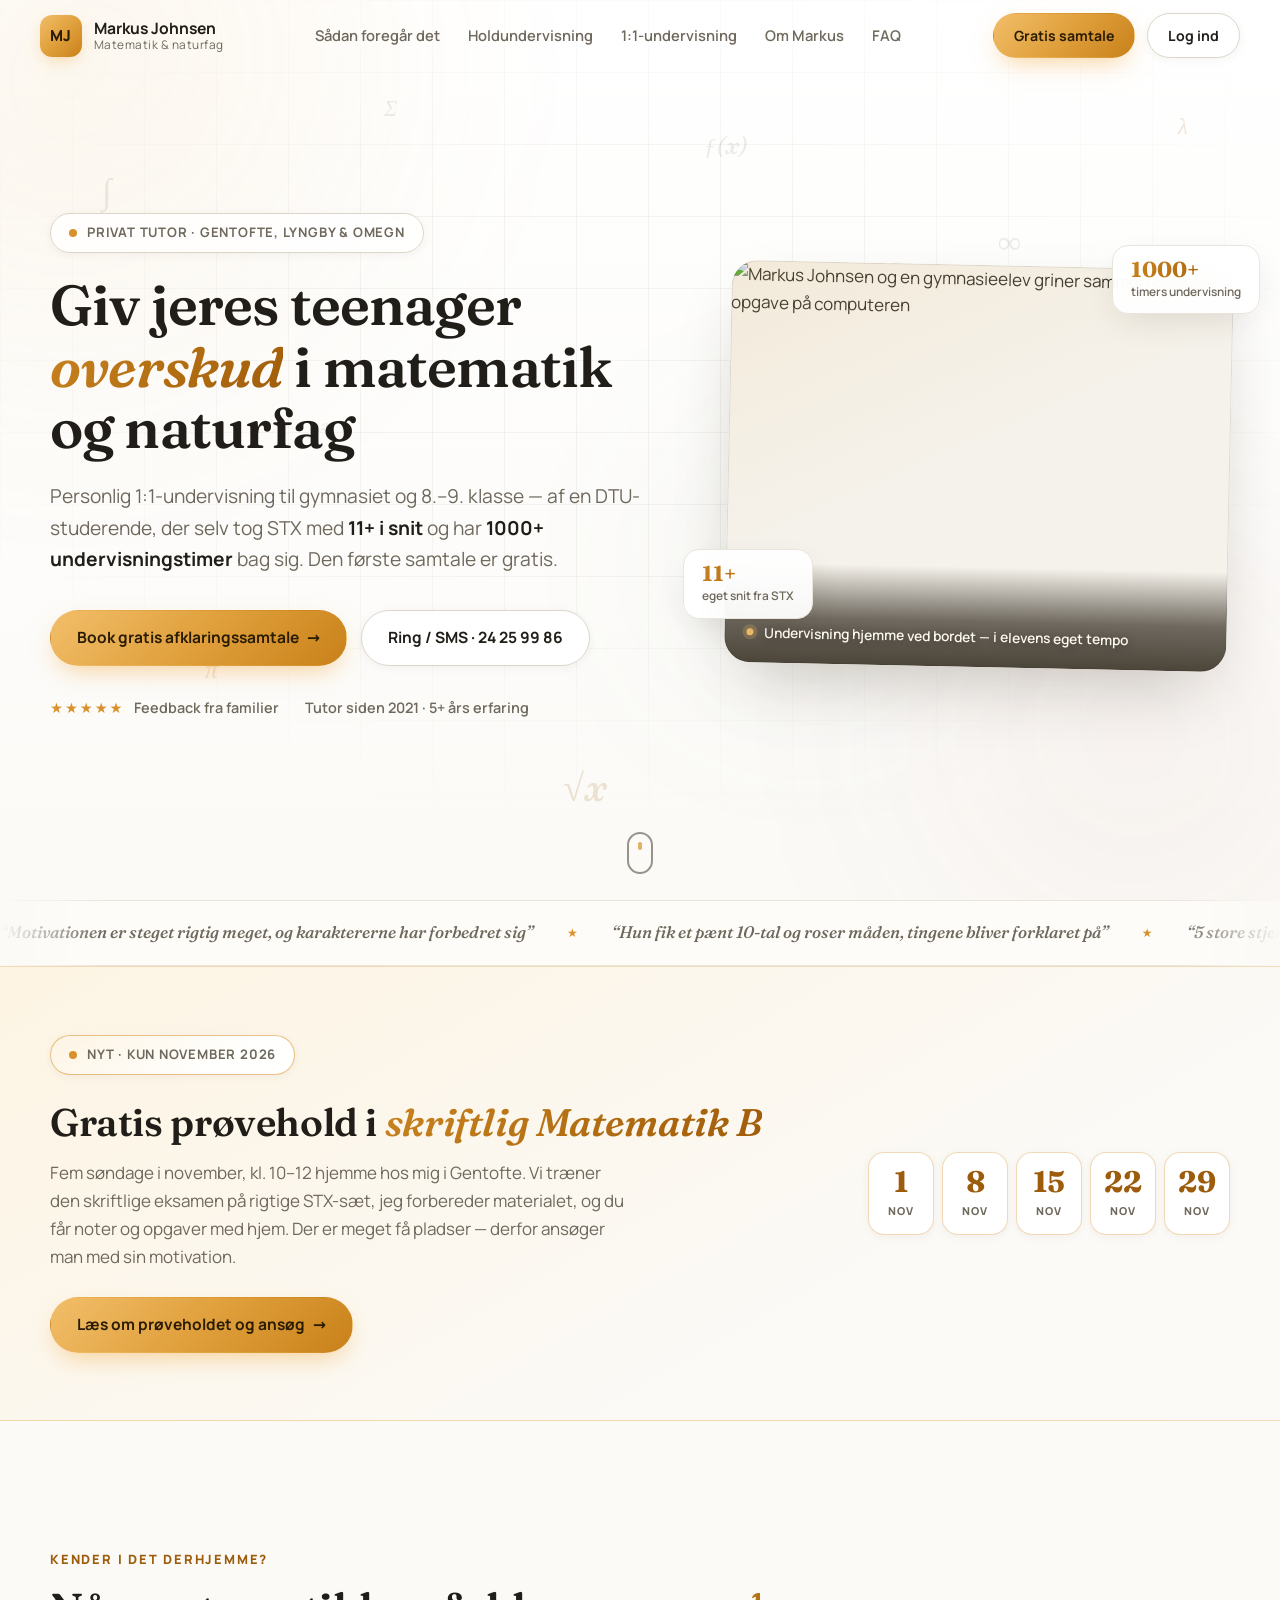
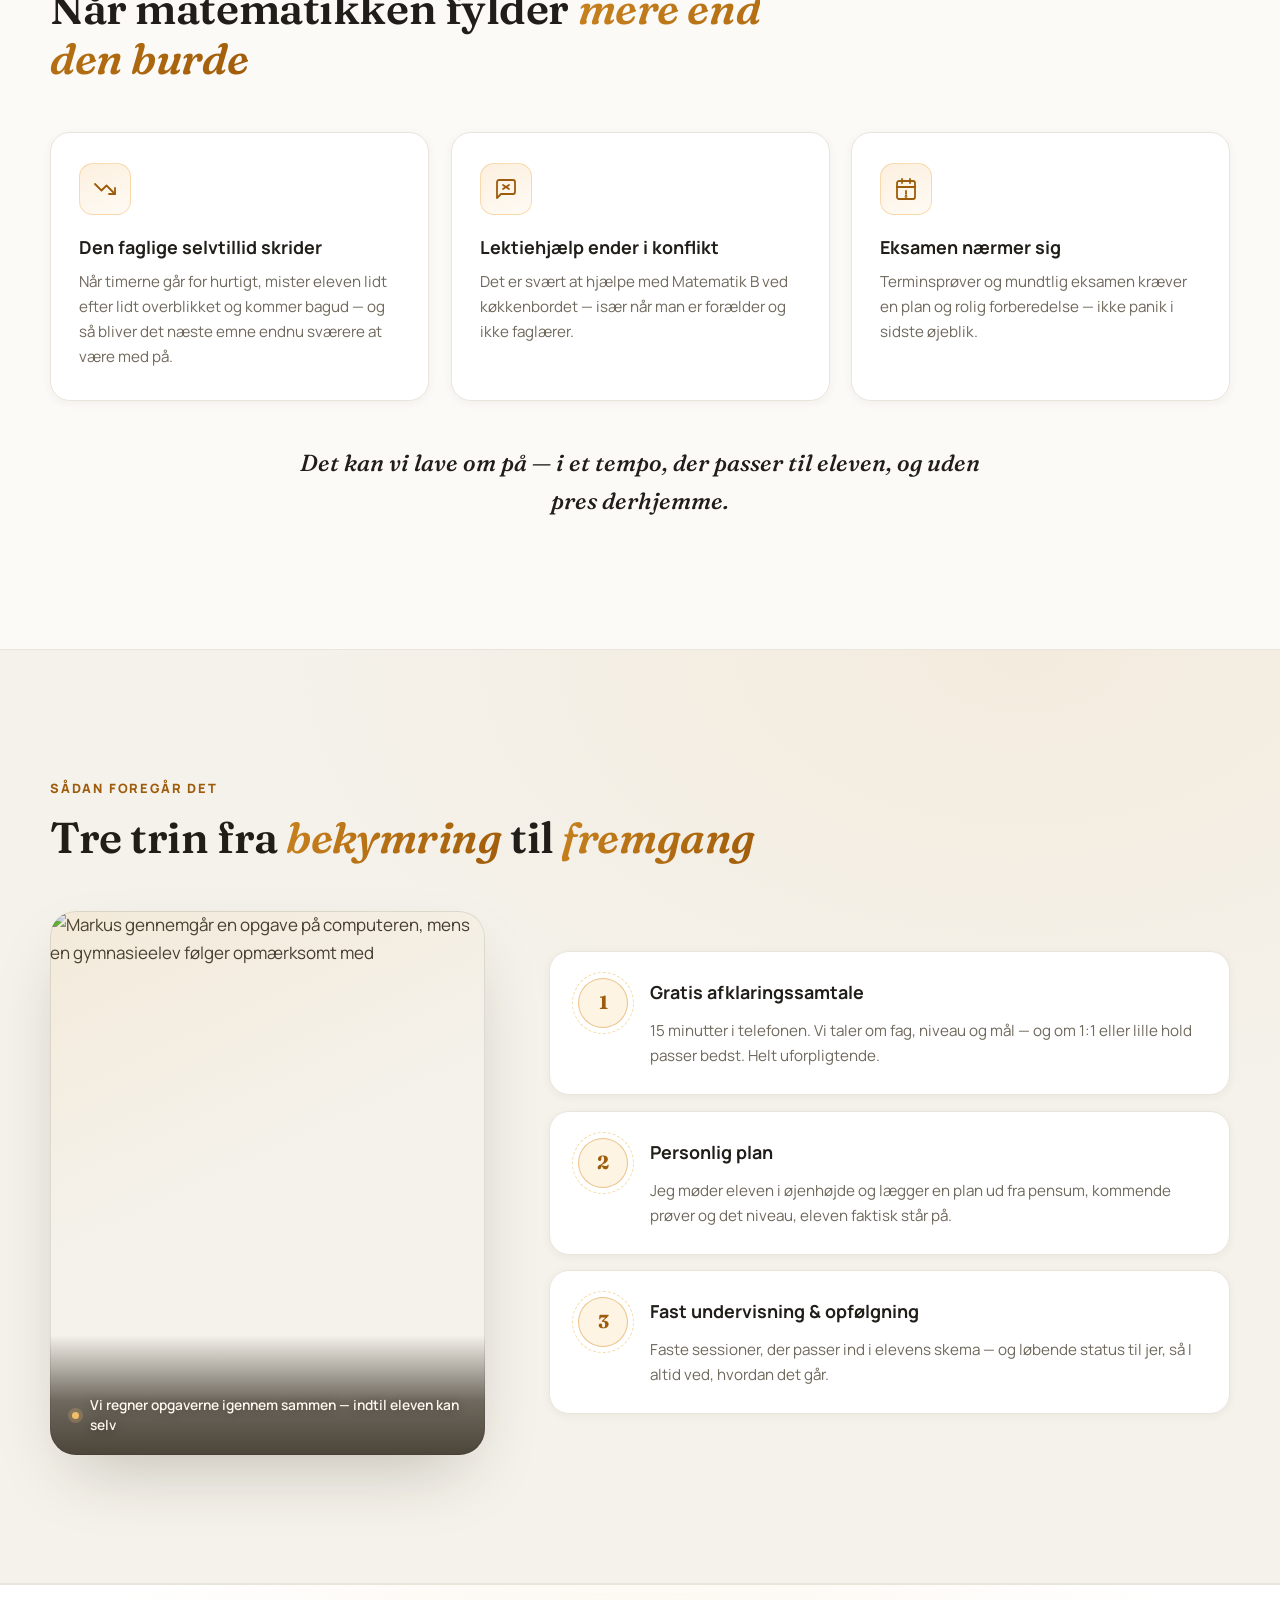
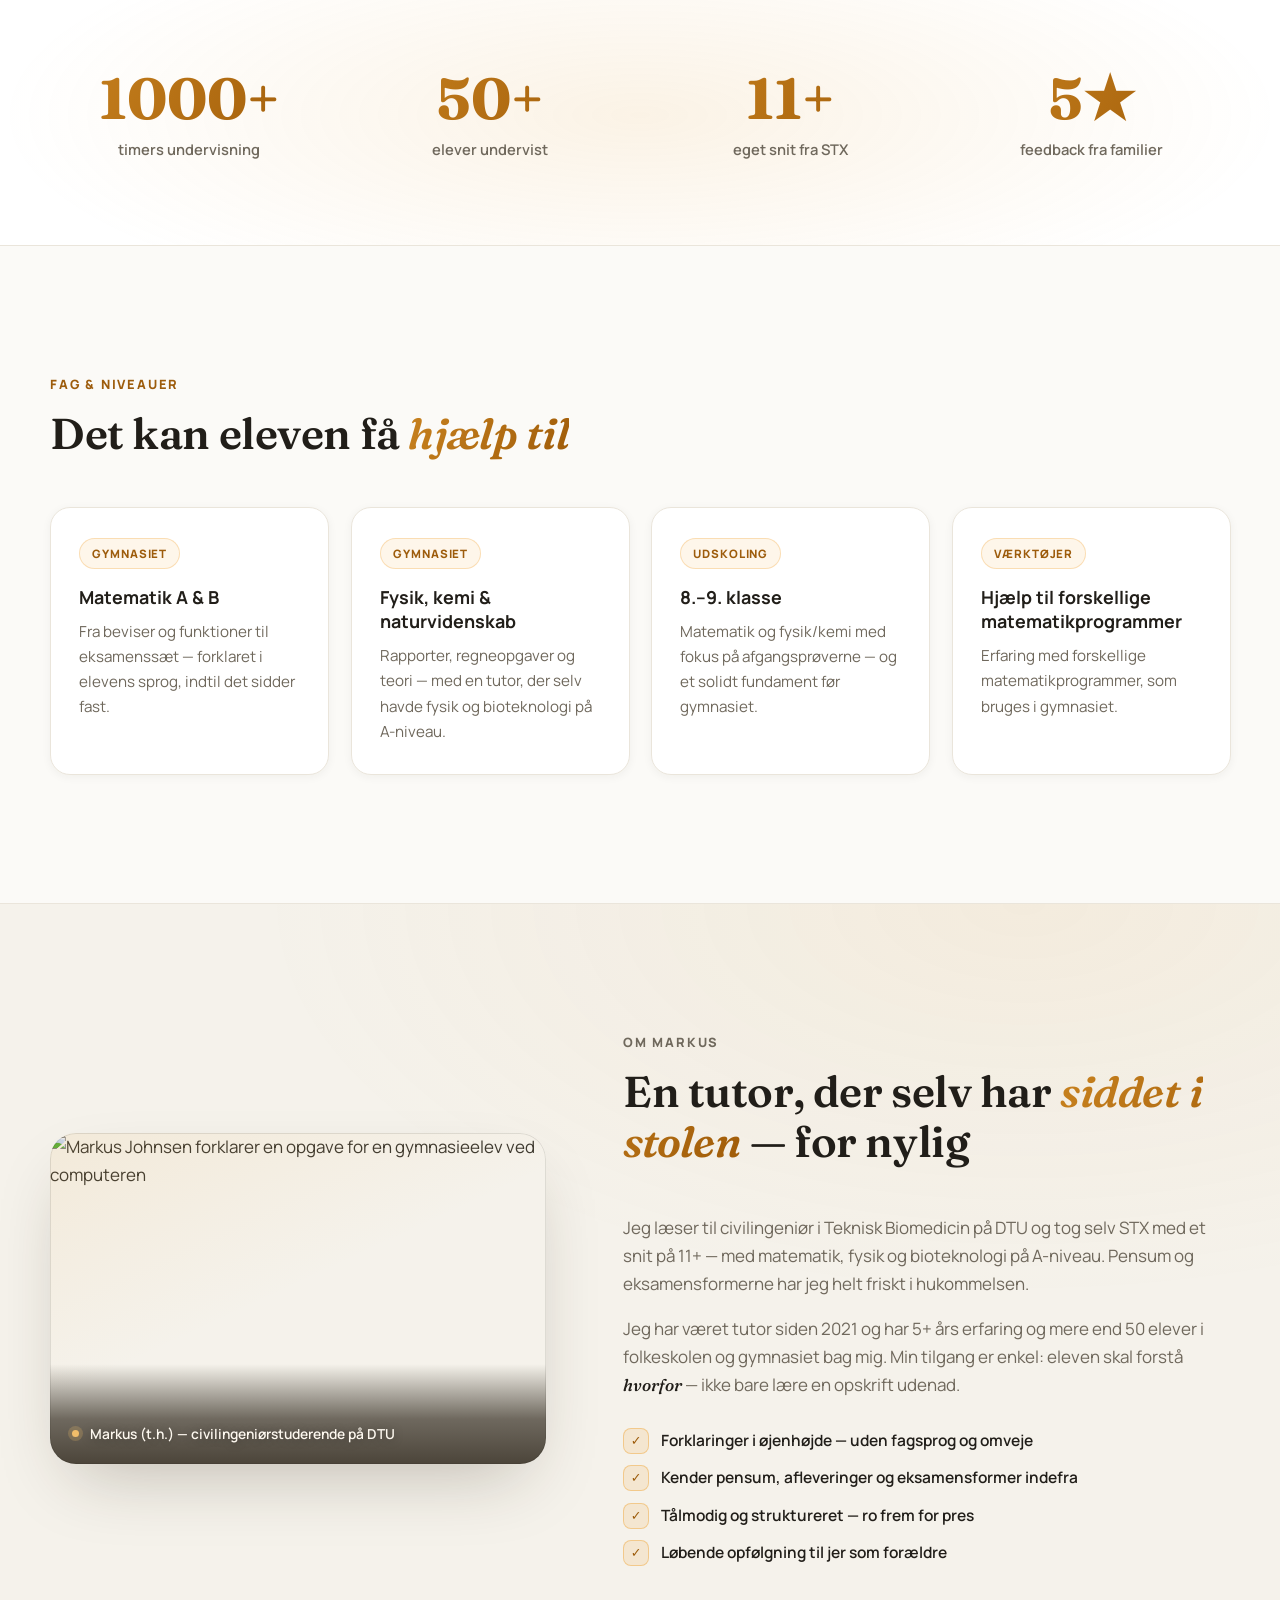
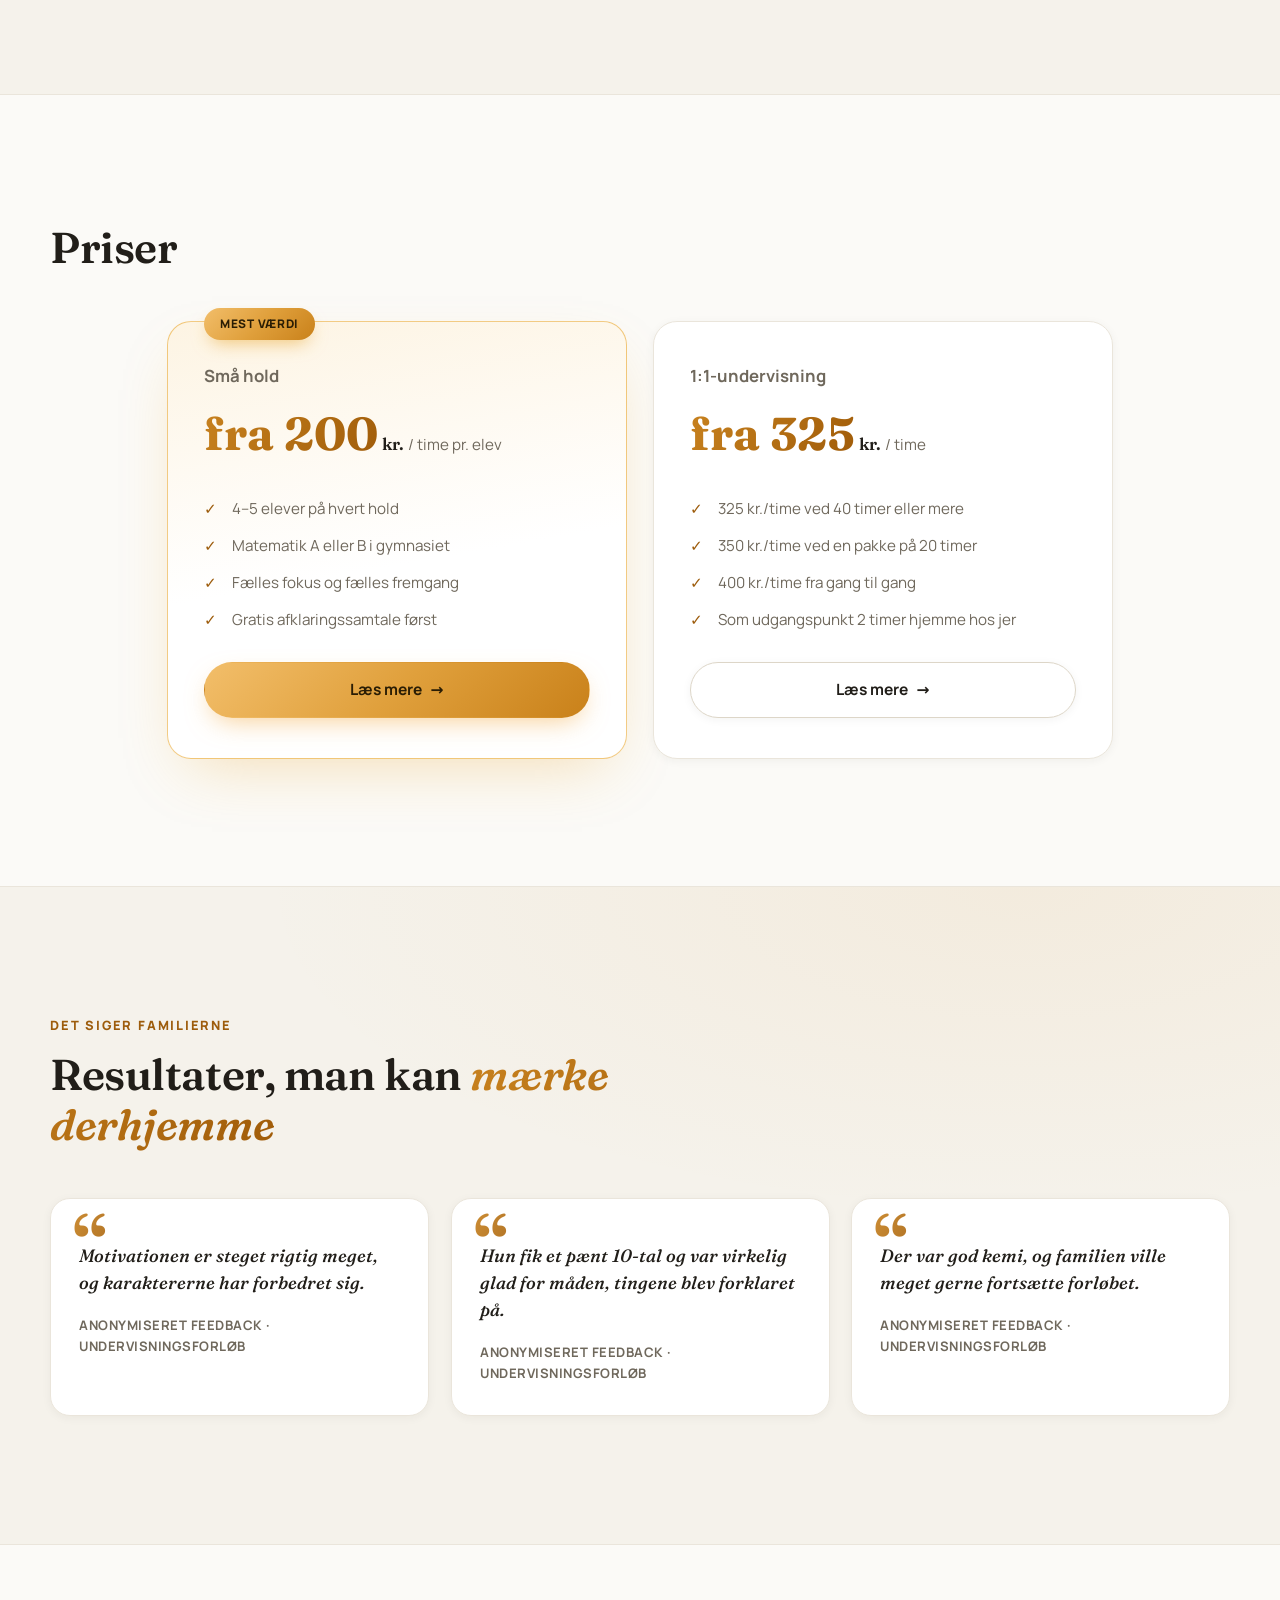
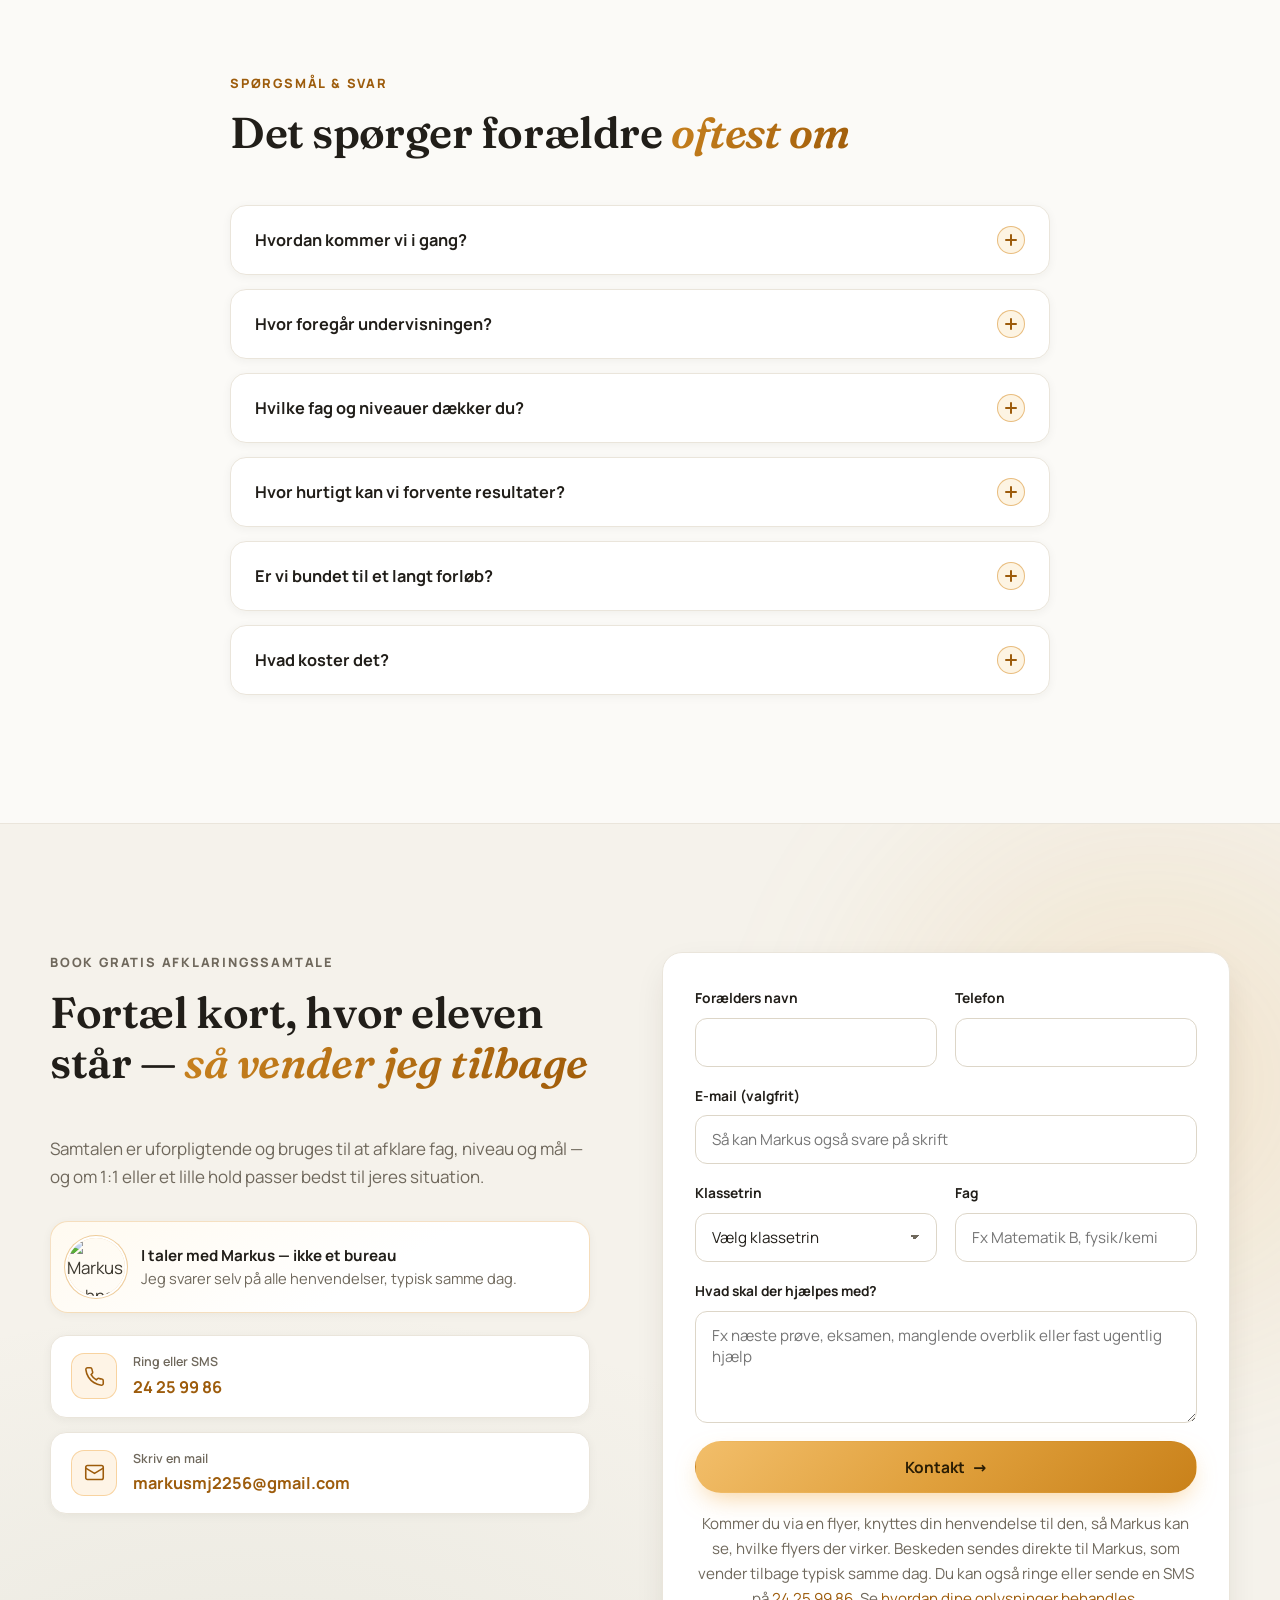
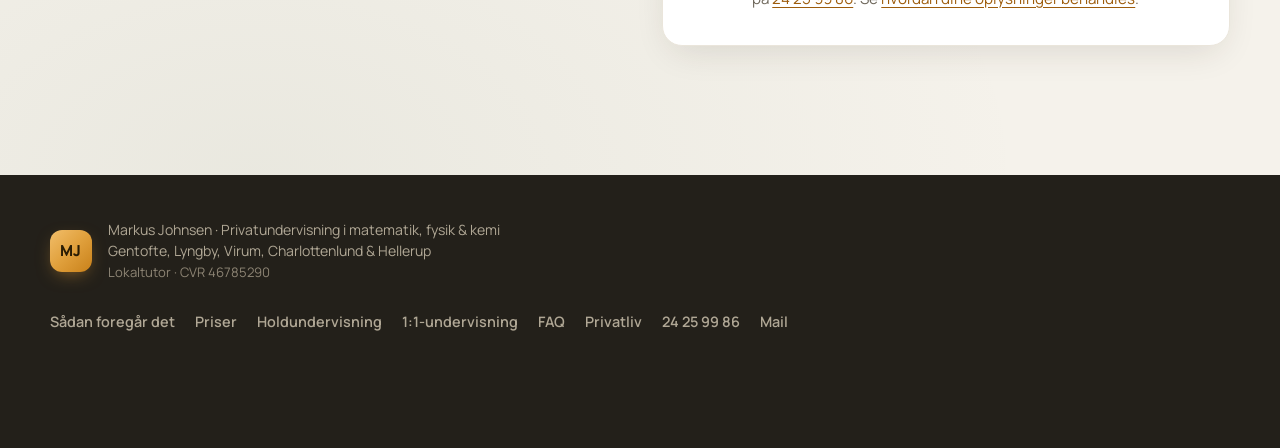
==== commit 1024ca53: "Tilføj kundeside, hvor forældre følger barnets forløb Forældre logger ind på /forloeb med et engangs" ====
--- a/index.html
+++ b/index.html
@@ -17,7 +17,7 @@
   <link rel="preload" as="image" href="assets/photos/hero-laugh.webp" imagesrcset="assets/photos/hero-laugh-900.webp 900w, assets/photos/hero-laugh.webp 1500w" imagesizes="(max-width: 1024px) 92vw, 46vw">
   <link rel="icon" type="image/svg+xml" href="favicon.svg">
   <link rel="stylesheet" href="assets/fonts.css">
-  <link rel="stylesheet" href="styles.css?v=7">
+  <link rel="stylesheet" href="styles.css?v=8">
   <noscript><style>.reveal, .reveal-stagger > * { opacity: 1; transform: none; }</style></noscript>
   <script type="application/ld+json">
   {
@@ -53,9 +53,11 @@
       <a href="eneundervisning.html">1:1-undervisning</a>
       <a href="#om">Om Markus</a>
       <a href="#faq">FAQ</a>
+      <a class="nav-login" href="forloeb.html">Log ind (forældre og elever)</a>
     </nav>
     <div class="header-actions">
       <a class="button button-primary button-small" href="#kontakt">Gratis samtale</a>
+      <a class="button button-ghost button-small header-login" href="forloeb.html">Log ind</a>
       <button class="nav-toggle" id="nav-toggle" aria-expanded="false" aria-controls="site-nav" aria-label="Menu">
         <span></span><span></span><span></span>
       </button>
--- a/styles.css
+++ b/styles.css
@@ -134,6 +134,9 @@
 .site-nav a[aria-current="page"]::after { transform: scaleX(1); }
 
 .header-actions { display: flex; align-items: center; gap: 12px; }
+/* Login til kundesiden: knap i sidehovedet på brede skærme, og et punkt i
+   menuen, når knapperne er skjult bag menuikonet. */
+.site-nav .nav-login { display: none; }
 
 .nav-toggle {
   display: none;
@@ -1108,6 +1111,11 @@
   .site-nav a::after { display: none; }
   .nav-toggle { display: flex; }
   .header-actions .button { display: none; }
+  .site-nav .nav-login {
+    display: block; margin-top: 6px; padding-top: 16px;
+    border-top: 1px solid var(--line); border-radius: 0 0 10px 10px;
+    color: var(--gold-2);
+  }
 }
 
 @media (max-width: 820px) {
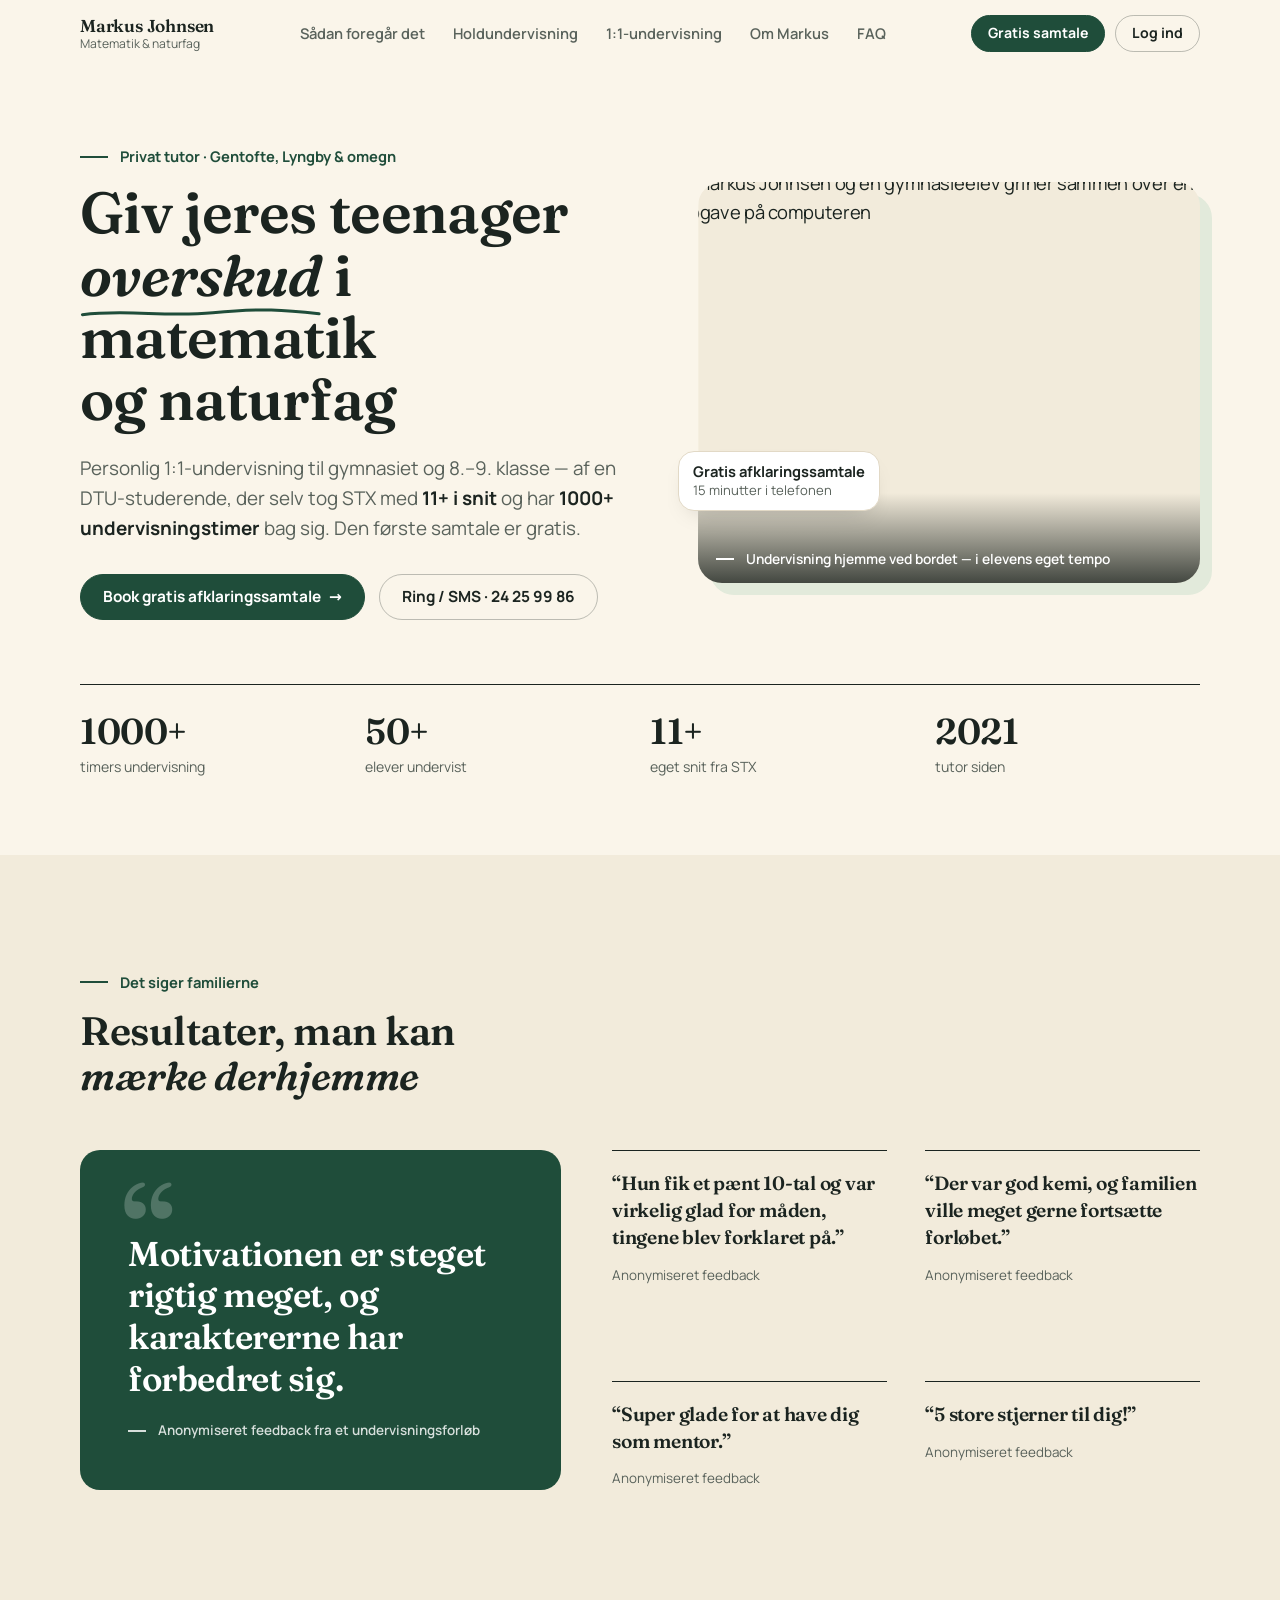
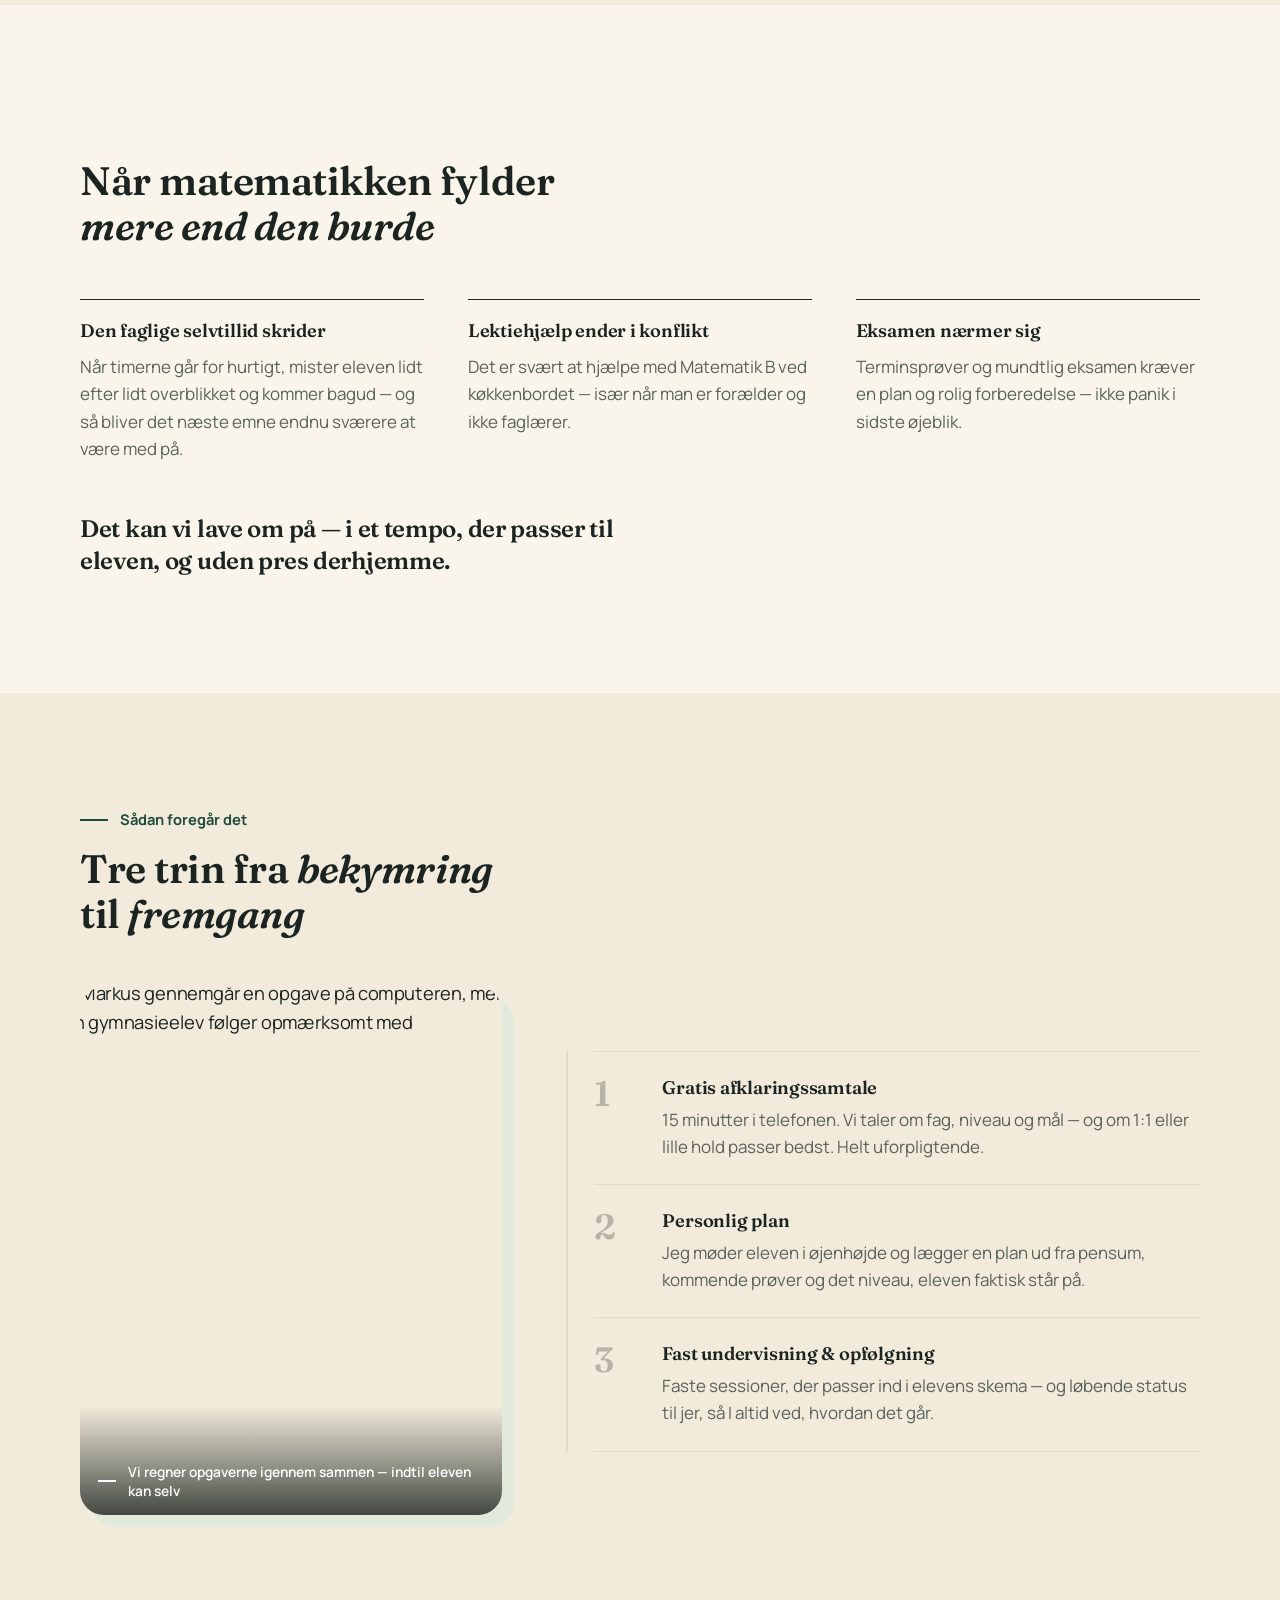
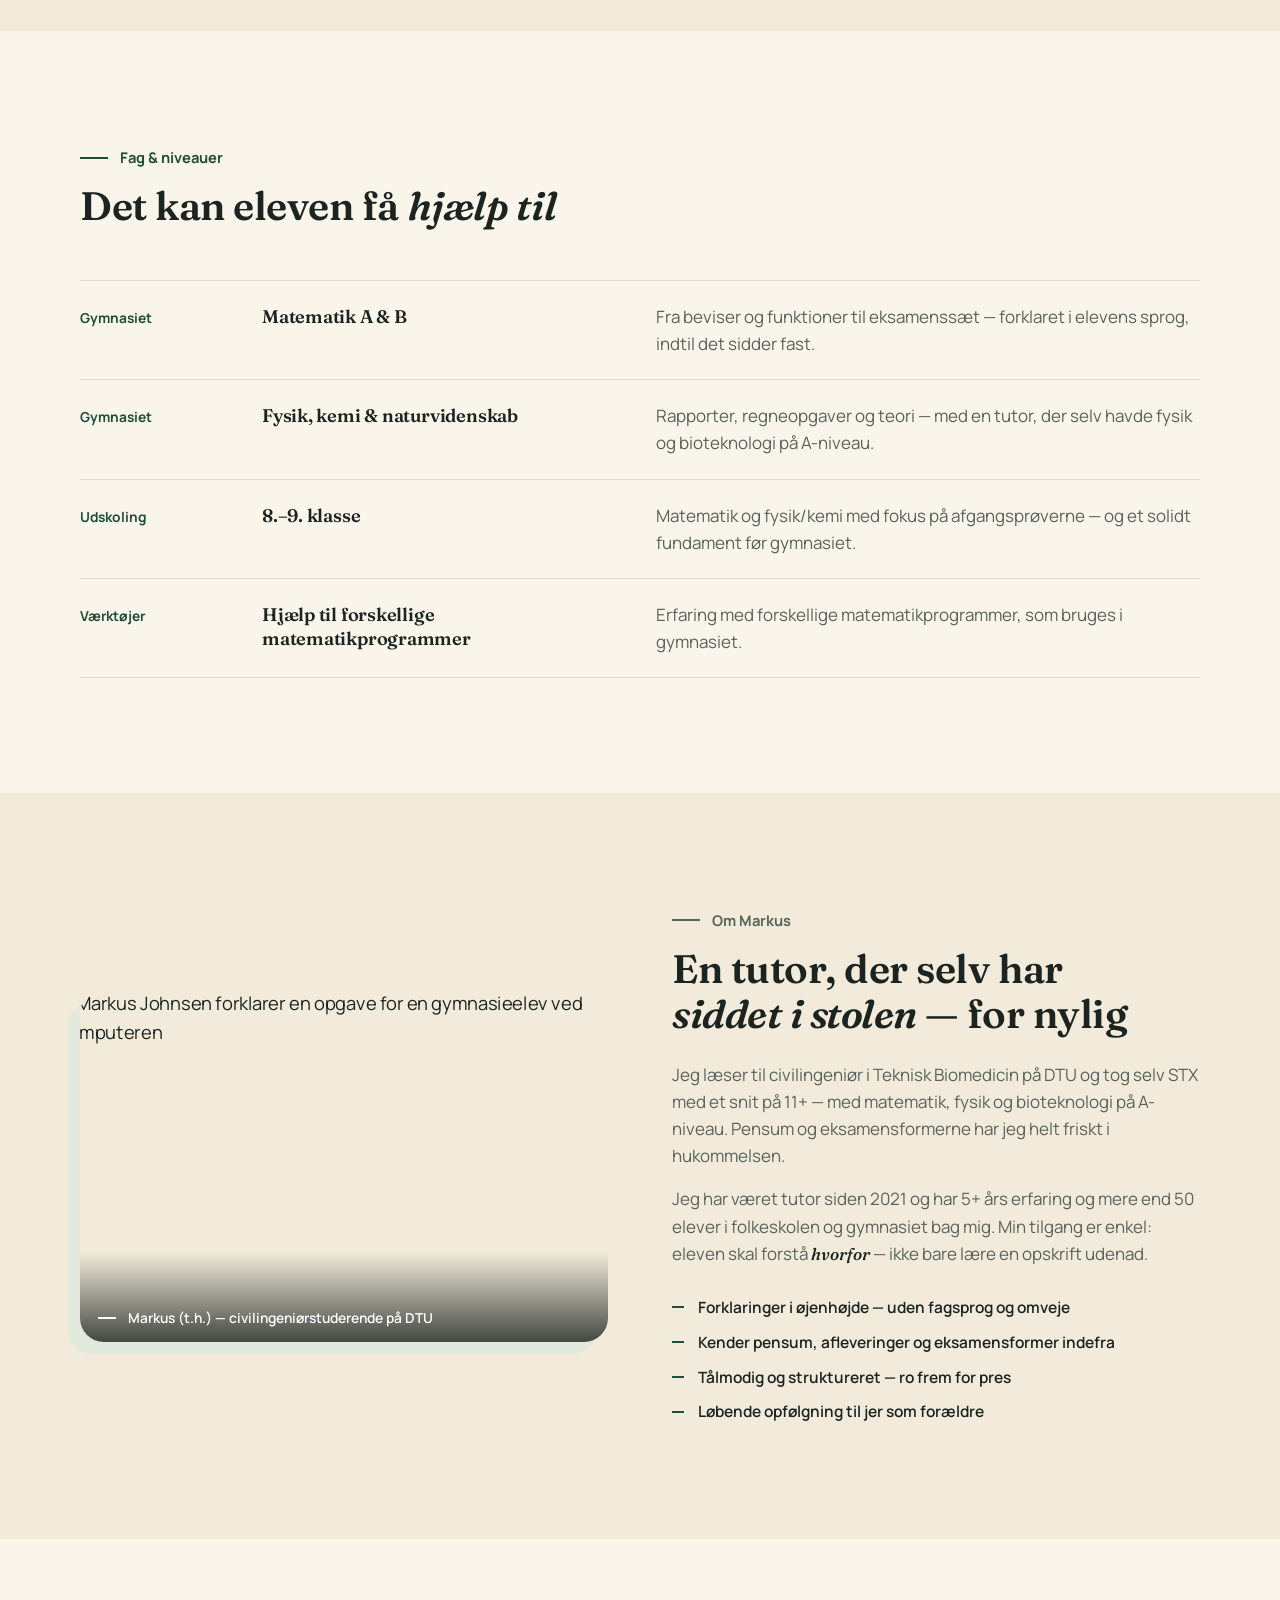
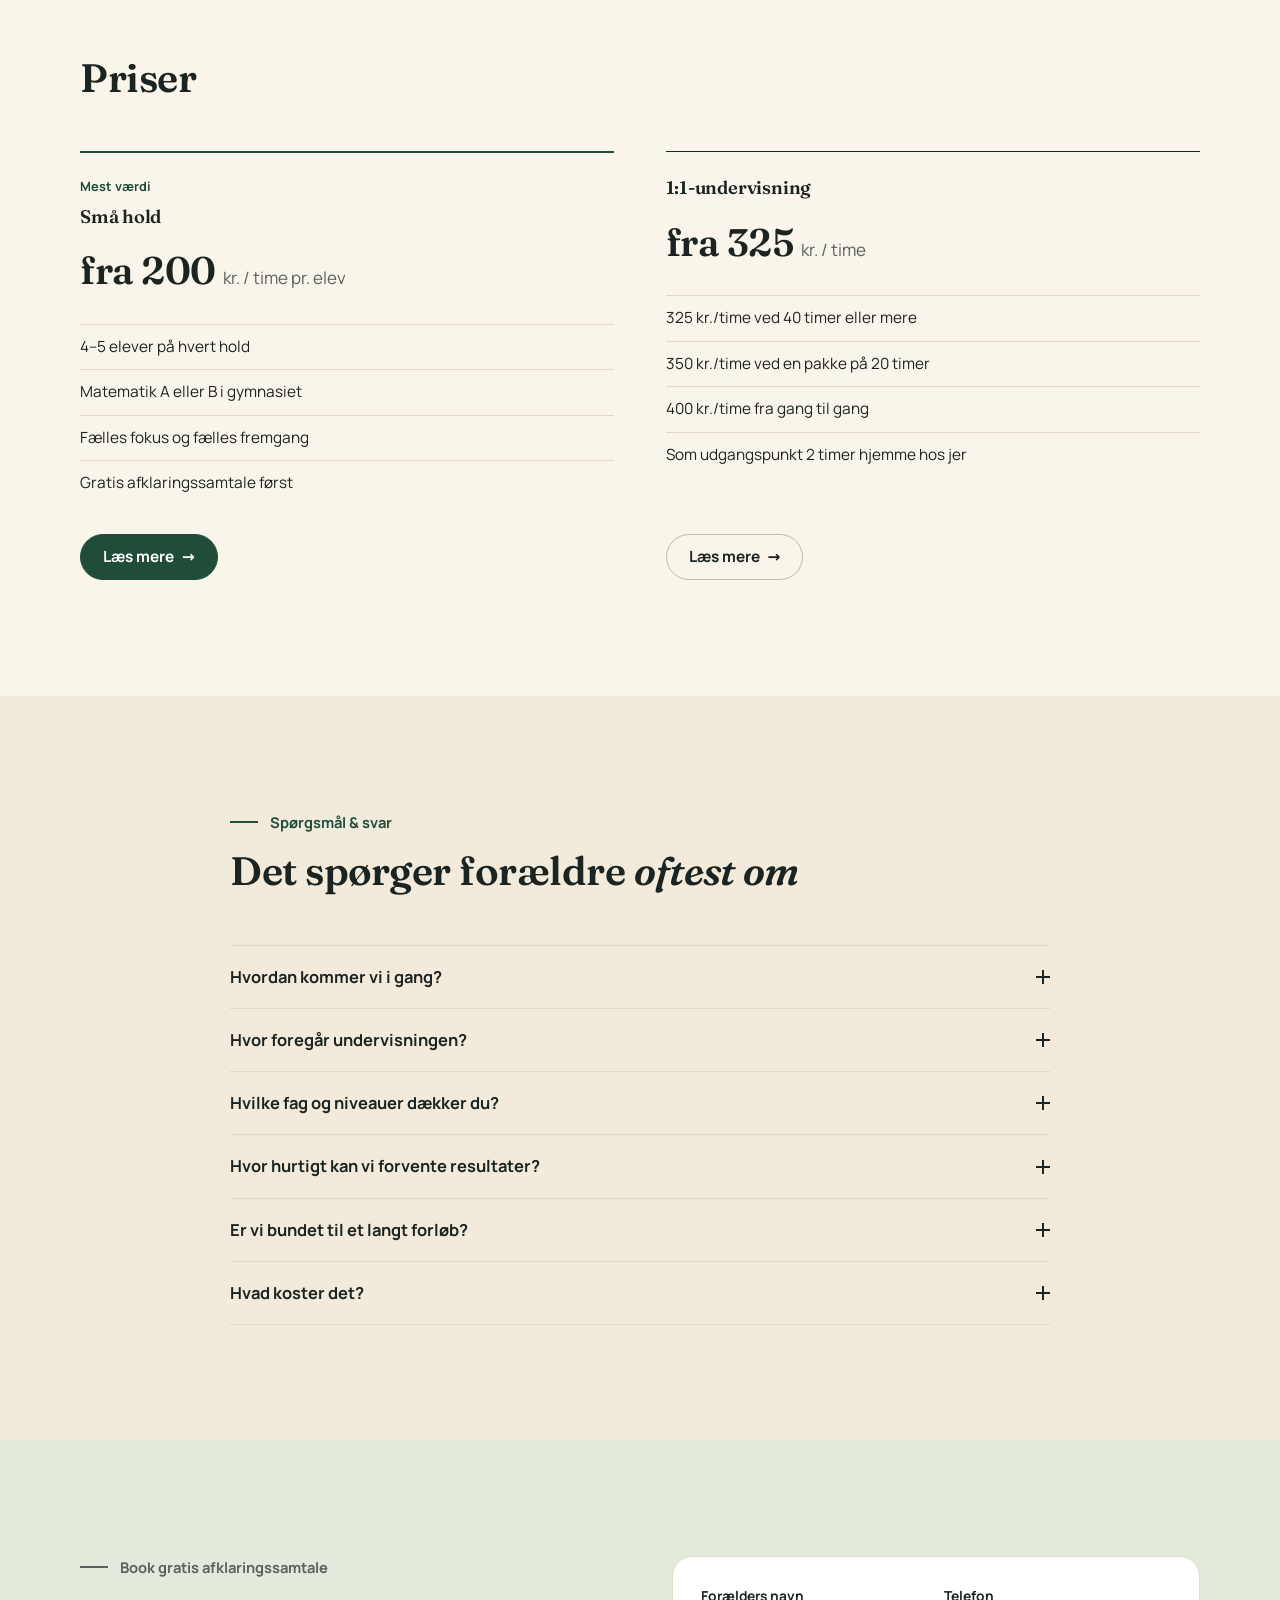
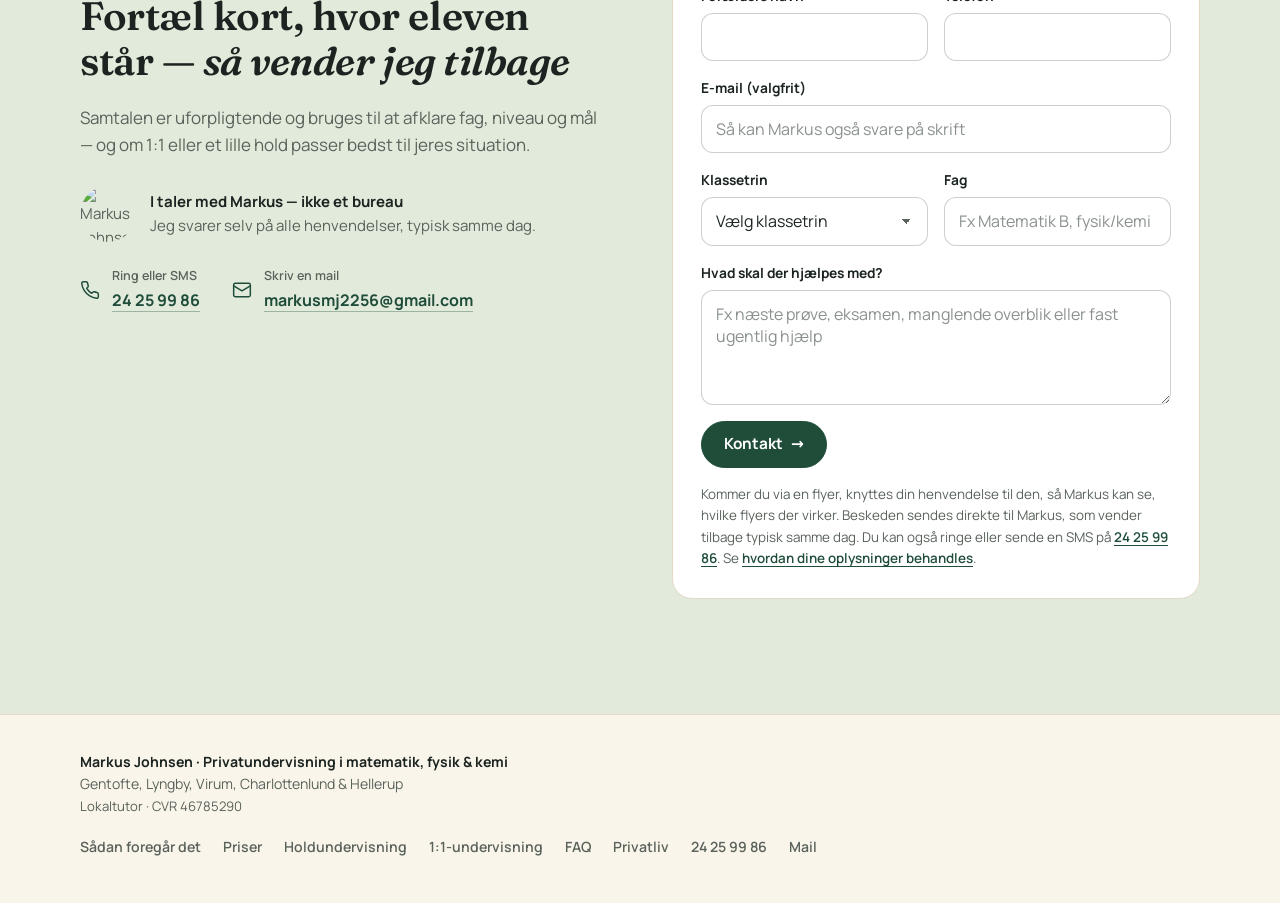
==== commit ecf4fe2e: "Nyt nordisk design i grøn og creme på hele sitet - Forside, 1:1, hold og privatliv deler et nyt styl" ====
--- a/index.html
+++ b/index.html
@@ -13,12 +13,12 @@
   <meta property="og:url" content="https://lokaltutor.dk/">
   <meta property="og:image" content="https://lokaltutor.dk/assets/photos/hero-laugh.jpg">
   <meta property="og:image:alt" content="Markus underviser en gymnasieelev ved computeren">
-  <meta name="theme-color" content="#fbfaf7">
+  <meta name="theme-color" content="#faf5ea">
   <link rel="preload" as="image" href="assets/photos/hero-laugh.webp" imagesrcset="assets/photos/hero-laugh-900.webp 900w, assets/photos/hero-laugh.webp 1500w" imagesizes="(max-width: 1024px) 92vw, 46vw">
   <link rel="icon" type="image/svg+xml" href="favicon.svg">
   <link rel="stylesheet" href="assets/fonts.css">
-  <link rel="stylesheet" href="styles.css?v=8">
-  <noscript><style>.reveal, .reveal-stagger > * { opacity: 1; transform: none; }</style></noscript>
+  <link rel="stylesheet" href="styles.css?v=10">
+  <script>if("IntersectionObserver" in window&&!matchMedia("(prefers-reduced-motion: reduce)").matches)document.documentElement.classList.add("js")</script>
   <script type="application/ld+json">
   {
     "@context": "https://schema.org",
@@ -37,11 +37,9 @@
   </script>
 </head>
 <body>
-  <div class="progress-bar" aria-hidden="true"><span id="progress"></span></div>
 
   <header class="site-header" id="site-header">
     <a class="brand" href="#top" aria-label="Markus Johnsen — forside">
-      <span class="brand-mark">MJ</span>
       <span class="brand-text">
         <strong>Markus Johnsen</strong>
         <small>Matematik & naturfag</small>
@@ -67,92 +65,66 @@
   <main id="top">
     <!-- ===== HERO ===== -->
     <section class="hero" id="hero" aria-labelledby="hero-title">
-      <div class="aurora" aria-hidden="true">
-        <div class="blob blob-a"></div>
-        <div class="blob blob-b"></div>
-        <div class="blob blob-c"></div>
-      </div>
-      <div class="hero-grid-lines" aria-hidden="true"></div>
-      <div class="math-field" aria-hidden="true">
-        <span class="glyph" data-depth="3" style="--x:8%;  --y:18%; --d:11s; --s:2.2rem">∫</span>
-        <span class="glyph" data-depth="6" style="--x:16%; --y:72%; --d:14s; --s:1.6rem">π</span>
-        <span class="glyph" data-depth="2" style="--x:30%; --y:10%; --d:13s; --s:1.4rem">Σ</span>
-        <span class="glyph" data-depth="5" style="--x:44%; --y:84%; --d:16s; --s:2.4rem">√x</span>
-        <span class="glyph" data-depth="4" style="--x:55%; --y:14%; --d:12s; --s:1.5rem">ƒ(x)</span>
-        <span class="glyph" data-depth="7" style="--x:68%; --y:64%; --d:15s; --s:1.8rem">Δ</span>
-        <span class="glyph" data-depth="3" style="--x:78%; --y:24%; --d:17s; --s:2.0rem">∞</span>
-        <span class="glyph" data-depth="6" style="--x:88%; --y:58%; --d:13s; --s:1.5rem">θ</span>
-        <span class="glyph" data-depth="2" style="--x:24%; --y:46%; --d:18s; --s:1.3rem">x²</span>
-        <span class="glyph" data-depth="5" style="--x:92%; --y:12%; --d:14s; --s:1.4rem">λ</span>
-      </div>
-
       <div class="hero-inner">
         <div class="hero-copy">
-          <p class="eyebrow reveal"><span class="dot" aria-hidden="true"></span>Privat tutor · Gentofte, Lyngby & omegn</p>
-          <h1 id="hero-title" class="reveal">Giv jeres teenager <em>overskud</em> i matematik og naturfag</h1>
+          <p class="eyebrow reveal">Privat tutor · Gentofte, Lyngby & omegn</p>
+          <h1 id="hero-title" class="reveal">Giv jeres teenager <em>overskud<svg class="squiggle" viewBox="0 0 200 12" preserveAspectRatio="none" aria-hidden="true"><path d="M2 8 C 40 2, 70 11, 110 6 S 170 3, 198 7"/></svg></em> i matematik og naturfag</h1>
           <p class="hero-lede reveal">Personlig 1:1-undervisning til gymnasiet og 8.–9. klasse — af en DTU-studerende, der selv tog STX med <strong>11+ i snit</strong> og har <strong>1000+ undervisningstimer</strong> bag sig. Den første samtale er gratis.</p>
           <div class="hero-actions reveal">
             <a class="button button-primary" href="#kontakt">Book gratis afklaringssamtale <span class="arrow" aria-hidden="true">→</span></a>
             <a class="button button-ghost" href="tel:+4524259986">Ring / SMS · 24 25 99 86</a>
           </div>
-          <ul class="hero-trust reveal" aria-label="Troværdighed">
-            <li><span class="stars" aria-hidden="true">★★★★★</span> Feedback fra familier</li>
-            <li>Tutor siden 2021 · 5+ års erfaring</li>
-          </ul>
-        </div>
-
-        <div class="hero-visual reveal">
-          <figure class="photo-frame hero-photo ratio-5-4">
+        </div>
+
+        <div class="hero-visual">
+          <figure class="photo-frame hero-photo ratio-5-4 reveal" style="--delay:0.15s">
             <picture>
               <source type="image/webp" srcset="assets/photos/hero-laugh-900.webp 900w, assets/photos/hero-laugh.webp 1500w" sizes="(max-width: 1024px) 92vw, 46vw">
               <img src="assets/photos/hero-laugh.jpg" srcset="assets/photos/hero-laugh-900.jpg 900w, assets/photos/hero-laugh.jpg 1500w" sizes="(max-width: 1024px) 92vw, 46vw" alt="Markus Johnsen og en gymnasieelev griner sammen over en opgave på computeren" width="1500" height="1200" fetchpriority="high">
             </picture>
-            <figcaption class="photo-caption"><span class="cap-dot" aria-hidden="true"></span>Undervisning hjemme ved bordet — i elevens eget tempo</figcaption>
+            <figcaption class="photo-caption">Undervisning hjemme ved bordet — i elevens eget tempo</figcaption>
           </figure>
-          <div class="float-chip chip-a" aria-hidden="true"><strong>1000+</strong><span>timers undervisning</span></div>
-          <div class="float-chip chip-b" aria-hidden="true"><strong>11+</strong><span>eget snit fra STX</span></div>
-        </div>
-      </div>
-
-      <a class="scroll-cue" href="#pain" aria-label="Scroll ned">
-        <span class="mouse" aria-hidden="true"><span class="wheel"></span></span>
-      </a>
-    </section>
-
-    <!-- ===== MARQUEE: anonymiserede elevanmeldelser ===== -->
-    <div class="marquee" aria-label="Anonymiseret feedback fra undervisningsforløb">
-      <div class="marquee-track">
-        <span>“Motivationen er steget rigtig meget, og karaktererne har forbedret sig”</span><i>★</i>
-        <span>“Hun fik et pænt 10-tal og roser måden, tingene bliver forklaret på”</span><i>★</i>
-        <span>“5 store stjerner til dig!”</span><i>★</i>
-        <span>“De synes, du virker rigtig dygtig og sød”</span><i>★</i>
-        <span>“Der er god kemi, og familien vil meget gerne fortsætte forløbet”</span><i>★</i>
-        <span>“Super glade for at have dig som mentor”</span><i>★</i>
-        <span aria-hidden="true">“Motivationen er steget rigtig meget, og karaktererne har forbedret sig”</span><i aria-hidden="true">★</i>
-        <span aria-hidden="true">“Hun fik et pænt 10-tal og roser måden, tingene bliver forklaret på”</span><i aria-hidden="true">★</i>
-        <span aria-hidden="true">“5 store stjerner til dig!”</span><i aria-hidden="true">★</i>
-        <span aria-hidden="true">“De synes, du virker rigtig dygtig og sød”</span><i aria-hidden="true">★</i>
-        <span aria-hidden="true">“Der er god kemi, og familien vil meget gerne fortsætte forløbet”</span><i aria-hidden="true">★</i>
-        <span aria-hidden="true">“Super glade for at have dig som mentor”</span><i aria-hidden="true">★</i>
-      </div>
-    </div>
-
-    <!-- ===== KAMPAGNE: gratis prøvehold i november ===== -->
-    <section class="campaign-band" id="proevehold-band" aria-labelledby="proevehold-band-title">
-      <div class="campaign-band-inner">
-        <div class="campaign-band-copy">
-          <p class="eyebrow eyebrow-campaign reveal"><span class="dot" aria-hidden="true"></span>Nyt · Kun november 2026</p>
-          <h2 id="proevehold-band-title" class="reveal">Gratis prøvehold i <em>skriftlig Matematik B</em></h2>
-          <p class="reveal">Fem søndage i november, kl. 10–12 hjemme hos mig i Gentofte. Vi træner den skriftlige eksamen på rigtige STX-sæt, jeg forbereder materialet, og du får noter og opgaver med hjem. Der er meget få pladser — derfor ansøger man med sin motivation.</p>
-          <a class="button button-primary reveal" href="holdundervisning.html#proevehold">Læs om prøveholdet og ansøg <span class="arrow" aria-hidden="true">→</span></a>
-        </div>
-        <ul class="campaign-band-dates reveal" aria-label="Datoer: søndag den 1., 8., 15., 22. og 29. november 2026">
-          <li aria-hidden="true"><strong>1</strong><span>nov</span></li>
-          <li aria-hidden="true"><strong>8</strong><span>nov</span></li>
-          <li aria-hidden="true"><strong>15</strong><span>nov</span></li>
-          <li aria-hidden="true"><strong>22</strong><span>nov</span></li>
-          <li aria-hidden="true"><strong>29</strong><span>nov</span></li>
-        </ul>
+          <div class="float-chip reveal" style="--delay:1s" aria-hidden="true"><strong>Gratis afklaringssamtale</strong><span>15 minutter i telefonen</span></div>
+        </div>
+      </div>
+
+      <ul class="facts reveal" style="--delay:0.5s" aria-label="Nøgletal">
+        <li><strong><span data-count="1000">1000</span>+</strong><span>timers undervisning</span></li>
+        <li><strong><span data-count="50">50</span>+</strong><span>elever undervist</span></li>
+        <li><strong><span data-count="11">11</span>+</strong><span>eget snit fra STX</span></li>
+        <li><strong>2021</strong><span>tutor siden</span></li>
+      </ul>
+    </section>
+
+    <!-- ===== ANMELDELSER ===== -->
+    <section class="section section-alt" id="udtalelser" aria-labelledby="udtalelser-title">
+      <div class="section-inner">
+        <p class="section-kicker reveal">Det siger familierne</p>
+        <h2 class="section-title reveal" id="udtalelser-title">Resultater, man kan <em>mærke derhjemme</em></h2>
+        <div class="reviews-grid">
+          <figure class="review review-lead reveal">
+            <blockquote>Motivationen er steget rigtig meget, og karaktererne har forbedret sig.</blockquote>
+            <figcaption>Anonymiseret feedback fra et undervisningsforløb</figcaption>
+          </figure>
+          <div class="reviews-list reveal-stagger">
+            <figure class="review glass-card">
+              <blockquote>Hun fik et pænt 10-tal og var virkelig glad for måden, tingene blev forklaret på.</blockquote>
+              <figcaption>Anonymiseret feedback</figcaption>
+            </figure>
+            <figure class="review glass-card">
+              <blockquote>Der var god kemi, og familien ville meget gerne fortsætte forløbet.</blockquote>
+              <figcaption>Anonymiseret feedback</figcaption>
+            </figure>
+            <figure class="review glass-card">
+              <blockquote>Super glade for at have dig som mentor.</blockquote>
+              <figcaption>Anonymiseret feedback</figcaption>
+            </figure>
+            <figure class="review glass-card">
+              <blockquote>5 store stjerner til dig!</blockquote>
+              <figcaption>Anonymiseret feedback</figcaption>
+            </figure>
+          </div>
+        </div>
       </div>
     </section>
 
@@ -163,23 +135,14 @@
         <h2 class="section-title reveal" id="pain-title">Når matematikken fylder <em>mere end den burde</em></h2>
         <div class="card-grid three reveal-stagger">
           <article class="glass-card">
-            <div class="card-icon" aria-hidden="true">
-              <svg viewBox="0 0 24 24" fill="none" stroke="currentColor" stroke-width="1.8" stroke-linecap="round" stroke-linejoin="round"><polyline points="22 17 13.5 8.5 8.5 13.5 2 7"/><polyline points="16 17 22 17 22 11"/></svg>
-            </div>
             <h3>Den faglige selvtillid skrider</h3>
             <p>Når timerne går for hurtigt, mister eleven lidt efter lidt overblikket og kommer bagud — og så bliver det næste emne endnu sværere at være med på.</p>
           </article>
           <article class="glass-card">
-            <div class="card-icon" aria-hidden="true">
-              <svg viewBox="0 0 24 24" fill="none" stroke="currentColor" stroke-width="1.8" stroke-linecap="round" stroke-linejoin="round"><path d="M21 15a2 2 0 0 1-2 2H7l-4 4V5a2 2 0 0 1 2-2h14a2 2 0 0 1 2 2z"/><line x1="9" y1="8" x2="15" y2="12"/><line x1="15" y1="8" x2="9" y2="12"/></svg>
-            </div>
             <h3>Lektiehjælp ender i konflikt</h3>
             <p>Det er svært at hjælpe med Matematik B ved køkkenbordet — især når man er forælder og ikke faglærer.</p>
           </article>
           <article class="glass-card">
-            <div class="card-icon" aria-hidden="true">
-              <svg viewBox="0 0 24 24" fill="none" stroke="currentColor" stroke-width="1.8" stroke-linecap="round" stroke-linejoin="round"><rect x="3" y="4" width="18" height="18" rx="2"/><line x1="16" y1="2" x2="16" y2="6"/><line x1="8" y1="2" x2="8" y2="6"/><line x1="3" y1="10" x2="21" y2="10"/><path d="M12 14v3"/><circle cx="12" cy="19.5" r="0.5"/></svg>
-            </div>
             <h3>Eksamen nærmer sig</h3>
             <p>Terminsprøver og mundtlig eksamen kræver en plan og rolig forberedelse — ikke panik i sidste øjeblik.</p>
           </article>
@@ -199,25 +162,25 @@
               <source type="image/webp" srcset="assets/photos/laptop-walkthrough-640.webp 640w, assets/photos/laptop-walkthrough.webp 1000w" sizes="(max-width: 1024px) 90vw, 32vw">
               <img src="assets/photos/laptop-walkthrough.jpg" srcset="assets/photos/laptop-walkthrough-640.jpg 640w, assets/photos/laptop-walkthrough.jpg 1000w" sizes="(max-width: 1024px) 90vw, 32vw" alt="Markus gennemgår en opgave på computeren, mens en gymnasieelev følger opmærksomt med" loading="lazy" width="1000" height="1250">
             </picture>
-            <figcaption class="photo-caption"><span class="cap-dot" aria-hidden="true"></span>Vi regner opgaverne igennem sammen — indtil eleven kan selv</figcaption>
+            <figcaption class="photo-caption">Vi regner opgaverne igennem sammen — indtil eleven kan selv</figcaption>
           </figure>
-          <div class="steps stacked reveal-stagger">
+          <div class="steps reveal">
             <article class="step">
-              <div class="step-num" aria-hidden="true"><span>1</span></div>
+              <div class="step-num" aria-hidden="true">1</div>
               <div>
                 <h3>Gratis afklaringssamtale</h3>
                 <p>15 minutter i telefonen. Vi taler om fag, niveau og mål — og om 1:1 eller lille hold passer bedst. Helt uforpligtende.</p>
               </div>
             </article>
             <article class="step">
-              <div class="step-num" aria-hidden="true"><span>2</span></div>
+              <div class="step-num" aria-hidden="true">2</div>
               <div>
                 <h3>Personlig plan</h3>
                 <p>Jeg møder eleven i øjenhøjde og lægger en plan ud fra pensum, kommende prøver og det niveau, eleven faktisk står på.</p>
               </div>
             </article>
             <article class="step">
-              <div class="step-num" aria-hidden="true"><span>3</span></div>
+              <div class="step-num" aria-hidden="true">3</div>
               <div>
                 <h3>Fast undervisning &amp; opfølgning</h3>
                 <p>Faste sessioner, der passer ind i elevens skema — og løbende status til jer, så I altid ved, hvordan det går.</p>
@@ -228,38 +191,28 @@
       </div>
     </section>
 
-    <!-- ===== STATS ===== -->
-    <section class="stats-band" aria-label="Nøgletal">
-      <div class="section-inner stats-grid">
-        <div class="stat reveal"><strong><span class="count" data-count="1000">0</span>+</strong><span>timers undervisning</span></div>
-        <div class="stat reveal"><strong><span class="count" data-count="50">0</span>+</strong><span>elever undervist</span></div>
-        <div class="stat reveal"><strong><span class="count" data-count="11">0</span>+</strong><span>eget snit fra STX</span></div>
-        <div class="stat reveal"><strong><span class="count" data-count="5">0</span>★</strong><span>feedback fra familier</span></div>
-      </div>
-    </section>
-
     <!-- ===== FAG ===== -->
     <section class="section" id="fag" aria-labelledby="fag-title">
       <div class="section-inner">
         <p class="section-kicker reveal">Fag & niveauer</p>
         <h2 class="section-title reveal" id="fag-title">Det kan eleven få <em>hjælp til</em></h2>
-        <div class="card-grid four reveal-stagger">
-          <article class="glass-card hover-lift">
+        <div class="subjects reveal-stagger">
+          <article class="subject">
             <span class="tag">Gymnasiet</span>
             <h3>Matematik A & B</h3>
             <p>Fra beviser og funktioner til eksamenssæt — forklaret i elevens sprog, indtil det sidder fast.</p>
           </article>
-          <article class="glass-card hover-lift">
+          <article class="subject">
             <span class="tag">Gymnasiet</span>
             <h3>Fysik, kemi & naturvidenskab</h3>
             <p>Rapporter, regneopgaver og teori — med en tutor, der selv havde fysik og bioteknologi på A-niveau.</p>
           </article>
-          <article class="glass-card hover-lift">
+          <article class="subject">
             <span class="tag">Udskoling</span>
             <h3>8.–9. klasse</h3>
             <p>Matematik og fysik/kemi med fokus på afgangsprøverne — og et solidt fundament før gymnasiet.</p>
           </article>
-          <article class="glass-card hover-lift">
+          <article class="subject">
             <span class="tag">Værktøjer</span>
             <h3>Hjælp til forskellige matematikprogrammer</h3>
             <p>Erfaring med forskellige matematikprogrammer, som bruges i gymnasiet.</p>
@@ -276,7 +229,7 @@
             <source type="image/webp" srcset="assets/photos/teaching-wide-860.webp 860w, assets/photos/teaching-wide.webp 1400w" sizes="(max-width: 1024px) 90vw, 42vw">
             <img src="assets/photos/teaching-wide.jpg" srcset="assets/photos/teaching-wide-860.jpg 860w, assets/photos/teaching-wide.jpg 1400w" sizes="(max-width: 1024px) 90vw, 42vw" alt="Markus Johnsen forklarer en opgave for en gymnasieelev ved computeren" loading="lazy" width="1400" height="933">
           </picture>
-          <figcaption class="photo-caption"><span class="cap-dot" aria-hidden="true"></span>Markus (t.h.) — civilingeniørstuderende på DTU</figcaption>
+          <figcaption class="photo-caption">Markus (t.h.) — civilingeniørstuderende på DTU</figcaption>
         </figure>
         <div class="about-copy">
           <p class="section-kicker reveal">Om Markus</p>
@@ -298,7 +251,7 @@
       <div class="section-inner">
         <h2 class="section-title reveal" id="priser-title">Priser</h2>
         <div class="price-grid reveal-stagger">
-          <article class="price-card featured tilt" data-tilt>
+          <article class="price-card featured">
             <span class="badge">Mest værdi</span>
             <h3>Små hold</h3>
             <p class="price"><span class="price-num">fra 200</span> kr. <span class="per">/ time pr. elev</span></p>
@@ -310,7 +263,7 @@
             </ul>
             <a class="button button-primary full" href="holdundervisning.html" aria-label="Læs mere om holdundervisning">Læs mere <span class="arrow" aria-hidden="true">→</span></a>
           </article>
-          <article class="price-card tilt" data-tilt>
+          <article class="price-card">
             <h3>1:1-undervisning</h3>
             <p class="price"><span class="price-num">fra 325</span> kr. <span class="per">/ time</span></p>
             <ul>
@@ -325,33 +278,8 @@
       </div>
     </section>
 
-    <!-- ===== TESTIMONIALS ===== -->
-    <section class="section section-alt" id="udtalelser" aria-labelledby="udtalelser-title">
-      <div class="section-inner">
-        <p class="section-kicker reveal">Det siger familierne</p>
-        <h2 class="section-title reveal" id="udtalelser-title">Resultater, man kan <em>mærke derhjemme</em></h2>
-        <div class="card-grid three reveal-stagger">
-          <figure class="quote-card glass-card">
-            <span class="quote-mark" aria-hidden="true">“</span>
-            <blockquote>Motivationen er steget rigtig meget, og karaktererne har forbedret sig.</blockquote>
-            <figcaption>Anonymiseret feedback · undervisningsforløb</figcaption>
-          </figure>
-          <figure class="quote-card glass-card">
-            <span class="quote-mark" aria-hidden="true">“</span>
-            <blockquote>Hun fik et pænt 10-tal og var virkelig glad for måden, tingene blev forklaret på.</blockquote>
-            <figcaption>Anonymiseret feedback · undervisningsforløb</figcaption>
-          </figure>
-          <figure class="quote-card glass-card">
-            <span class="quote-mark" aria-hidden="true">“</span>
-            <blockquote>Der var god kemi, og familien ville meget gerne fortsætte forløbet.</blockquote>
-            <figcaption>Anonymiseret feedback · undervisningsforløb</figcaption>
-          </figure>
-        </div>
-      </div>
-    </section>
-
     <!-- ===== FAQ ===== -->
-    <section class="section" id="faq" aria-labelledby="faq-title">
+    <section class="section section-alt" id="faq" aria-labelledby="faq-title">
       <div class="section-inner narrow">
         <p class="section-kicker reveal">Spørgsmål & svar</p>
         <h2 class="section-title reveal" id="faq-title">Det spørger forældre <em>oftest om</em></h2>
@@ -386,7 +314,6 @@
 
     <!-- ===== KONTAKT ===== -->
     <section class="section section-contact" id="kontakt" aria-labelledby="kontakt-title">
-      <div class="contact-glow" aria-hidden="true"></div>
       <div class="section-inner contact-layout">
         <div class="contact-copy">
           <p class="section-kicker reveal">Book gratis afklaringssamtale</p>
@@ -455,7 +382,6 @@
   <footer class="site-footer">
     <div class="footer-inner">
       <div class="footer-brand">
-        <span class="brand-mark">MJ</span>
         <p>Markus Johnsen · Privatundervisning i matematik, fysik & kemi<br>Gentofte, Lyngby, Virum, Charlottenlund & Hellerup<br><span class="footer-legal">Lokaltutor · CVR 46785290</span></p>
       </div>
       <nav class="footer-nav" aria-label="Footer">
@@ -497,6 +423,6 @@
   </dialog>
 
   <script src="flyer-tracking.js?v=2"></script>
-  <script src="script.js?v=7"></script>
+  <script src="script.js?v=8"></script>
 </body>
 </html>
--- a/styles.css
+++ b/styles.css
@@ -1,39 +1,42 @@
 /* ============================================================
-   Markus Johnsen Tutoring — lys & clean landingside
-   Varm, neutral palet afstemt efter fotografierne (dagslys,
-   træbord, hudtoner) så billeder og flader taler samme sprog.
+   Markus Johnsen Tutoring — nordisk, rolig landingside
+   Flader, hårfine linjer, serif-overskrifter og fotos.
+   Ingen gradienter, glas eller elementer i løkke.
+
+   Al bevægelse ligger under html.js. Klassen sættes af et lille
+   script i <head>, og kun når browseren kan IntersectionObserver
+   og brugeren ikke har bedt om reduceret bevægelse. Uden den står
+   alt indhold synligt og stille.
    ============================================================ */
 
 :root {
-  --bg: #fbfaf7;
-  --bg-2: #f5f2eb;
-  --bg-3: #ffffff;
+  --bg: #faf5ea;
+  --bg-alt: #f2ebdb;
   --surface: #ffffff;
-  --surface-2: #fdfcf9;
-  --line: #eae5db;
-  --line-strong: #ddd6c8;
-  --text: #3c382f;
-  --heading: #211e19;
-  --muted: #6f685c;
-  --gold: #d9912c;
-  --gold-2: #9d5c0c;
-  --clay: #9c4a45;
-  --sage: #76856a;
-  --grad-gold: linear-gradient(135deg, #f2be6a 0%, #e0a03c 50%, #c9811a 100%);
-  --grad-text: linear-gradient(120deg, #c8821f, #a05c09);
-  --shadow-sm: 0 2px 10px rgba(48, 36, 18, 0.05);
-  --shadow-md: 0 12px 36px -10px rgba(48, 36, 18, 0.14);
-  --shadow-lg: 0 30px 72px -24px rgba(48, 36, 18, 0.28);
-  --radius: 20px;
+  --ink: #1b2420;
+  --muted: #59625b;
+  --line: #e2d9c6;
+  --accent: #1f4d3a;
+  --accent-strong: #183d2e;
+  --accent-soft: #e2eadb;
+  --on-accent: #ffffff;
+  --r: 20px;        /* kort og flader */
+  --r-photo: 24px;  /* fotos */
+  --r-field: 12px;  /* felter og små bokse */
+  --r-btn: 999px;   /* knapper */
   --font-display: "Fraunces", Georgia, serif;
   --font-body: "Manrope", system-ui, -apple-system, sans-serif;
-  --header-h: 72px;
+  --ease: cubic-bezier(0.2, 0.7, 0.2, 1);
+  --header-h: 68px;
+  --pad: clamp(20px, 4vw, 40px);
+  --max: 1120px;
 }
 
 * { box-sizing: border-box; }
 [hidden] { display: none !important; }
 
-:focus-visible { outline: 3px solid var(--gold-2); outline-offset: 5px; }
+:focus-visible { outline: 2px solid var(--accent); outline-offset: 3px; }
+::selection { background: var(--accent-soft); }
 
 html {
   scroll-behavior: smooth;
@@ -44,16 +47,32 @@
   margin: 0;
   font-family: var(--font-body);
   font-size: 17px;
-  line-height: 1.65;
-  color: var(--text);
+  line-height: 1.6;
+  color: var(--ink);
   background: var(--bg);
   -webkit-font-smoothing: antialiased;
-  overflow-x: hidden;
+  overflow-x: clip;
 }
 
 img { max-width: 100%; height: auto; display: block; }
-
-h1, h2, h3 { color: var(--heading); }
+a { color: inherit; }
+p { margin: 0; }
+figure { margin: 0; }
+
+h1, h2, h3 { margin: 0; color: var(--ink); text-wrap: balance; }
+h1, h2, .section-title {
+  font-family: var(--font-display);
+  font-weight: 600;
+  letter-spacing: -0.012em;
+}
+h1 { font-size: clamp(2.3rem, 4.6vw, 3.6rem); line-height: 1.08; }
+h1 em, .section-title em { font-style: italic; }
+h3 {
+  font-family: var(--font-display);
+  font-weight: 600;
+  font-size: 1.14rem; line-height: 1.3;
+  letter-spacing: -0.012em;
+}
 
 .sr-only {
   position: absolute; width: 1px; height: 1px;
@@ -61,79 +80,39 @@
   clip: rect(0 0 0 0); white-space: nowrap; border: 0;
 }
 
-::selection { background: rgba(217, 145, 44, 0.28); }
-
-/* ---------- Scroll progress ---------- */
-.progress-bar {
-  position: fixed; top: 0; left: 0; right: 0;
-  height: 3px; z-index: 200;
-  background: transparent;
-}
-.progress-bar span {
-  display: block; height: 100%; width: 0;
-  background: var(--grad-gold);
-  box-shadow: 0 1px 6px rgba(240, 164, 55, 0.5);
-  transition: width 0.1s linear;
-}
-
 /* ---------- Header ---------- */
 .site-header {
-  position: fixed; top: 0; left: 0; right: 0;
+  position: sticky; top: 0;
   z-index: 100;
   display: flex; align-items: center; justify-content: space-between;
-  gap: 16px;
+  gap: 24px;
   height: var(--header-h);
-  padding: 0 clamp(16px, 4vw, 40px);
-  transition: background 0.35s ease, border-color 0.35s ease, box-shadow 0.35s ease, backdrop-filter 0.35s ease;
+  padding-inline: max(var(--pad), calc((100% - var(--max)) / 2));
+  background: color-mix(in srgb, var(--bg) 92%, transparent);
+  -webkit-backdrop-filter: blur(10px);
+  backdrop-filter: blur(10px);
   border-bottom: 1px solid transparent;
-}
-.site-header.scrolled {
-  background: rgba(255, 255, 255, 0.82);
-  -webkit-backdrop-filter: blur(18px);
-  backdrop-filter: blur(18px);
-  border-bottom-color: var(--line);
-  box-shadow: var(--shadow-sm);
-}
-
-.brand {
-  display: flex; align-items: center; gap: 12px;
-  text-decoration: none; color: var(--heading);
-}
-.brand-mark {
-  display: grid; place-items: center;
-  width: 42px; height: 42px;
-  border-radius: 12px;
-  background: var(--grad-gold);
-  color: #2a1d04;
-  font-weight: 800; font-size: 0.95rem; letter-spacing: 0.02em;
-  box-shadow: 0 6px 18px -6px rgba(240, 164, 55, 0.55);
-}
+  transition: border-color 0.25s ease;
+}
+.site-header.scrolled { border-bottom-color: var(--line); }
+
+.brand { display: flex; align-items: center; text-decoration: none; color: var(--ink); }
 .brand-text { display: flex; flex-direction: column; line-height: 1.2; }
-.brand-text strong { font-size: 0.98rem; font-weight: 700; }
-.brand-text small { color: var(--muted); font-size: 0.74rem; letter-spacing: 0.04em; }
-
-.site-nav { display: flex; gap: clamp(14px, 2.2vw, 28px); white-space: nowrap; }
+.brand-text strong { font-family: var(--font-display); font-weight: 600; font-size: 1.08rem; letter-spacing: -0.012em; }
+.brand-text small { color: var(--muted); font-size: 0.76rem; }
+
+.site-nav { display: flex; gap: clamp(16px, 2.2vw, 28px); white-space: nowrap; }
 .site-nav a {
-  position: relative;
   color: var(--muted); text-decoration: none;
   font-size: 0.92rem; font-weight: 600;
   padding: 6px 0;
-  transition: color 0.25s ease;
-}
-.site-nav a::after {
-  content: ""; position: absolute; left: 0; bottom: 0;
-  width: 100%; height: 2px;
-  background: var(--grad-gold);
-  border-radius: 2px;
-  transform: scaleX(0); transform-origin: left;
-  transition: transform 0.3s cubic-bezier(0.22, 1, 0.36, 1);
-}
-.site-nav a:hover { color: var(--heading); }
-.site-nav a:hover::after { transform: scaleX(1); }
-.site-nav a[aria-current="page"] { color: var(--heading); }
-.site-nav a[aria-current="page"]::after { transform: scaleX(1); }
-
-.header-actions { display: flex; align-items: center; gap: 12px; }
+  box-shadow: inset 0 -1px 0 transparent;
+  transition: color 0.2s ease, box-shadow 0.2s ease;
+}
+.site-nav a:hover { color: var(--ink); }
+.site-nav a[aria-current="page"] { color: var(--ink); box-shadow: inset 0 -1px 0 var(--ink); }
+
+.header-actions { display: flex; align-items: center; gap: 10px; }
 /* Login til kundesiden: knap i sidehovedet på brede skærme, og et punkt i
    menuen, når knapperne er skjult bag menuikonet. */
 .site-nav .nav-login { display: none; }
@@ -141,1023 +120,481 @@
 .nav-toggle {
   display: none;
   flex-direction: column; justify-content: center; gap: 5px;
-  width: 42px; height: 42px;
-  background: var(--surface); border: 1px solid var(--line-strong);
-  border-radius: 12px; cursor: pointer; padding: 0 10px;
-  box-shadow: var(--shadow-sm);
+  width: 44px; height: 44px;
+  background: transparent; border: 1px solid color-mix(in srgb, var(--ink) 28%, transparent);
+  border-radius: var(--r-field); cursor: pointer; padding: 0 11px;
 }
 .nav-toggle span {
   display: block; height: 2px; width: 100%;
-  background: var(--heading); border-radius: 2px;
-  transition: transform 0.3s ease, opacity 0.3s ease;
+  background: var(--ink);
+  transition: transform 0.3s var(--ease), opacity 0.2s ease;
 }
 .nav-toggle[aria-expanded="true"] span:nth-child(1) { transform: translateY(7px) rotate(45deg); }
 .nav-toggle[aria-expanded="true"] span:nth-child(2) { opacity: 0; }
 .nav-toggle[aria-expanded="true"] span:nth-child(3) { transform: translateY(-7px) rotate(-45deg); }
 
-/* ---------- Buttons ---------- */
+/* ---------- Knapper: farveskift og en pil, der flytter sig 3px ---------- */
 .button {
   display: inline-flex; align-items: center; justify-content: center; gap: 8px;
-  padding: 14px 26px;
-  border-radius: 999px;
+  padding: 13px 22px;
+  border: 1px solid var(--accent); border-radius: var(--r-btn);
+  background: var(--accent); color: var(--on-accent);
   font-family: var(--font-body);
-  font-size: 0.97rem; font-weight: 700;
-  text-decoration: none; cursor: pointer;
-  border: 1px solid transparent;
-  transition: transform 0.25s cubic-bezier(0.22, 1, 0.36, 1), box-shadow 0.25s ease, background 0.25s ease, border-color 0.25s ease;
-  will-change: transform;
-}
-.button-primary {
-  background: var(--grad-gold);
-  color: #2a1d04;
-  box-shadow: 0 10px 26px -8px rgba(240, 164, 55, 0.55);
-}
-.button-primary:hover {
-  transform: translateY(-2px) scale(1.02);
-  box-shadow: 0 16px 36px -8px rgba(240, 164, 55, 0.65);
-}
-.button-primary:active { transform: translateY(0) scale(0.99); }
-.button-primary .arrow { transition: transform 0.25s ease; }
-.button-primary:hover .arrow { transform: translateX(4px); }
-
+  font-size: 0.96rem; font-weight: 700; line-height: 1.2;
+  text-decoration: none; cursor: pointer; white-space: nowrap;
+  transition: background-color 0.2s ease, border-color 0.2s ease, color 0.2s ease;
+}
+.button:hover { background: var(--accent-strong); border-color: var(--accent-strong); }
+.button:active { transform: translateY(1px); }
+.button[disabled] { opacity: 0.7; cursor: progress; }
+.button .arrow { display: inline-block; transition: transform 0.25s var(--ease); }
+.button:hover .arrow { transform: translateX(3px); }
 .button-ghost {
-  background: var(--surface);
-  color: var(--heading);
-  border-color: var(--line-strong);
-  box-shadow: var(--shadow-sm);
-}
-.button-ghost:hover {
-  transform: translateY(-2px);
-  border-color: rgba(240, 164, 55, 0.55);
-  box-shadow: var(--shadow-md);
-}
-.button-small { padding: 10px 20px; font-size: 0.88rem; }
+  background: transparent; color: var(--ink);
+  border-color: color-mix(in srgb, var(--ink) 28%, transparent);
+}
+.button-ghost:hover { background: transparent; border-color: var(--ink); }
+.button-small { padding: 9px 16px; font-size: 0.88rem; }
 .button.full { width: 100%; }
 
+/* ---------- Kicker med en kort streg ---------- */
+.eyebrow, .section-kicker {
+  display: flex; align-items: center; gap: 12px;
+  margin: 0 0 14px;
+  font-size: 0.92rem; font-weight: 700;
+  color: var(--accent);
+}
+.eyebrow::before, .section-kicker::before {
+  content: ""; flex: 0 0 28px; height: 2px; background: currentColor;
+}
+
 /* ---------- Hero ---------- */
-.hero {
-  position: relative;
-  min-height: 100svh;
-  display: flex; flex-direction: column; justify-content: center;
-  padding: calc(var(--header-h) + 40px) clamp(16px, 4vw, 40px) 80px;
-  overflow: hidden;
-  isolation: isolate;
-  background: linear-gradient(180deg, #ffffff 0%, var(--bg) 100%);
-}
-
-.aurora { position: absolute; inset: 0; z-index: -2; }
-.blob {
-  position: absolute;
-  border-radius: 50%;
-  filter: blur(90px);
-  opacity: 0.5;
-  animation: drift 18s ease-in-out infinite alternate;
-}
-.blob-a {
-  width: 55vw; height: 55vw; max-width: 760px; max-height: 760px;
-  background: radial-gradient(circle at 30% 30%, rgba(224, 160, 60, 0.20), transparent 65%);
-  top: -18%; left: -12%;
-}
-.blob-b {
-  width: 48vw; height: 48vw; max-width: 660px; max-height: 660px;
-  background: radial-gradient(circle at 60% 40%, rgba(156, 74, 69, 0.13), transparent 65%);
-  bottom: -22%; right: -8%;
-  animation-duration: 22s; animation-delay: -6s;
-}
-.blob-c {
-  width: 34vw; height: 34vw; max-width: 480px; max-height: 480px;
-  background: radial-gradient(circle at 50% 50%, rgba(118, 133, 106, 0.16), transparent 65%);
-  top: 38%; left: 46%;
-  animation-duration: 26s; animation-delay: -12s;
-}
-@keyframes drift {
-  0%   { transform: translate(0, 0) scale(1); }
-  50%  { transform: translate(4vw, -3vh) scale(1.12); }
-  100% { transform: translate(-3vw, 4vh) scale(0.95); }
-}
-
-.hero-grid-lines {
-  position: absolute; inset: 0; z-index: -1;
-  background-image:
-    linear-gradient(rgba(60, 48, 28, 0.05) 1px, transparent 1px),
-    linear-gradient(90deg, rgba(60, 48, 28, 0.05) 1px, transparent 1px);
-  background-size: 72px 72px;
-  -webkit-mask-image: radial-gradient(ellipse 80% 70% at 50% 40%, black 30%, transparent 75%);
-  mask-image: radial-gradient(ellipse 80% 70% at 50% 40%, black 30%, transparent 75%);
-}
-
-.math-field { position: absolute; inset: 0; z-index: -1; pointer-events: none; }
-.glyph {
-  position: absolute;
-  left: var(--x); top: var(--y);
-  font-family: var(--font-display);
-  font-style: italic;
-  font-size: var(--s);
-  color: rgba(33, 30, 25, 0.085);
-  animation: floaty var(--d) ease-in-out infinite alternate;
-  will-change: transform;
-}
-.glyph:nth-child(even) { color: rgba(160, 92, 9, 0.16); }
-@keyframes floaty {
-  from { translate: 0 -14px; rotate: -4deg; }
-  to   { translate: 0 14px;  rotate: 5deg; }
-}
-
+.hero { padding: clamp(40px, 6vw, 80px) var(--pad) clamp(48px, 6vw, 80px); }
 .hero-inner {
   display: grid;
-  grid-template-columns: minmax(0, 1.1fr) minmax(0, 0.9fr);
-  gap: clamp(32px, 5vw, 72px);
+  grid-template-columns: minmax(0, 1.05fr) minmax(0, 0.95fr);
+  gap: clamp(32px, 5vw, 64px);
   align-items: center;
-  width: min(1180px, 100%);
+  width: min(var(--max), 100%);
   margin: 0 auto;
 }
-
-.eyebrow {
-  display: inline-flex; align-items: center; gap: 10px;
-  margin: 0 0 22px;
-  padding: 8px 18px;
-  border-radius: 999px;
-  border: 1px solid var(--line-strong);
-  background: rgba(255, 255, 255, 0.8);
-  -webkit-backdrop-filter: blur(10px);
-  backdrop-filter: blur(10px);
-  box-shadow: var(--shadow-sm);
-  font-size: 0.82rem; font-weight: 700;
-  letter-spacing: 0.06em; text-transform: uppercase;
+.hero h1 { margin-bottom: 22px; }
+.hero h1 em { position: relative; }
+/* Kun ordet med stregen under må ikke brydes; ellers knækker stregen over to linjer. */
+.hero h1 em:has(> .squiggle) { white-space: nowrap; }
+.squiggle {
+  display: block; position: absolute; left: 0; bottom: -0.14em;
+  width: 100%; height: 0.2em; overflow: visible;
+}
+.squiggle path {
+  fill: none; stroke: var(--accent); stroke-width: 3; stroke-linecap: round;
+  vector-effect: non-scaling-stroke;
+}
+
+.hero-lede {
+  max-width: 52ch;
+  font-size: clamp(1.05rem, 1.5vw, 1.18rem);
   color: var(--muted);
 }
-.eyebrow .dot {
-  width: 8px; height: 8px; border-radius: 50%;
-  background: var(--gold);
-  box-shadow: 0 0 0 0 rgba(232, 160, 32, 0.5);
-  animation: pulse 2.2s ease-out infinite;
-}
-@keyframes pulse {
-  0% { box-shadow: 0 0 0 0 rgba(232, 160, 32, 0.5); }
-  70% { box-shadow: 0 0 0 9px rgba(232, 160, 32, 0); }
-  100% { box-shadow: 0 0 0 0 rgba(232, 160, 32, 0); }
-}
-
-h1 {
-  margin: 0 0 22px;
-  font-family: var(--font-display);
-  font-weight: 600;
-  font-size: clamp(2.3rem, 4.4vw, 3.5rem);
-  line-height: 1.1;
-  letter-spacing: -0.015em;
-}
-h1 em, .section-title em {
-  font-style: italic;
-  background: var(--grad-text);
-  -webkit-background-clip: text;
-  background-clip: text;
-  color: transparent;
-}
-
-.hero-lede {
-  margin: 0 0 34px;
-  max-width: 54ch;
-  font-size: clamp(1.05rem, 1.6vw, 1.2rem);
-  color: var(--muted);
-}
-.hero-lede strong { color: var(--heading); font-weight: 700; }
-
-.hero-actions { display: flex; flex-wrap: wrap; gap: 14px; margin-bottom: 30px; }
+.hero-lede strong { color: var(--ink); font-weight: 700; }
+
+.hero-actions { display: flex; flex-wrap: wrap; align-items: center; gap: 14px; margin-top: 30px; }
 
 .hero-trust {
-  display: flex; flex-wrap: wrap; gap: 10px 26px;
-  margin: 0; padding: 0; list-style: none;
+  display: flex; flex-wrap: wrap; gap: 8px 26px;
+  margin: 28px 0 0; padding: 0; list-style: none;
   color: var(--muted); font-size: 0.9rem; font-weight: 600;
 }
-.hero-trust .stars { color: var(--gold); letter-spacing: 2px; margin-right: 6px; }
+.hero-trust li { position: relative; padding-left: 20px; }
+.hero-trust li::before {
+  content: ""; position: absolute; left: 0; top: 0.72em;
+  width: 10px; height: 2px; background: var(--accent);
+}
+
+/* Nøgletal under hero'en */
+.facts {
+  position: relative;
+  display: grid; grid-template-columns: repeat(4, 1fr); gap: 20px;
+  width: min(var(--max), 100%);
+  margin: clamp(40px, 5vw, 64px) auto 0; padding: 28px 0 0;
+  list-style: none;
+}
+.facts::before {
+  content: ""; position: absolute; left: 0; right: 0; top: 0;
+  height: 1px; background: var(--ink); transform-origin: left;
+}
+.facts strong {
+  display: block;
+  font-family: var(--font-display); font-weight: 600; letter-spacing: -0.012em;
+  font-size: clamp(1.7rem, 2.8vw, 2.3rem); line-height: 1.1;
+  font-variant-numeric: tabular-nums;
+}
+.facts li > span { font-size: 0.88rem; color: var(--muted); }
 
 /* ---------- Fotosystem: én ramme, alle billeder ---------- */
-.photo-frame {
-  position: relative;
-  margin: 0;
-  border-radius: 26px;
-  overflow: hidden;
-  background: var(--bg-2);
-  box-shadow: var(--shadow-lg);
-  isolation: isolate;
-}
-.photo-frame picture { display: block; }
-.photo-frame img {
-  width: 100%; height: auto;
-  object-fit: cover;
-  transition: transform 1s cubic-bezier(0.22, 1, 0.36, 1);
-}
-/* Varm hinde, så fotografierne og paletten deler temperatur */
+.photo-frame { position: relative; isolation: isolate; }
+/* Dæmpet farveflade, forskudt bag billedet */
 .photo-frame::before {
-  content: "";
-  position: absolute; inset: 0; z-index: 1;
-  background: linear-gradient(155deg, rgba(224, 160, 60, 0.10), transparent 48%);
-  pointer-events: none;
-}
-/* Hårfin indvendig kant — holder billedet adskilt fra den lyse baggrund */
-.photo-frame::after {
-  content: "";
-  position: absolute; inset: 0; z-index: 3;
-  border-radius: inherit;
-  box-shadow: inset 0 0 0 1px rgba(33, 30, 25, 0.11);
-  pointer-events: none;
-}
-@media (hover: hover) {
-  .photo-frame:hover img { transform: scale(1.04); }
-}
+  content: ""; position: absolute; z-index: -1;
+  inset: 12px -12px -12px 12px;
+  border-radius: var(--r-photo);
+  background: var(--accent-soft);
+}
+.about-photo::before { inset: 12px 12px -12px -12px; }
+.photo-frame picture {
+  display: block; overflow: hidden;
+  border-radius: var(--r-photo);
+  background: var(--bg-alt);
+}
+.photo-frame img { width: 100%; object-fit: cover; }
 .photo-frame.ratio-5-4 img { aspect-ratio: 5 / 4; }
 .photo-frame.ratio-4-5 img { aspect-ratio: 4 / 5; }
 .photo-frame.ratio-3-2 img { aspect-ratio: 3 / 2; }
 
 .photo-caption {
-  position: absolute; left: 0; right: 0; bottom: 0; z-index: 2;
-  display: flex; align-items: center; gap: 11px;
-  padding: 60px 22px 20px;
-  background: linear-gradient(180deg, transparent, rgba(28, 20, 8, 0.62) 55%, rgba(28, 20, 8, 0.78));
-  color: #fdf8ef;
-  font-size: 0.86rem; font-weight: 600;
-  line-height: 1.45;
-  text-shadow: 0 1px 10px rgba(0, 0, 0, 0.35);
-}
-.photo-caption .cap-dot {
-  flex: 0 0 auto;
-  width: 7px; height: 7px; border-radius: 50%;
-  background: #f2be6a;
-  box-shadow: 0 0 0 4px rgba(242, 190, 106, 0.22);
-}
-
-/* Hero-foto */
+  position: absolute; left: 0; right: 0; bottom: 0;
+  display: flex; align-items: center; gap: 12px;
+  padding: 56px 18px 14px;
+  border-radius: 0 0 var(--r-photo) var(--r-photo);
+  background: linear-gradient(transparent, rgba(12, 20, 16, 0.76));
+  color: #fff;
+  font-size: 0.86rem; font-weight: 600; line-height: 1.45;
+}
+.photo-caption::before { content: ""; flex: 0 0 18px; height: 2px; background: #fff; }
+
 .hero-visual { position: relative; }
-.hero-photo { transform: rotate(1.2deg); }
-
+/* Lille kort hen over hero-billedet */
 .float-chip {
-  position: absolute;
-  z-index: 4;
+  position: absolute; z-index: 2;
+  left: -20px; bottom: 72px;
   display: flex; flex-direction: column;
-  padding: 12px 18px;
-  border-radius: 16px;
-  background: rgba(255, 255, 255, 0.94);
-  -webkit-backdrop-filter: blur(14px);
-  backdrop-filter: blur(14px);
-  border: 1px solid var(--line);
-  box-shadow: var(--shadow-md);
-  animation: bob 5.5s ease-in-out infinite;
-}
-.float-chip strong {
-  font-family: var(--font-display);
-  font-size: 1.35rem; line-height: 1.1;
-  background: var(--grad-text);
-  -webkit-background-clip: text; background-clip: text; color: transparent;
-}
-.float-chip span { font-size: 0.74rem; color: var(--muted); font-weight: 600; }
-.chip-a { top: -5%; right: -6%; animation-delay: 0s; }
-.chip-b { bottom: 12%; left: -9%; animation-delay: -1.8s; }
-@keyframes bob {
-  0%, 100% { transform: translateY(0); }
-  50% { transform: translateY(-12px); }
-}
-
-.scroll-cue {
-  position: absolute; left: 50%; bottom: 26px;
-  transform: translateX(-50%);
-  opacity: 0.7;
-  transition: opacity 0.3s ease;
-}
-.scroll-cue:hover { opacity: 1; }
-.mouse {
-  display: block;
-  width: 26px; height: 42px;
-  border: 2px solid var(--muted);
-  border-radius: 14px;
-  position: relative;
-}
-.wheel {
-  position: absolute; left: 50%; top: 8px;
-  width: 4px; height: 8px;
-  margin-left: -2px;
-  border-radius: 4px;
-  background: var(--gold);
-  animation: wheel 1.8s ease-in-out infinite;
-}
-@keyframes wheel {
-  0% { transform: translateY(0); opacity: 1; }
-  70% { transform: translateY(12px); opacity: 0; }
-  100% { transform: translateY(0); opacity: 0; }
-}
-
-/* ---------- Marquee ---------- */
-.marquee {
-  position: relative;
-  overflow: hidden;
-  padding: 18px 0;
-  border-top: 1px solid var(--line);
-  border-bottom: 1px solid var(--line);
-  background: var(--surface-2);
-  -webkit-mask-image: linear-gradient(90deg, transparent, black 8%, black 92%, transparent);
-  mask-image: linear-gradient(90deg, transparent, black 8%, black 92%, transparent);
-}
-.marquee-track {
-  display: flex; align-items: center; gap: 34px;
-  width: max-content;
-  animation: marquee 55s linear infinite;
-}
-.marquee:hover .marquee-track { animation-play-state: paused; }
-.marquee-track span {
-  font-family: var(--font-display);
-  font-style: italic; font-size: 1.05rem;
-  color: var(--muted);
-  white-space: nowrap;
-}
-.marquee-track i { color: var(--gold); font-style: normal; font-size: 0.75rem; }
-@keyframes marquee {
-  from { transform: translateX(0); }
-  to { transform: translateX(-50%); }
-}
-
-/* ---------- Sections ---------- */
-.section {
-  position: relative;
-  padding: clamp(72px, 10vw, 130px) clamp(16px, 4vw, 40px);
-}
-.section-alt {
-  background:
-    radial-gradient(ellipse 60% 50% at 80% 0%, rgba(217, 145, 44, 0.07), transparent),
-    var(--bg-2);
-  border-top: 1px solid var(--line);
-  border-bottom: 1px solid var(--line);
-}
-.section-inner { width: min(1180px, 100%); margin: 0 auto; }
+  padding: 10px 14px;
+  background: var(--surface); border: 1px solid var(--line); border-radius: 16px;
+  box-shadow: 0 10px 24px -14px rgba(15, 20, 29, 0.25);
+  font-size: 0.82rem; line-height: 1.35;
+}
+.float-chip strong { font-size: 0.92rem; }
+.float-chip span { color: var(--muted); }
+
+/* ---------- Sektioner ---------- */
+.section { padding: clamp(64px, 9vw, 116px) var(--pad); }
+.section-alt { background: var(--bg-alt); }
+.section-inner { width: min(var(--max), 100%); margin: 0 auto; }
 .section-inner.narrow { width: min(820px, 100%); }
 
-.section-kicker {
-  margin: 0 0 14px;
-  font-size: 0.8rem; font-weight: 800;
-  letter-spacing: 0.14em; text-transform: uppercase;
-  color: var(--gold-2);
-}
 .section-title {
-  margin: 0 0 48px;
-  font-family: var(--font-display);
-  font-weight: 600;
-  font-size: clamp(1.8rem, 3.4vw, 2.7rem);
-  line-height: 1.15;
-  letter-spacing: -0.01em;
-  max-width: 26ch;
+  margin: 0 0 clamp(32px, 4vw, 52px);
+  font-size: clamp(1.75rem, 3.1vw, 2.5rem);
+  line-height: 1.14;
+  max-width: 22ch;
 }
 .section-bridge {
-  margin: 44px auto 0;
-  text-align: center;
-  font-family: var(--font-display);
-  font-style: italic;
-  font-size: clamp(1.15rem, 2vw, 1.45rem);
-  color: var(--heading);
-  max-width: 46ch;
-}
-
-/* ---------- Cards ---------- */
-.card-grid { display: grid; gap: 22px; }
+  margin-top: clamp(36px, 4vw, 56px);
+  max-width: 38ch;
+  font-family: var(--font-display); font-weight: 600; letter-spacing: -0.012em;
+  font-size: clamp(1.2rem, 2vw, 1.5rem); line-height: 1.35;
+}
+
+/* ---------- Kolonner med en hårfin linje i stedet for kort ---------- */
+.card-grid { display: grid; gap: clamp(24px, 3.4vw, 44px); }
 .card-grid.three { grid-template-columns: repeat(3, 1fr); }
 .card-grid.four { grid-template-columns: repeat(4, 1fr); }
 
-.glass-card {
-  position: relative;
-  padding: 30px 28px;
-  border-radius: var(--radius);
-  background: var(--surface);
-  border: 1px solid var(--line);
-  box-shadow: var(--shadow-sm);
-  transition: transform 0.35s cubic-bezier(0.22, 1, 0.36, 1), border-color 0.35s ease, box-shadow 0.35s ease;
-}
-.glass-card:hover,
-.hover-lift:hover {
-  transform: translateY(-6px);
-  border-color: rgba(240, 164, 55, 0.5);
-  box-shadow: var(--shadow-md);
-}
-.glass-card h3 {
-  margin: 0 0 10px;
-  font-size: 1.12rem; font-weight: 700;
-  line-height: 1.35;
-}
-.glass-card p { margin: 0; color: var(--muted); font-size: 0.95rem; }
-
-.card-icon {
-  display: grid; place-items: center;
-  width: 52px; height: 52px;
-  margin-bottom: 20px;
-  border-radius: 14px;
-  background: linear-gradient(160deg, rgba(240, 164, 55, 0.16), rgba(240, 164, 55, 0.05));
-  border: 1px solid rgba(240, 164, 55, 0.35);
-  color: var(--gold-2);
-}
-.card-icon svg { width: 24px; height: 24px; }
+.glass-card { position: relative; padding-top: 20px; }
+.glass-card::before {
+  content: ""; position: absolute; left: 0; right: 0; top: 0;
+  height: 1px; background: var(--ink); transform-origin: left;
+}
+.glass-card h3 { margin-bottom: 10px; }
+.glass-card p { color: var(--muted); }
 
 .tag {
   display: inline-block;
-  margin-bottom: 16px;
-  padding: 5px 12px;
-  border-radius: 999px;
-  font-size: 0.72rem; font-weight: 800;
-  letter-spacing: 0.08em; text-transform: uppercase;
-  color: var(--gold-2);
-  background: rgba(240, 164, 55, 0.1);
-  border: 1px solid rgba(240, 164, 55, 0.3);
-}
-
-/* ---------- Steps ---------- */
+  margin-bottom: 10px;
+  font-size: 0.86rem; font-weight: 700;
+  color: var(--accent);
+}
+
+/* ---------- Anmeldelser ---------- */
+.reviews-grid {
+  display: grid;
+  grid-template-columns: minmax(0, 0.9fr) minmax(0, 1.1fr);
+  gap: clamp(28px, 4vw, 56px);
+  align-items: stretch;
+}
+.review blockquote, .quote-card blockquote {
+  margin: 0 0 14px;
+  font-family: var(--font-display); font-weight: 600; letter-spacing: -0.012em;
+  font-size: 1.2rem; line-height: 1.4;
+}
+.review blockquote::before, .quote-card blockquote::before { content: "“"; }
+.review blockquote::after, .quote-card blockquote::after { content: "”"; }
+.review figcaption, .quote-card figcaption { font-size: 0.84rem; color: var(--muted); }
+.quote-mark { display: none; }
+
+.review-lead {
+  position: relative;
+  display: flex; flex-direction: column; justify-content: flex-end;
+  min-height: 340px;
+  padding: clamp(28px, 4vw, 48px);
+  isolation: isolate;
+  color: var(--on-accent);
+}
+.review-lead::after {
+  content: ""; position: absolute; inset: 0; z-index: -1;
+  border-radius: var(--r);
+  background: var(--accent);
+}
+.review-lead::before {
+  content: "“";
+  position: absolute; top: clamp(8px, 2vw, 22px); left: clamp(22px, 3.4vw, 42px);
+  font-family: var(--font-display); font-weight: 600;
+  font-size: clamp(5rem, 9vw, 8rem); line-height: 1;
+  color: rgba(255, 255, 255, 0.22);
+}
+.review-lead blockquote {
+  margin-bottom: 20px;
+  font-size: clamp(1.5rem, 2.7vw, 2.15rem); line-height: 1.22;
+}
+.review-lead blockquote::before, .review-lead blockquote::after { content: none; }
+.review-lead figcaption {
+  display: flex; align-items: center; gap: 12px;
+  color: rgba(255, 255, 255, 0.82); font-weight: 600;
+}
+.review-lead figcaption::before { content: ""; flex: 0 0 18px; height: 2px; background: currentColor; }
+
+.reviews-list {
+  display: grid; grid-template-columns: 1fr 1fr;
+  gap: clamp(24px, 3vw, 40px);
+  align-content: space-between;
+}
+
+/* ---------- Trin ---------- */
 .forlob-layout {
   display: grid;
-  grid-template-columns: minmax(0, 0.78fr) minmax(0, 1.22fr);
-  gap: clamp(28px, 5vw, 64px);
+  grid-template-columns: minmax(0, 0.8fr) minmax(0, 1.2fr);
+  gap: clamp(32px, 5vw, 72px);
   align-items: center;
 }
-.forlob-photo { transform: rotate(-1deg); }
-
-.steps.stacked { grid-template-columns: 1fr; gap: 16px; }
-.steps.stacked .step {
+/* Sporet til venstre fyldes, mens man scroller forbi (se script.js). */
+.steps { position: relative; display: grid; padding-left: 28px; }
+.steps::before, .steps::after {
+  content: ""; position: absolute; left: 0; top: 0; bottom: 0;
+  width: 2px; background: var(--line);
+}
+.steps::after { background: var(--accent); transform: scaleY(var(--p, 1)); transform-origin: top; }
+.step {
+  display: grid; grid-template-columns: 60px minmax(0, 1fr); column-gap: 8px;
+  padding-block: 24px;
+  border-top: 1px solid var(--line);
+}
+.step:last-child { border-bottom: 1px solid var(--line); }
+.step-num {
+  font-family: var(--font-display); font-weight: 600;
+  font-size: 2.2rem; line-height: 1;
+  color: var(--accent);
+}
+.step h3 { margin-bottom: 6px; }
+.step p { color: var(--muted); }
+
+/* ---------- Fag ---------- */
+.subject {
   display: grid;
-  grid-template-columns: auto minmax(0, 1fr);
-  gap: 22px;
-  align-items: start;
-  padding: 26px 28px;
-}
-.steps.stacked .step-num { width: 50px; height: 50px; margin-bottom: 0; font-size: 1.18rem; }
-.steps.stacked .step:not(:last-child)::before { display: none; }
-
-.steps {
-  display: grid;
-  grid-template-columns: repeat(3, 1fr);
-  gap: 22px;
-  position: relative;
-}
-.step {
-  position: relative;
-  padding: 34px 28px;
-  border-radius: var(--radius);
-  background: var(--surface);
-  border: 1px solid var(--line);
-  box-shadow: var(--shadow-sm);
-  transition: transform 0.35s cubic-bezier(0.22, 1, 0.36, 1), border-color 0.35s ease, box-shadow 0.35s ease;
-}
-.step:hover { transform: translateY(-6px); border-color: rgba(240, 164, 55, 0.5); box-shadow: var(--shadow-md); }
-.step-num {
-  position: relative;
-  display: grid; place-items: center;
-  width: 56px; height: 56px;
-  margin-bottom: 22px;
-  border-radius: 50%;
-  background: #fdf4e3;
-  border: 1px solid rgba(217, 145, 44, 0.5);
-  font-family: var(--font-display);
-  font-size: 1.35rem; font-weight: 700;
-  color: var(--gold-2);
-}
-.step-num::after {
-  content: "";
-  position: absolute; inset: -7px;
-  border-radius: 50%;
-  border: 1px dashed rgba(232, 160, 32, 0.4);
-  animation: spin 14s linear infinite;
-}
-@keyframes spin { to { transform: rotate(360deg); } }
-.step h3 { margin: 0 0 10px; font-size: 1.12rem; }
-.step p { margin: 0; color: var(--muted); font-size: 0.95rem; }
-.step:not(:last-child)::before {
-  content: "";
-  position: absolute; top: 61px; right: -22px;
-  width: 22px; height: 1px;
-  background: linear-gradient(90deg, rgba(232, 160, 32, 0.6), transparent);
-}
-
-/* ---------- Stats band ---------- */
-.stats-band {
-  padding: clamp(48px, 7vw, 84px) clamp(16px, 4vw, 40px);
-  background:
-    radial-gradient(ellipse 50% 80% at 50% 50%, rgba(224, 160, 60, 0.13), transparent),
-    #ffffff;
+  grid-template-columns: 150px minmax(0, 1fr) minmax(0, 1.5fr);
+  gap: 8px 32px; align-items: baseline;
+  padding-block: 22px;
   border-top: 1px solid var(--line);
-  border-bottom: 1px solid var(--line);
-}
-.stats-grid {
-  display: grid;
-  grid-template-columns: repeat(4, 1fr);
-  gap: 22px;
-  text-align: center;
-}
-.stat strong {
-  display: block;
-  font-family: var(--font-display);
-  font-size: clamp(2.4rem, 4.6vw, 3.6rem);
-  font-weight: 700;
-  line-height: 1.05;
-  background: var(--grad-text);
-  -webkit-background-clip: text; background-clip: text; color: transparent;
-}
-.stat > span {
-  display: block; margin-top: 8px;
-  color: var(--muted);
-  font-size: 0.92rem; font-weight: 600;
+  transition: background-color 0.3s ease, box-shadow 0.3s ease;
+}
+.subject:last-child { border-bottom: 1px solid var(--line); }
+.subject .tag { margin: 0; }
+.subject p { color: var(--muted); }
+@media (hover: hover) {
+  .subject:hover {
+    background: var(--accent-soft);
+    box-shadow: -16px 0 0 var(--accent-soft), 16px 0 0 var(--accent-soft);
+  }
 }
 
 /* ---------- Om Markus ---------- */
 .about-layout {
   display: grid;
-  grid-template-columns: minmax(0, 0.9fr) minmax(0, 1.1fr);
-  gap: clamp(32px, 6vw, 80px);
+  grid-template-columns: minmax(0, 1fr) minmax(0, 1fr);
+  gap: clamp(32px, 5vw, 72px);
   align-items: center;
 }
-.about-photo { transform: rotate(-1.2deg); }
-.about-copy p { color: var(--muted); }
-.about-copy p .ital { color: var(--heading); font-family: var(--font-display); }
+.about-copy .section-title { margin-bottom: 24px; }
+.about-copy > p { color: var(--muted); }
+.about-copy > p + p { margin-top: 16px; }
+.about-copy > .button { margin-top: 28px; }
+.about-copy p .ital { color: var(--ink); font-family: var(--font-display); }
 
 .check-list {
   margin: 28px 0 0; padding: 0;
   list-style: none;
-  display: grid; gap: 12px;
-}
-.check-list li {
-  position: relative;
-  padding-left: 38px;
-  font-weight: 600; font-size: 0.97rem;
-  color: var(--heading);
-}
+  display: grid; gap: 10px;
+}
+.check-list li { position: relative; padding-left: 26px; font-weight: 600; font-size: 0.97rem; }
 .check-list li::before {
-  content: "✓";
-  position: absolute; left: 0; top: 0;
-  display: grid; place-items: center;
-  width: 24px; height: 24px;
-  border-radius: 8px;
-  background: rgba(240, 164, 55, 0.14);
-  border: 1px solid rgba(240, 164, 55, 0.45);
-  color: var(--gold-2);
-  font-size: 0.8rem; font-weight: 800;
+  content: ""; position: absolute; left: 0; top: 0.72em;
+  width: 12px; height: 2px; background: var(--accent);
 }
 
 /* ---------- Priser ---------- */
-.price-grid {
-  display: grid;
-  grid-template-columns: repeat(2, minmax(0, 460px));
-  justify-content: center;
-  gap: 26px;
-}
+.price-grid { display: grid; grid-template-columns: 1fr 1fr; gap: clamp(24px, 4vw, 56px); }
+.package-grid { grid-template-columns: repeat(3, minmax(0, 1fr)); }
 .price-card {
-  position: relative;
   display: flex; flex-direction: column;
-  padding: 40px 36px;
-  border-radius: 24px;
-  background: var(--surface);
-  border: 1px solid var(--line);
-  box-shadow: var(--shadow-sm);
-  transition: transform 0.35s cubic-bezier(0.22, 1, 0.36, 1), box-shadow 0.35s ease, border-color 0.35s ease;
-}
-.price-card:hover { transform: translateY(-6px); box-shadow: var(--shadow-md); }
-.price-card.featured {
-  background: linear-gradient(170deg, #fdf4e3, #ffffff 55%);
-  border-color: rgba(232, 160, 32, 0.55);
-  box-shadow: 0 24px 60px -24px rgba(232, 160, 32, 0.35);
-}
-.price-card .badge {
-  position: absolute; top: -14px; left: 36px;
-  padding: 6px 16px;
-  border-radius: 999px;
-  background: var(--grad-gold);
-  color: #2a1d04;
-  font-size: 0.74rem; font-weight: 800;
-  letter-spacing: 0.06em; text-transform: uppercase;
-  box-shadow: 0 8px 18px -6px rgba(232, 160, 32, 0.6);
-}
-.price-card h3 { margin: 0 0 6px; font-size: 1.05rem; font-weight: 700; color: var(--muted); }
-.price-card > .button { margin-top: auto; }
-.price {
-  margin: 0 0 24px;
-  font-family: var(--font-display);
-  color: var(--heading);
-}
+  padding-top: 24px;
+  border-top: 1px solid var(--ink);
+}
+.price-card.featured { padding-top: 23px; border-top: 2px solid var(--accent); }
+.price-card .badge { margin-bottom: 8px; font-size: 0.8rem; font-weight: 700; color: var(--accent); }
+.price { margin: 12px 0 22px; color: var(--muted); }
 .price-num {
-  font-size: clamp(2.1rem, 3.6vw, 2.9rem);
-  font-weight: 700;
-  background: var(--grad-text);
-  -webkit-background-clip: text; background-clip: text; color: transparent;
-}
-.price .per { color: var(--muted); font-family: var(--font-body); font-size: 0.95rem; }
-.price-card ul {
-  margin: 0 0 30px; padding: 0;
-  list-style: none;
-  display: grid; gap: 12px;
-}
-.price-card li {
-  position: relative;
-  padding-left: 28px;
-  color: var(--muted); font-size: 0.95rem;
-}
-.price-card li::before {
-  content: "✓";
-  position: absolute; left: 0;
-  color: var(--gold-2); font-weight: 800;
-}
-
-/* ---------- Testimonials ---------- */
-.quote-card { margin: 0; padding-top: 44px; }
-.quote-mark {
-  position: absolute; top: 8px; left: 22px;
-  font-family: var(--font-display);
-  font-size: 4.6rem; line-height: 1;
-  background: var(--grad-text);
-  -webkit-background-clip: text; background-clip: text; color: transparent;
-  opacity: 0.9;
-}
-.quote-card blockquote {
-  margin: 0 0 18px;
-  font-family: var(--font-display);
-  font-style: italic;
-  font-size: 1.12rem; line-height: 1.5;
-  color: var(--heading);
-}
-.quote-card figcaption {
-  font-size: 0.82rem; font-weight: 700;
-  letter-spacing: 0.04em; text-transform: uppercase;
-  color: var(--muted);
-}
+  margin-right: 4px;
+  font-family: var(--font-display); font-weight: 600; letter-spacing: -0.012em;
+  font-size: clamp(1.9rem, 3vw, 2.5rem);
+  color: var(--ink);
+}
+.package-grid .price { margin-bottom: 8px; }
+.package-total { margin: 0 0 20px; color: var(--muted); font-size: 0.92rem; }
+.package-total strong { color: var(--ink); }
+.price-card ul { margin: 0 0 28px; padding: 0; list-style: none; }
+.price-card li { padding-block: 10px; border-top: 1px solid var(--line); font-size: 0.96rem; }
+.price-card > .button { margin-top: auto; align-self: flex-start; width: auto; }
+.pricing-note { max-width: 72ch; margin-top: 32px; color: var(--muted); font-size: 0.95rem; }
+.pricing-note strong { color: var(--ink); }
+.glass-card .pricing-note { margin-top: 24px; }
 
 /* ---------- FAQ ---------- */
-.faq-list { display: grid; gap: 14px; }
-.faq-item {
-  border: 1px solid var(--line);
-  border-radius: 16px;
-  background: var(--surface);
-  box-shadow: var(--shadow-sm);
-  overflow: hidden;
-  transition: border-color 0.3s ease, box-shadow 0.3s ease;
-}
-.faq-item.open { border-color: rgba(232, 160, 32, 0.5); box-shadow: var(--shadow-md); }
+.faq-item { border-top: 1px solid var(--line); }
+.faq-item:last-child { border-bottom: 1px solid var(--line); }
 .faq-q {
-  display: flex; align-items: center; justify-content: space-between; gap: 16px;
+  display: flex; align-items: center; justify-content: space-between; gap: 20px;
   width: 100%;
-  padding: 20px 24px;
+  padding: 20px 0;
   background: none; border: 0;
   font-family: var(--font-body);
-  font-size: 1.02rem; font-weight: 700;
-  color: var(--heading);
+  font-size: 1.03rem; font-weight: 700; line-height: 1.35;
+  color: var(--ink);
   text-align: left;
   cursor: pointer;
 }
-.faq-icon {
-  position: relative;
-  flex: 0 0 auto;
-  width: 28px; height: 28px;
-  border-radius: 50%;
-  border: 1px solid rgba(217, 145, 44, 0.55);
-  background: #fdf4e3;
-}
+.faq-icon { position: relative; flex: 0 0 14px; height: 14px; }
 .faq-icon::before, .faq-icon::after {
   content: "";
-  position: absolute; top: 50%; left: 50%;
-  width: 12px; height: 2px;
-  margin: -1px 0 0 -6px;
-  background: var(--gold-2);
-  border-radius: 2px;
-  transition: transform 0.35s cubic-bezier(0.22, 1, 0.36, 1);
+  position: absolute; left: 0; top: 6px;
+  width: 14px; height: 2px;
+  background: currentColor;
+  transition: transform 0.3s var(--ease);
 }
 .faq-icon::after { transform: rotate(90deg); }
 .faq-item.open .faq-icon::after { transform: rotate(0deg); }
 .faq-a {
   display: grid;
   grid-template-rows: 0fr;
-  transition: grid-template-rows 0.4s cubic-bezier(0.22, 1, 0.36, 1);
+  transition: grid-template-rows 0.32s var(--ease);
 }
 .faq-item.open .faq-a { grid-template-rows: 1fr; }
 .faq-a-inner { overflow: hidden; }
 .faq-a-inner p {
-  margin: 0;
-  padding: 0 24px 22px;
-  color: var(--muted); font-size: 0.96rem;
-}
+  padding-bottom: 22px; max-width: 64ch;
+  color: var(--muted);
+  opacity: 0; transition: opacity 0.25s ease;
+}
+.faq-item.open .faq-a-inner p { opacity: 1; transition-delay: 0.08s; }
 
 /* ---------- Kontakt ---------- */
-.section-contact {
-  overflow: hidden;
-  background:
-    radial-gradient(ellipse 60% 50% at 20% 100%, rgba(118, 133, 106, 0.09), transparent),
-    var(--bg-2);
-  border-top: 1px solid var(--line);
-}
-.contact-glow {
-  position: absolute;
-  width: 70vw; height: 70vw; max-width: 900px; max-height: 900px;
-  top: -20%; right: -25%;
-  background: radial-gradient(circle, rgba(224, 160, 60, 0.18), transparent 60%);
-  filter: blur(60px);
-  pointer-events: none;
-}
+.section-contact { background: var(--accent-soft); }
 .contact-layout {
   display: grid;
-  grid-template-columns: minmax(0, 1fr) minmax(0, 1.05fr);
-  gap: clamp(32px, 6vw, 72px);
+  grid-template-columns: minmax(0, 1fr) minmax(0, 1fr);
+  gap: clamp(32px, 5vw, 72px);
   align-items: start;
-  position: relative;
-}
-.contact-copy p { color: var(--muted); }
+}
+.contact-copy .section-title { margin-bottom: 20px; }
+.contact-copy > p { color: var(--muted); }
+.contact-copy > p + p { margin-top: 14px; }
+.contact-copy > p strong { color: var(--ink); }
 
 .person-card {
-  display: flex; align-items: center; gap: 16px;
-  margin-top: 30px;
-  padding: 16px 20px 16px 16px;
-  border-radius: 18px;
-  background: linear-gradient(150deg, #fffaf0, var(--surface) 60%);
-  border: 1px solid rgba(217, 145, 44, 0.28);
-  box-shadow: var(--shadow-sm);
-}
-.person-card img {
-  flex: 0 0 auto;
-  width: 58px; height: 58px;
-  border-radius: 50%;
-  object-fit: cover;
-  box-shadow: 0 0 0 2px #fff, 0 0 0 3px rgba(217, 145, 44, 0.45);
-}
-.person-card p { margin: 0; font-size: 0.92rem; line-height: 1.5; }
-.person-card strong { display: block; color: var(--heading); font-size: 0.95rem; }
-
-.direct-contact { display: grid; gap: 14px; margin-top: 22px; }
+  display: flex; align-items: center; gap: 14px;
+  margin-top: 28px;
+  font-size: 0.94rem; color: var(--muted);
+}
+.person-card img { flex: 0 0 auto; width: 56px; height: 56px; border-radius: 50%; object-fit: cover; }
+.person-card strong { display: block; color: var(--ink); }
+
+.direct-contact { display: flex; flex-wrap: wrap; gap: 14px 32px; margin-top: 24px; }
 .direct-contact a {
-  display: flex; align-items: center; gap: 16px;
-  padding: 16px 20px;
-  border-radius: 16px;
-  background: var(--surface);
-  border: 1px solid var(--line);
-  box-shadow: var(--shadow-sm);
-  text-decoration: none; color: var(--heading);
-  transition: transform 0.3s cubic-bezier(0.22, 1, 0.36, 1), border-color 0.3s ease, box-shadow 0.3s ease;
-}
-.direct-contact a:hover { transform: translateX(6px); border-color: rgba(232, 160, 32, 0.5); box-shadow: var(--shadow-md); }
-.dc-icon {
-  display: grid; place-items: center;
-  flex: 0 0 auto;
-  width: 46px; height: 46px;
-  border-radius: 13px;
-  background: rgba(240, 164, 55, 0.12);
-  border: 1px solid rgba(240, 164, 55, 0.4);
-  color: var(--gold-2);
-}
-.dc-icon svg { width: 21px; height: 21px; }
+  display: flex; align-items: center; gap: 12px;
+  text-decoration: none; color: var(--ink);
+}
+.dc-icon { flex: 0 0 auto; display: grid; place-items: center; color: var(--accent); }
+.dc-icon svg { width: 20px; height: 20px; }
 .direct-contact small { display: block; color: var(--muted); font-size: 0.78rem; font-weight: 600; }
-.direct-contact strong { font-size: 1.02rem; }
+.direct-contact strong {
+  font-size: 1rem;
+  text-decoration: underline; text-decoration-thickness: 1px; text-underline-offset: 5px;
+  text-decoration-color: color-mix(in srgb, currentColor 35%, transparent);
+  transition: text-decoration-color 0.2s ease;
+}
+.direct-contact a:hover strong { text-decoration-color: currentColor; }
 /* Mailadressen er én lang streng uden orddelinger. Uden de to regler her sætter
    den en minimumsbredde på hele kolonnen, og på smalle telefoner (320px) skubbes
    afsnittene ud over skærmkanten, så teksten bliver klippet. */
 .direct-contact a > span:last-child { min-width: 0; }
 .direct-contact strong { overflow-wrap: anywhere; }
 
-.contact-form { display: grid; gap: 18px; padding: 34px 32px; box-shadow: var(--shadow-md); }
-.contact-form:hover { transform: none; }
-.form-row { display: grid; grid-template-columns: 1fr 1fr; gap: 18px; }
-.contact-form label {
-  display: grid; gap: 8px;
-  font-size: 0.86rem; font-weight: 700;
-  color: var(--heading);
-}
+.contact-form {
+  display: grid; gap: 16px;
+  padding: 28px;
+  background: var(--surface);
+  border: 1px solid var(--line); border-radius: var(--r);
+}
+.contact-form::before { content: none; }
+.form-row { display: grid; grid-template-columns: 1fr 1fr; gap: 16px; }
+.contact-form label { display: grid; gap: 6px; font-size: 0.86rem; font-weight: 700; }
 .contact-form input,
 .contact-form select,
 .contact-form textarea {
   width: 100%;
-  padding: 13px 16px;
-  border-radius: 12px;
-  border: 1px solid var(--line-strong);
-  background: #ffffff;
-  color: var(--heading);
-  font-family: var(--font-body);
-  font-size: 0.95rem;
-  transition: border-color 0.25s ease, box-shadow 0.25s ease;
-}
-.contact-form select { appearance: none; -webkit-appearance: none; background-image: linear-gradient(45deg, transparent 50%, var(--muted) 50%), linear-gradient(135deg, var(--muted) 50%, transparent 50%); background-position: calc(100% - 21px) 50%, calc(100% - 16px) 50%; background-size: 5px 5px; background-repeat: no-repeat; }
+  padding: 12px 14px;
+  border: 1px solid color-mix(in srgb, var(--ink) 22%, transparent);
+  border-radius: var(--r-field);
+  background: var(--surface); color: var(--ink);
+  font-family: var(--font-body); font-size: 1rem; line-height: 1.4;
+  transition: border-color 0.2s ease, box-shadow 0.2s ease;
+}
+.contact-form select {
+  appearance: none; -webkit-appearance: none;
+  background-image: linear-gradient(45deg, transparent 50%, var(--muted) 50%), linear-gradient(135deg, var(--muted) 50%, transparent 50%);
+  background-position: calc(100% - 21px) 50%, calc(100% - 16px) 50%;
+  background-size: 5px 5px; background-repeat: no-repeat;
+}
 .contact-form textarea { resize: vertical; min-height: 110px; }
 .contact-form input:focus,
 .contact-form select:focus,
 .contact-form textarea:focus {
   outline: none;
-  border-color: var(--gold);
-  box-shadow: 0 0 0 4px rgba(240, 164, 55, 0.18);
-}
-.form-note { margin: 0; font-size: 0.82rem; color: var(--muted); text-align: center; }
-
-/* ---------- Footer ---------- */
-.site-footer {
-  background: #23201a;
-  padding: 44px clamp(16px, 4vw, 40px) calc(44px + 70px);
-}
-.footer-inner {
-  width: min(1180px, 100%);
-  margin: 0 auto;
-  display: flex; flex-wrap: wrap; gap: 28px;
-  align-items: center; justify-content: space-between;
-}
-.footer-brand { display: flex; align-items: center; gap: 16px; }
-.footer-brand p { margin: 0; color: #b0a795; font-size: 0.88rem; line-height: 1.5; }
-.footer-nav { display: flex; flex-wrap: wrap; gap: 20px; }
-.footer-nav a {
-  color: #b0a795; text-decoration: none;
-  font-size: 0.9rem; font-weight: 600;
-  transition: color 0.25s ease;
-}
-.footer-nav a:hover { color: #f2be6a; }
-
-/* ---------- Mobile sticky CTA ---------- */
-.mobile-cta {
-  position: fixed; left: 12px; right: 12px; bottom: 12px;
-  z-index: 90;
-  display: none;
-  gap: 10px;
-  padding: 10px;
-  border-radius: 18px;
-  background: rgba(255, 255, 255, 0.92);
-  -webkit-backdrop-filter: blur(16px);
-  backdrop-filter: blur(16px);
-  border: 1px solid var(--line-strong);
-  box-shadow: 0 18px 50px -10px rgba(48, 36, 18, 0.3);
-  transform: translateY(120%);
-  visibility: hidden;
-  transition: transform 0.45s cubic-bezier(0.22, 1, 0.36, 1);
-}
-.mobile-cta.show { transform: translateY(0); visibility: visible; }
-.mobile-cta .button { flex: 1; padding: 12px 10px; font-size: 0.9rem; }
-
-/* ---------- Reveal animations ---------- */
-.reveal,
-.reveal-stagger > * {
-  opacity: 0;
-  transform: translateY(28px);
-  transition: opacity 0.7s cubic-bezier(0.22, 1, 0.36, 1), transform 0.7s cubic-bezier(0.22, 1, 0.36, 1);
-  transition-delay: var(--delay, 0s);
-  will-change: opacity, transform;
-}
-.reveal.visible,
-.reveal-stagger.visible > * {
-  opacity: 1;
-  transform: translateY(0);
-}
-
-/* ---------- Undervisningssider ---------- */
-.detail-hero {
-  min-height: 0;
-  padding-top: calc(var(--header-h) + clamp(56px, 7vw, 100px));
-  padding-bottom: clamp(64px, 7vw, 104px);
-}
-.detail-hero h1 { max-width: 18ch; }
-.detail-hero .hero-visual { width: 100%; min-width: 0; }
-.course-overview {
-  padding: clamp(28px, 4vw, 48px);
-  background: linear-gradient(150deg, #fdf4e3, #ffffff 75%);
-  border: 1px solid rgba(232, 160, 32, 0.4);
-  border-radius: 28px;
-  box-shadow: var(--shadow-lg);
-}
-.course-overview:hover { transform: none; }
-.course-size {
-  margin: 10px 0 24px;
-  font-family: var(--font-display);
-  font-size: clamp(4rem, 7vw, 6rem);
-  line-height: 1.05;
-  color: var(--heading);
-}
-.course-size span {
-  display: block;
-  margin-top: 12px;
-  font-family: var(--font-body);
-  font-size: 1rem;
-  line-height: 1.5;
-  color: var(--muted);
-}
-.course-tags { display: flex; flex-wrap: wrap; gap: 10px; }
-.course-tags .tag { margin: 0; }
-.course-summary { color: var(--muted); margin: 24px 0; }
-.course-price {
-  margin: 28px 0 0;
-  padding-top: 24px;
-  border-top: 1px solid var(--line-strong);
-  color: var(--muted);
-}
-.course-price strong {
-  font-family: var(--font-display);
-  font-size: 2.5rem;
-  color: var(--gold-2);
-}
-.course-price span { display: block; font-size: 0.88rem; }
-.package-grid { grid-template-columns: repeat(3, minmax(0, 1fr)); }
-.package-grid .price-card { padding: 38px 28px 30px; }
-.package-grid .price { margin-bottom: 12px; }
-.package-total { margin: 0 0 24px; color: var(--muted); font-size: 0.9rem; }
-.package-total strong { color: var(--heading); }
-.pricing-note {
-  max-width: 72ch;
-  margin: 30px auto 0;
-  color: var(--muted);
-  text-align: center;
-  font-size: 0.95rem;
-}
-.glass-card .pricing-note { margin-top: 24px; text-align: left; }
+  border-color: var(--accent);
+  box-shadow: 0 0 0 3px var(--accent-soft);
+}
+.contact-form ::placeholder { color: color-mix(in srgb, var(--muted) 70%, transparent); }
+.contact-form .button { justify-self: start; width: auto; }
+.form-note { font-size: 0.84rem; color: var(--muted); }
+.form-note .privacy-link { white-space: nowrap; }
 .form-feedback {
-  padding: 16px;
-  background: var(--bg-2);
-  border: 1px solid var(--line-strong);
-  border-radius: 12px;
+  padding: 14px 16px;
+  background: var(--accent-soft);
+  border-left: 3px solid var(--accent);
+  border-radius: 0 var(--r-field) var(--r-field) 0;
+  color: var(--ink);
   overflow-wrap: anywhere;
 }
-.faq-a a, .contact-copy a:not(.button), .form-note a { color: var(--gold-2); text-underline-offset: 3px; }
-
-/* ---------- Reduced motion ---------- */
-@media (prefers-reduced-motion: reduce) {
-  html { scroll-behavior: auto; }
-  *, *::before, *::after {
-    animation-duration: 0.01ms !important;
-    animation-iteration-count: 1 !important;
-    transition-duration: 0.01ms !important;
-  }
-  .reveal, .reveal-stagger > * { opacity: 1; transform: none; }
-}
-
-/* ---------- Responsive ---------- */
-@media (max-width: 1024px) {
-  .card-grid.four { grid-template-columns: repeat(2, 1fr); }
-  .hero-inner { grid-template-columns: 1fr; gap: 56px; }
-  .hero-visual { max-width: 560px; margin: 0 auto; }
-  .float-chip { display: none; }
-  .about-layout { grid-template-columns: 1fr; }
-  .about-photo { max-width: 620px; }
-  .forlob-layout { grid-template-columns: 1fr; gap: 40px; }
-  .forlob-photo { max-width: 420px; margin-inline: auto; }
-}
-
-@media (max-width: 1100px) {
-  .site-nav {
-    position: fixed;
-    top: var(--header-h); left: 12px; right: 12px;
-    flex-direction: column;
-    gap: 4px;
-    padding: 14px;
-    border-radius: 18px;
-    background: rgba(255, 255, 255, 0.98);
-    -webkit-backdrop-filter: blur(20px);
-    backdrop-filter: blur(20px);
-    border: 1px solid var(--line-strong);
-    box-shadow: 0 24px 60px -12px rgba(48, 36, 18, 0.25);
-    opacity: 0;
-    visibility: hidden;
-    transform: translateY(-12px);
-    pointer-events: none;
-    transition: opacity 0.3s ease, transform 0.3s cubic-bezier(0.22, 1, 0.36, 1);
-  }
-  .site-nav.open { opacity: 1; visibility: visible; transform: translateY(0); pointer-events: auto; }
-  .site-nav a { padding: 12px 14px; border-radius: 10px; font-size: 1rem; }
-  .site-nav a:hover { background: var(--bg-2); }
-  .site-nav a::after { display: none; }
-  .nav-toggle { display: flex; }
-  .header-actions .button { display: none; }
-  .site-nav .nav-login {
-    display: block; margin-top: 6px; padding-top: 16px;
-    border-top: 1px solid var(--line); border-radius: 0 0 10px 10px;
-    color: var(--gold-2);
-  }
-}
-
-@media (max-width: 820px) {
-  .card-grid.three { grid-template-columns: 1fr; }
-  .steps { grid-template-columns: 1fr; }
-  .steps.stacked .step { grid-template-columns: auto minmax(0, 1fr); padding: 22px 20px; gap: 16px; }
-  .step:not(:last-child)::before { display: none; }
-  .stats-grid { grid-template-columns: repeat(2, 1fr); gap: 34px 16px; }
-  .price-grid { grid-template-columns: 1fr; }
-  .package-grid { max-width: 540px; margin-inline: auto; gap: 34px; }
-  .contact-layout { grid-template-columns: 1fr; }
-  .form-row { grid-template-columns: 1fr; }
-  .mobile-cta { display: flex; }
-  .scroll-cue { display: none; }
-  .section { padding-top: 64px; padding-bottom: 64px; }
-  .footer-inner { flex-direction: column; align-items: flex-start; }
-
-  /* Safari på iOS zoomer ind på siden, når man trykker i et felt med skrift
-     under 16px — og zoomer ikke ud igen. 16px holder den i ro. */
-  .contact-form input,
-  .contact-form select,
-  .contact-form textarea { font-size: 16px; }
-
-  /* Større trykflader på de links, der ellers kun er 24px høje. */
-  .nav-toggle { width: 44px; height: 44px; }
-  .footer-nav { gap: 8px 20px; }
-  .footer-nav a {
-    display: inline-flex; align-items: center;
-    min-height: 44px;
-  }
-}
-
-@media (max-width: 480px) {
-  body { font-size: 16px; }
-  .card-grid.four { grid-template-columns: 1fr; }
-  .hero { padding-top: calc(var(--header-h) + 24px); padding-bottom: 56px; }
-  .hero-actions .button { width: 100%; }
-  .photo-caption { padding: 46px 16px 16px; font-size: 0.8rem; }
-  .brand-text small { display: none; }
-  .price-card { padding: 34px 24px; }
-  .contact-form { padding: 28px 20px; }
-  .detail-hero .eyebrow { font-size: 0.72rem; padding-inline: 12px; }
+.faq-a a, .contact-copy a:not(.button), .form-note a, .pricing-note a:not(.button) {
+  color: var(--accent); font-weight: 600; text-underline-offset: 3px;
 }
 
 /* Honeypot: usynligt felt, som kun automatiske udfyldere rammer. Skjules uden
@@ -1170,47 +607,115 @@
   margin: 0;
 }
 
+/* ---------- Footer ---------- */
+.site-footer {
+  padding: 36px var(--pad) 44px;
+  border-top: 1px solid var(--line);
+  font-size: 0.88rem; color: var(--muted);
+}
+.footer-inner {
+  width: min(var(--max), 100%);
+  margin: 0 auto;
+  display: flex; flex-wrap: wrap; gap: 20px 40px;
+  align-items: flex-start; justify-content: space-between;
+}
+.footer-brand p { line-height: 1.55; }
+.footer-brand p::first-line { color: var(--ink); font-weight: 700; }
+.footer-nav { display: flex; flex-wrap: wrap; gap: 8px 22px; }
+.footer-nav a { text-decoration: none; font-weight: 600; transition: color 0.2s ease; }
+.footer-nav a:hover, .footer-nav a[aria-current="page"] { color: var(--ink); }
+/* Lovpligtige virksomhedsoplysninger i footeren — dæmpet, men læsbar. */
+.footer-legal { font-size: 0.82rem; }
+
+/* ---------- Fast kontaktbjælke på mobil ---------- */
+.mobile-cta {
+  position: fixed; left: 12px; right: 12px; bottom: 12px;
+  z-index: 90;
+  display: none;
+  gap: 6px;
+  padding: 6px;
+  border-radius: 999px;
+  background: var(--surface);
+  border: 1px solid var(--line);
+  box-shadow: 0 14px 34px -12px rgba(15, 20, 29, 0.3);
+  transform: translateY(130%);
+  visibility: hidden;
+  transition: transform 0.4s var(--ease), visibility 0.4s;
+}
+.mobile-cta.show { transform: translateY(0); visibility: visible; }
+.mobile-cta .button { flex: 1; padding: 12px 10px; font-size: 0.9rem; }
+
+/* ---------- Undervisningssider ---------- */
+.detail-hero h1 { max-width: 18ch; }
+.detail-hero .hero-visual { width: 100%; min-width: 0; }
+.course-overview {
+  padding: clamp(26px, 3.6vw, 40px);
+  background: var(--accent-soft);
+  border-radius: var(--r);
+}
+.course-overview .section-kicker { margin-bottom: 4px; }
+.course-size {
+  margin: 0 0 20px;
+  font-family: var(--font-display); font-weight: 600; letter-spacing: -0.02em;
+  font-size: clamp(3.6rem, 6.4vw, 5.2rem);
+  line-height: 1.05;
+}
+.course-size span {
+  display: block;
+  margin-top: 8px;
+  font-family: var(--font-body); font-weight: 400; letter-spacing: 0;
+  font-size: 1rem; line-height: 1.5;
+  color: var(--muted);
+}
+.course-tags { display: flex; flex-wrap: wrap; gap: 8px; }
+.course-tags .tag {
+  margin: 0; padding: 4px 10px;
+  border: 1px solid color-mix(in srgb, var(--accent) 40%, transparent);
+  border-radius: var(--r-btn);
+  font-size: 0.82rem;
+}
+.course-price {
+  margin-top: 26px; padding-top: 20px;
+  border-top: 1px solid color-mix(in srgb, var(--accent) 28%, transparent);
+  color: var(--muted);
+}
+.course-price strong {
+  font-family: var(--font-display); font-weight: 600; letter-spacing: -0.012em;
+  font-size: 2.3rem; line-height: 1.15;
+  color: var(--ink);
+}
+.course-price span { display: block; font-size: 0.88rem; }
+
 /* ---------- Privatlivspolitik ---------- */
-.legal-page { padding-top: calc(var(--header-h) + clamp(40px, 6vw, 72px)); }
-.legal-page h1.section-title { margin-bottom: 26px; }
+.legal-page { padding-top: clamp(40px, 6vw, 72px); }
+.legal-page h1.section-title { margin-bottom: 26px; max-width: 20ch; }
+.legal-page p + p { margin-top: 14px; }
 
 .legal-lead {
   margin: 0 0 14px;
-  padding: 20px 24px;
-  border-radius: 16px;
-  background: var(--bg-2);
-  border: 1px solid var(--line);
+  padding: 18px 22px;
+  background: var(--accent-soft);
+  border-left: 3px solid var(--accent);
+  border-radius: 0 var(--r-field) var(--r-field) 0;
   font-size: 1.04rem;
-  color: var(--heading);
-}
-.legal-updated {
-  margin: 0 0 44px;
-  font-size: 0.84rem;
-  color: var(--muted);
-}
+}
+.legal-updated { margin: 0 0 44px; font-size: 0.84rem; color: var(--muted); }
 
 .legal-page h2 {
   margin: 46px 0 14px;
-  font-family: var(--font-display);
-  font-weight: 600;
   font-size: clamp(1.25rem, 2.2vw, 1.6rem);
   line-height: 1.25;
 }
-.legal-page h3 {
-  margin: 30px 0 10px;
-  font-size: 1.04rem;
-  font-weight: 700;
-}
-.legal-page p { color: var(--text); }
-.legal-page ul { margin: 0 0 18px; padding-left: 22px; color: var(--text); }
+.legal-page h3 { margin: 30px 0 10px; font-family: var(--font-body); font-size: 1.04rem; font-weight: 700; letter-spacing: 0; }
+.legal-page ul { margin: 12px 0 18px; padding-left: 22px; }
 .legal-page li { margin-bottom: 7px; }
-.legal-page a { color: var(--gold-2); }
-
-.legal-contact { list-style: none; padding-left: 0; }
+.legal-page a { color: var(--accent); font-weight: 600; text-underline-offset: 3px; }
+
+.legal-contact { list-style: none; padding-left: 0 !important; }
 
 /* Tabellerne skal kunne rulle vandret på en telefon i stedet for at
    presse hele siden ud i bredden. */
-.legal-table-wrap { overflow-x: auto; margin: 0 0 20px; }
+.legal-table-wrap { overflow-x: auto; margin: 14px 0 20px; }
 .legal-table {
   border-collapse: collapse;
   width: 100%;
@@ -1218,165 +723,24 @@
   font-size: 0.92rem;
 }
 .legal-table th, .legal-table td {
-  padding: 12px 14px;
+  padding: 12px 14px 12px 0;
   text-align: left;
   vertical-align: top;
   border-bottom: 1px solid var(--line);
 }
 .legal-table th {
-  font-size: 0.76rem;
-  font-weight: 800;
-  letter-spacing: 0.07em;
-  text-transform: uppercase;
+  font-size: 0.84rem; font-weight: 700;
   color: var(--muted);
-  border-bottom-color: var(--line-strong);
+  border-bottom-color: var(--ink);
 }
 .legal-table tbody tr:last-child td { border-bottom: 0; }
 
 .legal-callout {
   margin: 22px 0;
-  padding: 20px 24px;
-  border-radius: 16px;
-  background: linear-gradient(150deg, #fdf4e3, var(--surface) 65%);
-  border: 1px solid rgba(217, 145, 44, 0.35);
-}
-
-/* Diskret link til politikken under formularerne. */
-.form-note .privacy-link { white-space: nowrap; }
-
-/* Lovpligtige virksomhedsoplysninger i footeren — dæmpet, men læsbar. */
-.footer-legal { color: #8d8474; font-size: 0.82rem; }
-
-/* ---------- Kampagne: gratis prøvehold i november ---------- */
-
-/* Kampagne-mærkatet skal skille sig ud fra det almindelige, dæmpede eyebrow. */
-.eyebrow-campaign {
-  color: var(--gold-2);
-  border-color: rgba(217, 145, 44, 0.55);
-  background: linear-gradient(150deg, #fdf4e3, rgba(255, 255, 255, 0.92) 70%);
-}
-
-/* De praktiske oplysninger. 320px som mindstebredde giver tre, to eller én
-   kolonne — aldrig fire. De seks punkter går op i alle tre, så der opstår
-   ingen tomme celler, hvor baggrundens skillelinje ville stå bar. */
-.campaign-facts {
-  display: grid;
-  grid-template-columns: repeat(auto-fit, minmax(320px, 1fr));
-  gap: 1px;
-  margin: 48px 0 0;
-  padding: 0;
-  border: 1px solid var(--line);
-  border-radius: var(--radius);
-  background: var(--line);
-  overflow: hidden;
-  box-shadow: var(--shadow-sm);
-}
-.campaign-facts > div { padding: 24px 26px; background: var(--surface); }
-.campaign-facts dt {
-  margin-bottom: 8px;
-  font-size: 0.72rem; font-weight: 800;
-  letter-spacing: 0.08em; text-transform: uppercase;
-  color: var(--gold-2);
-}
-.campaign-facts dd {
-  margin: 0;
-  color: var(--heading);
-  font-size: 0.97rem; font-weight: 600; line-height: 1.5;
-}
-
-/* Samme gyldne kasse som .legal-callout, men med plads til en overskrift. */
-.campaign-note {
-  margin: 32px auto 0;
-  max-width: 78ch;
-  padding: 30px 32px;
-  border-radius: 18px;
-  background: linear-gradient(150deg, #fdf4e3, var(--surface) 65%);
-  border: 1px solid rgba(217, 145, 44, 0.35);
-}
-.campaign-note h3 { margin: 0 0 14px; font-size: 1.15rem; font-weight: 700; }
-.campaign-note p { margin: 0 0 14px; color: var(--muted); font-size: 0.97rem; line-height: 1.7; }
-.campaign-note p:last-child { margin-bottom: 0; }
-.campaign-note strong { color: var(--heading); }
-
-/* Besked i formularen, der kun vises når man søger det gratis hold. */
-.form-callout {
-  margin: 0;
-  padding: 16px 18px;
-  border-radius: 12px;
-  background: linear-gradient(150deg, #fdf4e3, var(--surface) 70%);
-  border: 1px solid rgba(217, 145, 44, 0.35);
-  color: var(--muted);
-  font-size: 0.88rem; line-height: 1.6;
-}
-.form-callout strong { color: var(--heading); }
-
-/* De fem datoer skal kunne stå på én linje i kampagnekortet. */
-.course-dates { gap: 8px; }
-.course-dates .tag { padding: 5px 10px; letter-spacing: 0.04em; }
-
-/* ---------- Kampagnebånd på forsiden ---------- */
-.campaign-band {
-  padding: clamp(44px, 6vw, 68px) clamp(16px, 4vw, 40px);
-  background: linear-gradient(150deg, #fdf4e3, var(--bg) 72%);
-  border-top: 1px solid rgba(217, 145, 44, 0.3);
-  border-bottom: 1px solid rgba(217, 145, 44, 0.3);
-}
-.campaign-band-inner {
-  width: min(1180px, 100%);
-  margin: 0 auto;
-  display: grid;
-  grid-template-columns: minmax(0, 1.35fr) minmax(0, 0.65fr);
-  gap: clamp(28px, 5vw, 56px);
-  align-items: center;
-}
-.campaign-band h2 {
-  margin: 0 0 14px;
-  font-family: var(--font-display);
-  font-weight: 600;
-  font-size: clamp(1.7rem, 3vw, 2.4rem);
-  line-height: 1.15;
-  letter-spacing: -0.01em;
-}
-.campaign-band h2 em {
-  font-style: italic;
-  background: var(--grad-text);
-  -webkit-background-clip: text;
-  background-clip: text;
-  color: transparent;
-}
-.campaign-band p { margin: 0 0 26px; max-width: 58ch; color: var(--muted); }
-
-/* Datoerne som en lille kalenderrække. */
-.campaign-band-dates {
-  display: flex; flex-wrap: wrap; gap: 8px;
-  justify-content: flex-end;
-  margin: 0; padding: 0; list-style: none;
-}
-/* 5 × 66px + 4 × 8px = 362px — holder alle fem datoer på én linje i den
-   smalle højrekolonne. De brydes stadig frit på mobil. */
-.campaign-band-dates li {
-  display: grid; place-items: center;
-  width: 66px; padding: 14px 0;
-  border-radius: 16px;
-  background: var(--surface);
-  border: 1px solid rgba(217, 145, 44, 0.35);
-  box-shadow: var(--shadow-sm);
-}
-.campaign-band-dates strong {
-  font-family: var(--font-display);
-  font-size: 1.85rem; line-height: 1;
-  color: var(--gold-2);
-}
-.campaign-band-dates span {
-  margin-top: 5px;
-  font-size: 0.68rem; font-weight: 800;
-  letter-spacing: 0.1em; text-transform: uppercase;
-  color: var(--muted);
-}
-
-@media (max-width: 900px) {
-  .campaign-band-inner { grid-template-columns: 1fr; }
-  .campaign-band-dates { justify-content: flex-start; }
+  padding: 18px 22px;
+  background: var(--accent-soft);
+  border-left: 3px solid var(--accent);
+  border-radius: 0 var(--r-field) var(--r-field) 0;
 }
 
 /* ---------- Kvittering efter indsendt formular ---------- */
@@ -1384,57 +748,41 @@
 .thanks {
   width: min(440px, calc(100vw - 32px));
   padding: 0;
-  border: 1px solid var(--line-strong);
-  border-radius: 24px;
+  border: 1px solid var(--line);
+  border-radius: var(--r);
   background: var(--surface);
-  box-shadow: 0 40px 90px -20px rgba(48, 36, 18, 0.45);
-  color: var(--text);
+  box-shadow: 0 40px 90px -20px rgba(15, 20, 29, 0.45);
+  color: var(--ink);
   overflow: hidden;
 }
-.thanks::backdrop {
-  background: rgba(33, 30, 25, 0.58);
-  -webkit-backdrop-filter: blur(4px);
-  backdrop-filter: blur(4px);
-}
-.thanks[open] { animation: thanks-in 0.4s cubic-bezier(0.22, 1, 0.36, 1); }
+.thanks::backdrop { background: rgba(21, 37, 30, 0.6); }
+.thanks[open] { animation: thanks-in 0.4s var(--ease); }
 @keyframes thanks-in {
-  from { opacity: 0; transform: translateY(16px) scale(0.96); }
+  from { opacity: 0; transform: translateY(16px); }
   to { opacity: 1; transform: none; }
 }
 
-.thanks-photo { margin: 0; }
 .thanks-photo img {
   width: 100%;
   height: 180px;
   object-fit: cover;
   object-position: center 28%;
 }
-
-.thanks-body { padding: 0 28px 30px; text-align: center; }
+.thanks-body { padding: 0 28px 28px; text-align: center; }
 
 /* Fluebenet rider på kanten mellem foto og tekst. */
 .thanks-check {
   position: relative;
   display: grid; place-items: center;
-  width: 58px; height: 58px;
-  margin: -29px auto 16px;
+  width: 56px; height: 56px;
+  margin: -28px auto 16px;
   border-radius: 50%;
-  background: linear-gradient(150deg, var(--gold), var(--gold-2));
+  background: var(--accent);
   border: 4px solid var(--surface);
   color: #ffffff;
-  box-shadow: var(--shadow-md);
-}
-.thanks-check svg { width: 24px; height: 24px; }
-
-.thanks-body h2 {
-  margin: 0 0 10px;
-  font-family: var(--font-display);
-  font-weight: 600;
-  font-size: clamp(1.45rem, 4.5vw, 1.8rem);
-  line-height: 1.2;
-  letter-spacing: -0.01em;
-  color: var(--heading);
-}
+}
+.thanks-check svg { width: 22px; height: 22px; }
+.thanks-body h2 { margin: 0 0 10px; font-size: clamp(1.45rem, 4.5vw, 1.8rem); line-height: 1.2; }
 .thanks-body p { margin: 0 0 24px; color: var(--muted); font-size: 1.02rem; line-height: 1.55; }
 
 /* Siden bag må ikke kunne scrolles, mens kvitteringen er fremme. Reglen læser
@@ -1442,10 +790,155 @@
    vinduet lukkes med knappen, Escape eller et klik på baggrunden. */
 body:has(.thanks[open]) { overflow: hidden; }
 
-@media (max-width: 480px) {
+/* ============================================================
+   Bevægelse — kun under html.js
+   Hvert element vises én gang. Der animeres kun opacity,
+   transform og clip-path, og intet kører i løkke.
+   ============================================================ */
+
+/* Grundbevægelsen: kort rejse opad */
+.js .reveal,
+.js .reveal-stagger > * {
+  opacity: 0;
+  transform: translateY(20px);
+  transition: opacity 0.7s var(--ease), transform 0.7s var(--ease);
+  transition-delay: var(--delay, 0s);
+}
+.js .reveal.visible,
+.js .reveal-stagger.visible > * { opacity: 1; transform: none; }
+
+/* Overskrifter: ordene stiger op bag en usynlig kant, ét ad gangen.
+   Polstringen giver plads til underlængder og kursivens overhæng. */
+.js .section-title.split { opacity: 1; transform: none; }
+.section-title .w {
+  display: inline-block; overflow: hidden; vertical-align: top;
+  padding: 0.08em 0.06em 0.16em; margin: -0.08em -0.06em -0.16em;
+}
+.section-title .w > span { display: inline-block; }
+.js .section-title.split .w > span {
+  transform: translateY(110%);
+  transition: transform 0.85s var(--ease) calc(var(--w, 0) * 45ms);
+}
+.js .section-title.split.visible .w > span { transform: none; }
+
+/* Fotos rulles op nedefra; fladen bagved og billedteksten følger efter */
+.js .photo-frame.reveal { opacity: 1; transform: none; }
+.js .photo-frame.reveal picture {
+  clip-path: inset(0 0 100% 0);
+  transition: clip-path 1.1s var(--ease) var(--delay, 0s);
+}
+.js .photo-frame.reveal.visible picture { clip-path: inset(0); }
+.js .photo-frame.reveal::before { opacity: 0; transition: opacity 0.8s ease calc(var(--delay, 0s) + 0.5s); }
+.js .photo-frame.reveal.visible::before { opacity: 1; }
+.js .photo-frame.reveal .photo-caption { opacity: 0; transition: opacity 0.6s ease calc(var(--delay, 0s) + 0.7s); }
+.js .photo-frame.reveal.visible .photo-caption { opacity: 1; }
+/* Let parallax: billedet er en anelse større end rammen og glider i den */
+.js .photo-frame img { scale: 1.08; translate: 0 calc(var(--py, 0) * 1px); }
+
+/* Linjer tegnes ind fra venstre */
+.glass-card::before, .facts::before { transition: transform 1s var(--ease) calc(var(--delay, 0s) + 0.15s); }
+.js .reveal-stagger:not(.visible) > .glass-card::before,
+.js .glass-card.reveal:not(.visible)::before,
+.js .facts.reveal:not(.visible)::before { transform: scaleX(0); }
+
+/* Streg under nøgleordet i hero'en */
+.js .squiggle { clip-path: inset(-50% 100% -50% 0); transition: clip-path 0.9s var(--ease) 0.75s; }
+.js .visible .squiggle { clip-path: inset(-50% -2% -50% 0); }
+
+/* Den fremhævede anmeldelse foldes ud fra venstre, og teksten følger efter.
+   Det er baggrunden (::after), der klippes — ikke selve elementet. Et
+   element, der klipper sig selv helt væk, bliver aldrig opdaget af
+   IntersectionObserver og ville derfor aldrig blive vist. */
+.js .review-lead.reveal { opacity: 1; transform: none; }
+.js .review-lead.reveal::after { clip-path: inset(0 100% 0 0); transition: clip-path 1.1s var(--ease); }
+.js .review-lead.reveal.visible::after { clip-path: inset(0); }
+.js .review-lead.reveal > * { opacity: 0; transform: translateY(14px); transition: opacity 0.7s var(--ease) 0.55s, transform 0.7s var(--ease) 0.55s; }
+.js .review-lead.reveal > figcaption { transition-delay: 0.7s; }
+.js .review-lead.reveal.visible > * { opacity: 1; transform: none; }
+.js .review-lead::before { opacity: 0; transform: translateY(18px); transition: opacity 0.9s ease 0.35s, transform 0.9s var(--ease) 0.35s; }
+.js .review-lead.visible::before { opacity: 1; transform: none; }
+
+/* Trin: tallene bliver grønne, efterhånden som linjen når dem */
+.js .step-num { color: color-mix(in srgb, var(--muted) 40%, transparent); transition: color 0.5s ease; }
+.js .step.on .step-num { color: var(--accent); }
+
+@media (prefers-reduced-motion: reduce) {
+  html { scroll-behavior: auto; }
+  *, *::before, *::after { animation: none !important; transition: none !important; }
+}
+
+/* ---------- Responsivt ---------- */
+@media (max-width: 1024px) {
+  .site-nav {
+    position: fixed;
+    top: calc(var(--header-h) + 8px); left: 12px; right: 12px;
+    flex-direction: column;
+    gap: 2px;
+    padding: 10px;
+    border-radius: var(--r);
+    background: var(--surface);
+    border: 1px solid var(--line);
+    box-shadow: 0 24px 60px -12px rgba(15, 20, 29, 0.25);
+    opacity: 0;
+    visibility: hidden;
+    transform: translateY(-8px);
+    pointer-events: none;
+    transition: opacity 0.25s ease, transform 0.3s var(--ease), visibility 0.3s;
+  }
+  .site-nav.open { opacity: 1; visibility: visible; transform: translateY(0); pointer-events: auto; }
+  .site-nav a { padding: 12px 14px; border-radius: var(--r-field); font-size: 1rem; box-shadow: none; }
+  .site-nav a:hover, .site-nav a[aria-current="page"] { background: var(--bg); box-shadow: none; }
+  .nav-toggle { display: flex; }
+  .header-actions .button { display: none; }
+  .site-nav .nav-login {
+    display: block; margin-top: 6px; padding-top: 16px;
+    border-top: 1px solid var(--line); border-radius: 0 0 var(--r-field) var(--r-field);
+    color: var(--accent);
+  }
+
+  .card-grid.four { grid-template-columns: repeat(2, 1fr); }
+  .hero-inner { grid-template-columns: minmax(0, 1fr); gap: 44px; }
+  .hero-visual { width: 100%; max-width: 620px; }
+  .about-layout { grid-template-columns: 1fr; }
+  .about-photo, .forlob-photo { max-width: 560px; }
+  .forlob-layout { grid-template-columns: 1fr; gap: 44px; }
+  .reviews-grid { grid-template-columns: 1fr; }
+  .review-lead { min-height: 260px; }
+}
+
+@media (max-width: 820px) {
+  .card-grid.three { grid-template-columns: 1fr; }
+  .facts { grid-template-columns: 1fr 1fr; gap: 22px 16px; }
+  .subject { grid-template-columns: 1fr; gap: 4px; }
+  .price-grid { grid-template-columns: 1fr; gap: 40px; }
+  .contact-layout { grid-template-columns: 1fr; }
+  .form-row { grid-template-columns: 1fr; }
+  .mobile-cta { display: flex; }
+  .site-footer { padding-bottom: 110px; }
+  .footer-inner { flex-direction: column; }
+  .photo-frame::before, .about-photo::before { inset: 10px -8px -10px 8px; }
+  .float-chip { left: -8px; bottom: 60px; }
+
+  /* Større trykflader på de links, der ellers kun er 24px høje. */
+  .footer-nav { gap: 0 20px; }
+  .footer-nav a { display: inline-flex; align-items: center; min-height: 44px; }
+}
+
+@media (max-width: 560px) {
+  body { font-size: 16px; }
+  .card-grid.four { grid-template-columns: 1fr; }
+  .reviews-list { grid-template-columns: 1fr; }
+  .hero-actions .button { width: 100%; white-space: normal; }
+  .photo-caption { padding: 46px 14px 12px; font-size: 0.8rem; }
+  .brand-text small { display: none; }
+  .contact-form { padding: 22px 18px; }
+  .steps { padding-left: 20px; }
+  .step { grid-template-columns: 46px minmax(0, 1fr); }
   .thanks-photo img { height: 150px; }
-  .thanks-body { padding: 0 20px 26px; }
-}
-@media (prefers-reduced-motion: reduce) {
-  .thanks[open] { animation: none; }
-}
+  .thanks-body { padding: 0 20px 24px; }
+}
+
+/* Overskrift til venstre, tekst til højre (holdsiden) */
+.split-layout { align-items: start; }
+.split-layout .section-title { margin-bottom: 0; }
+@media (max-width: 1024px) { .split-layout .section-title { margin-bottom: 8px; } }
